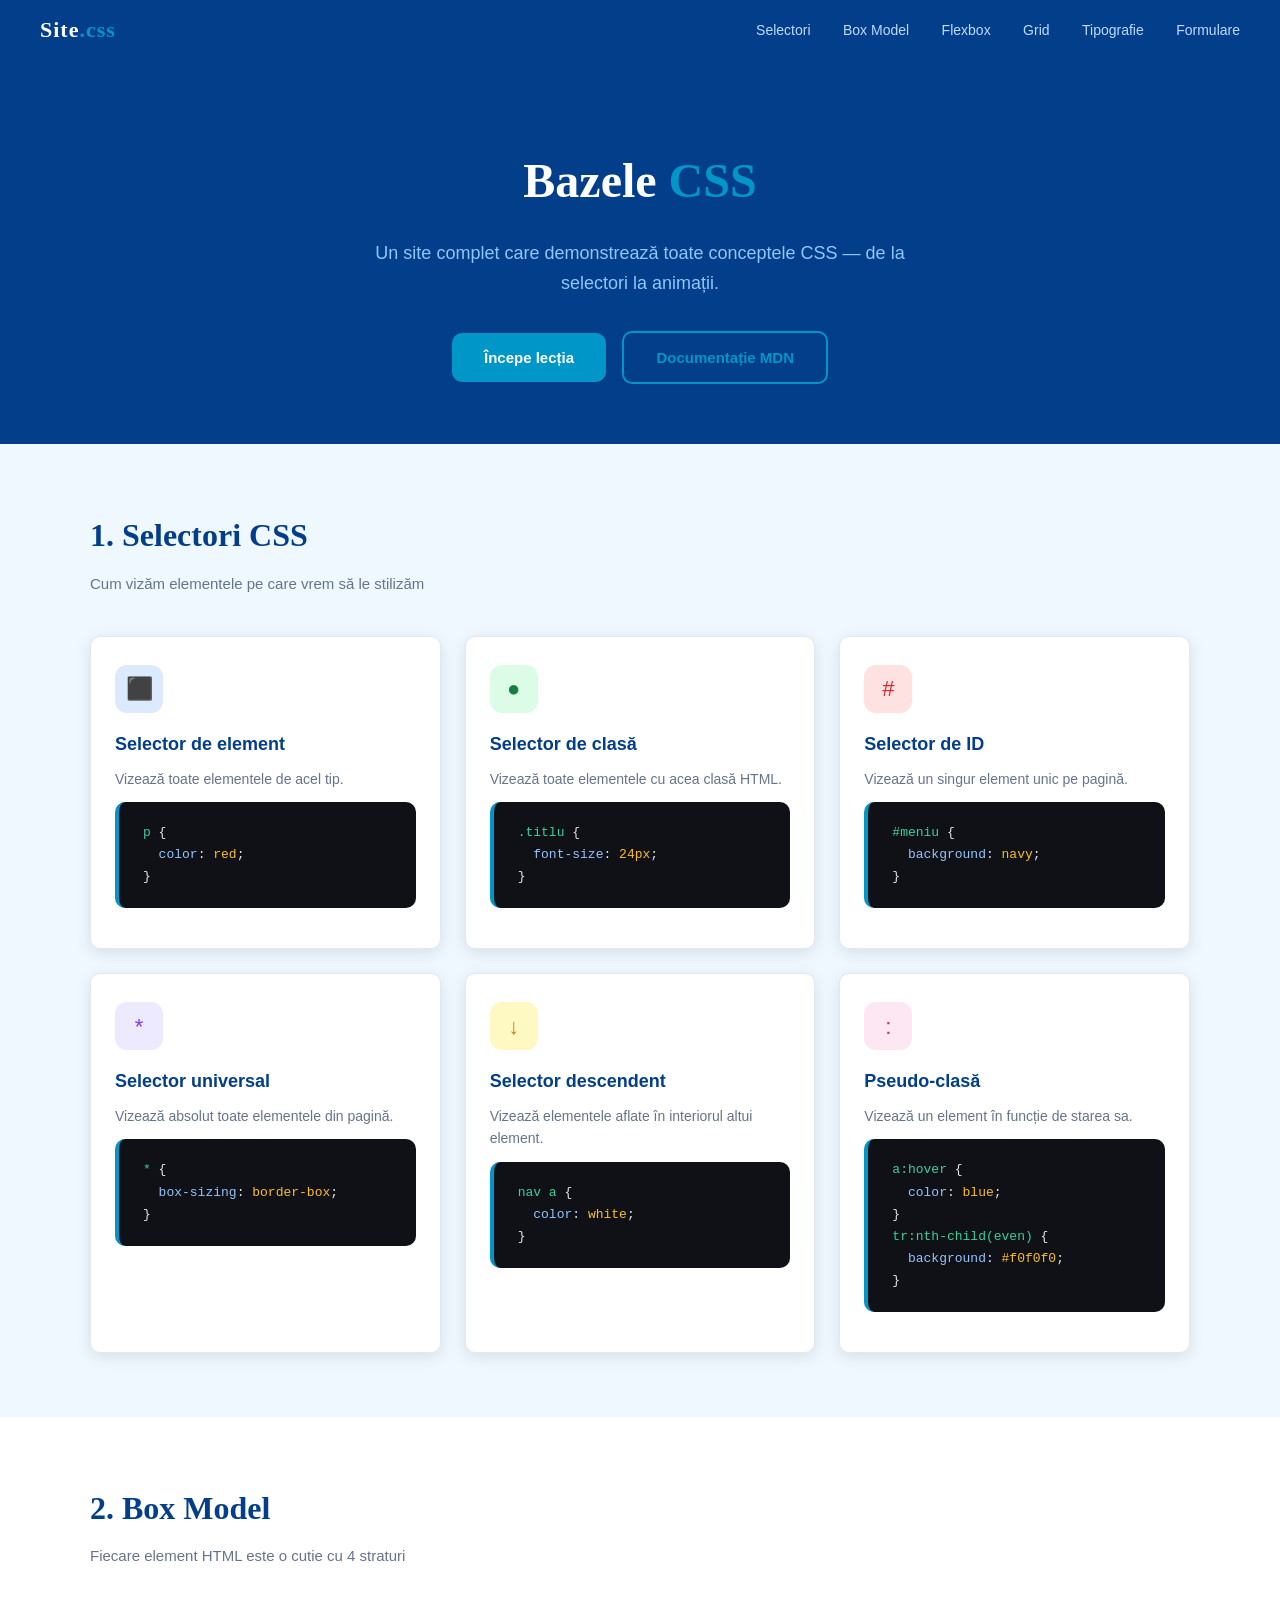
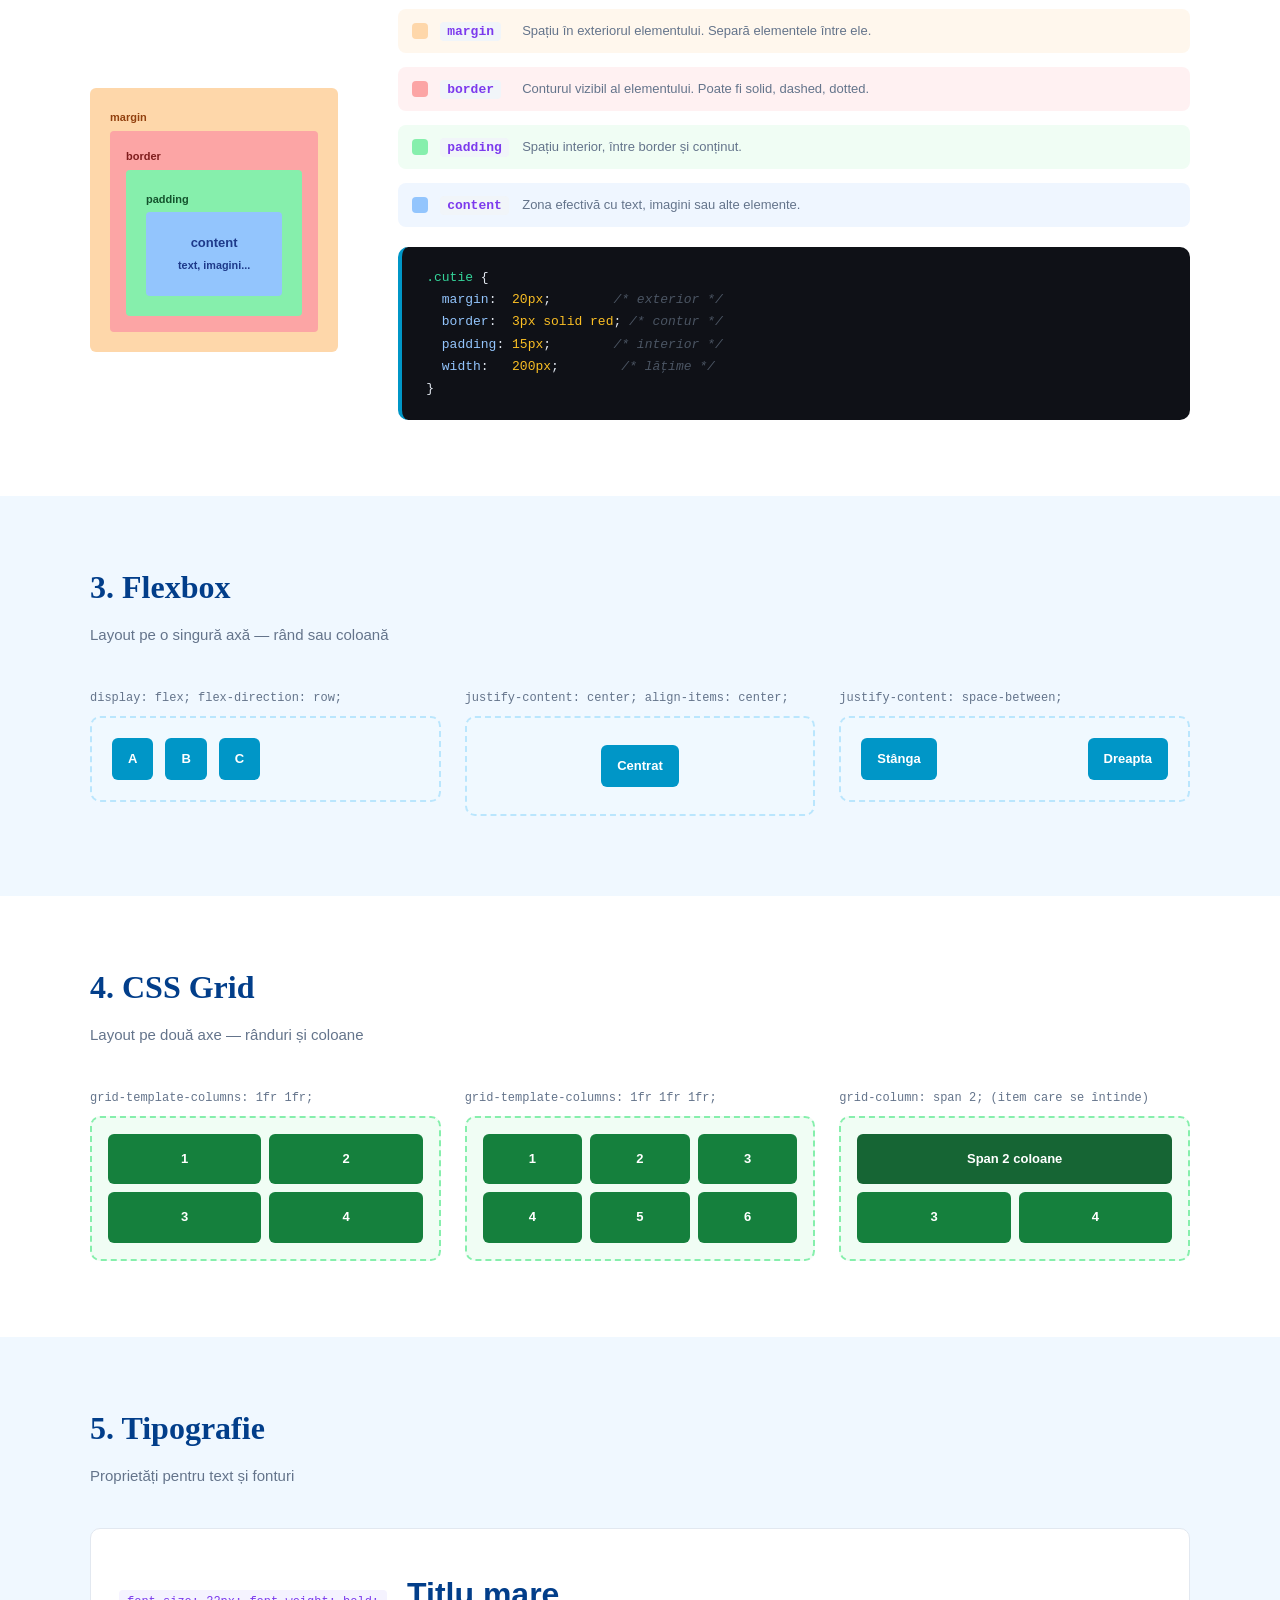
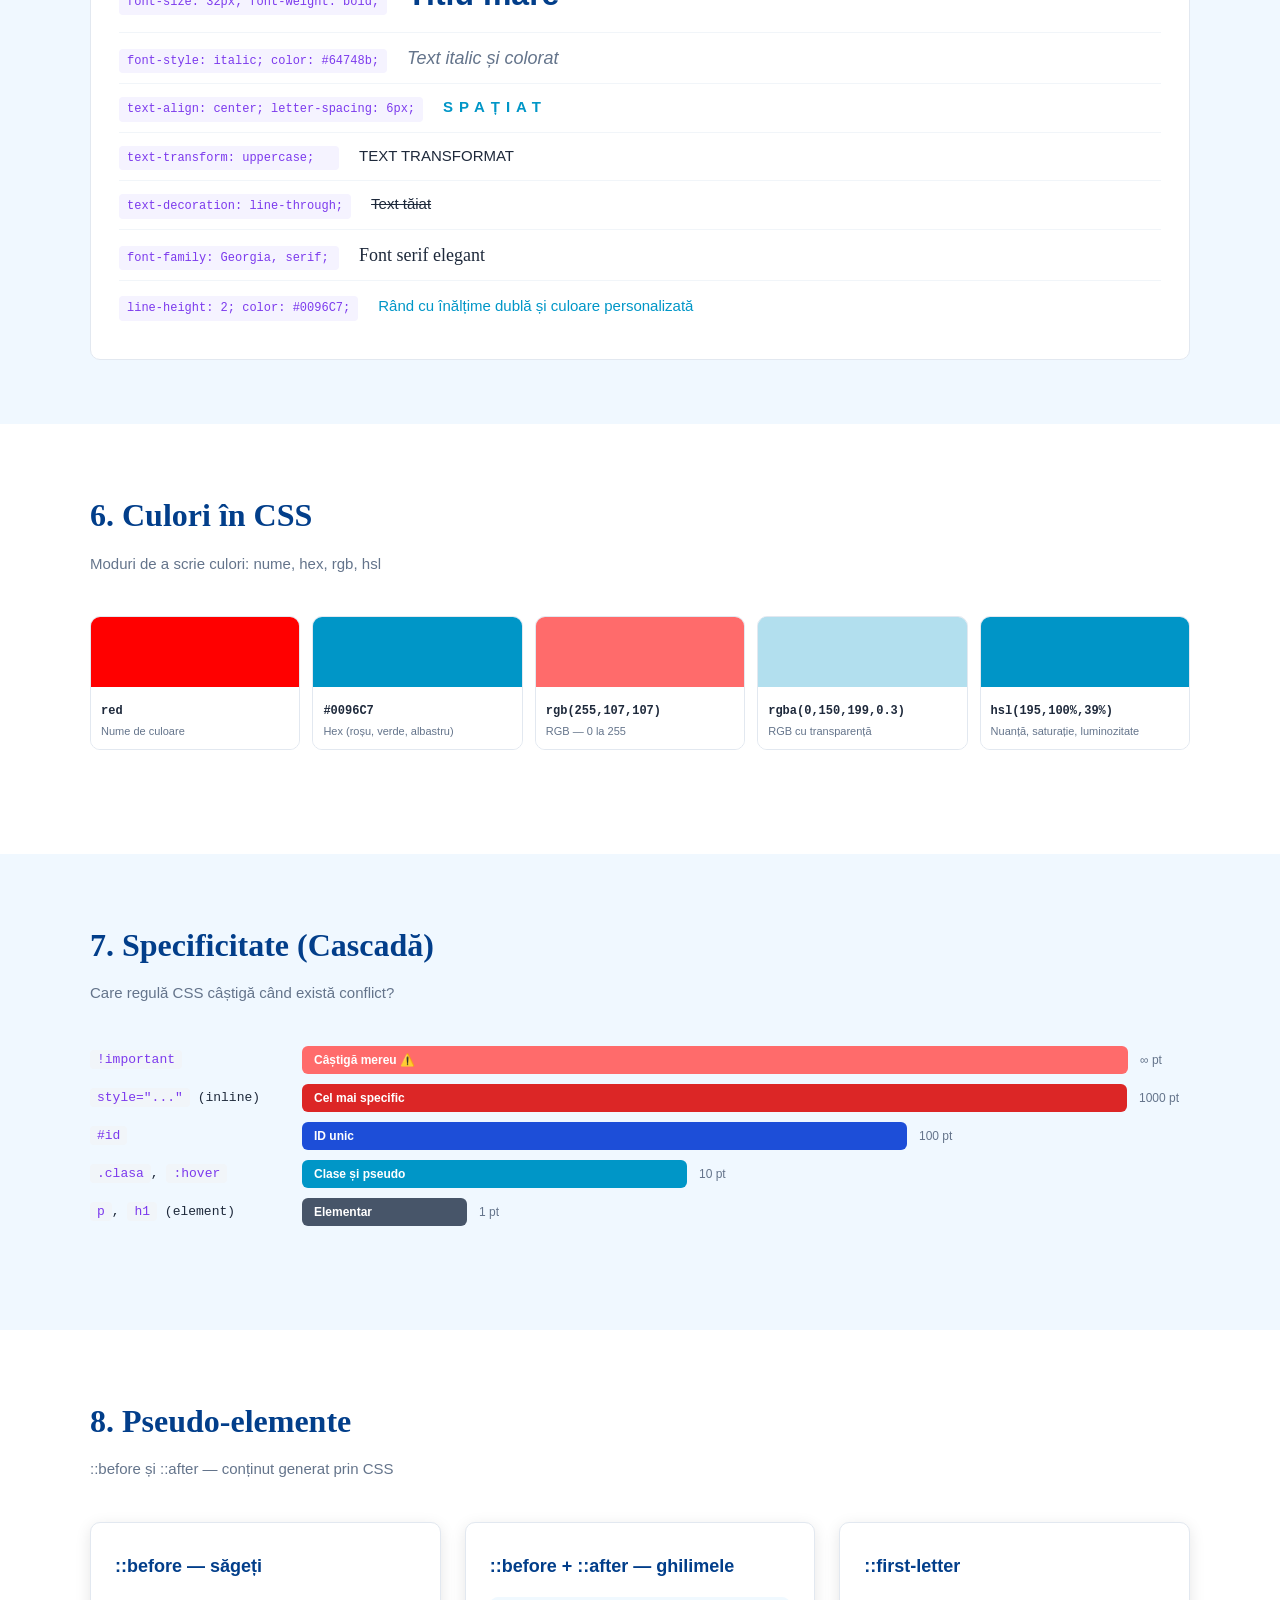
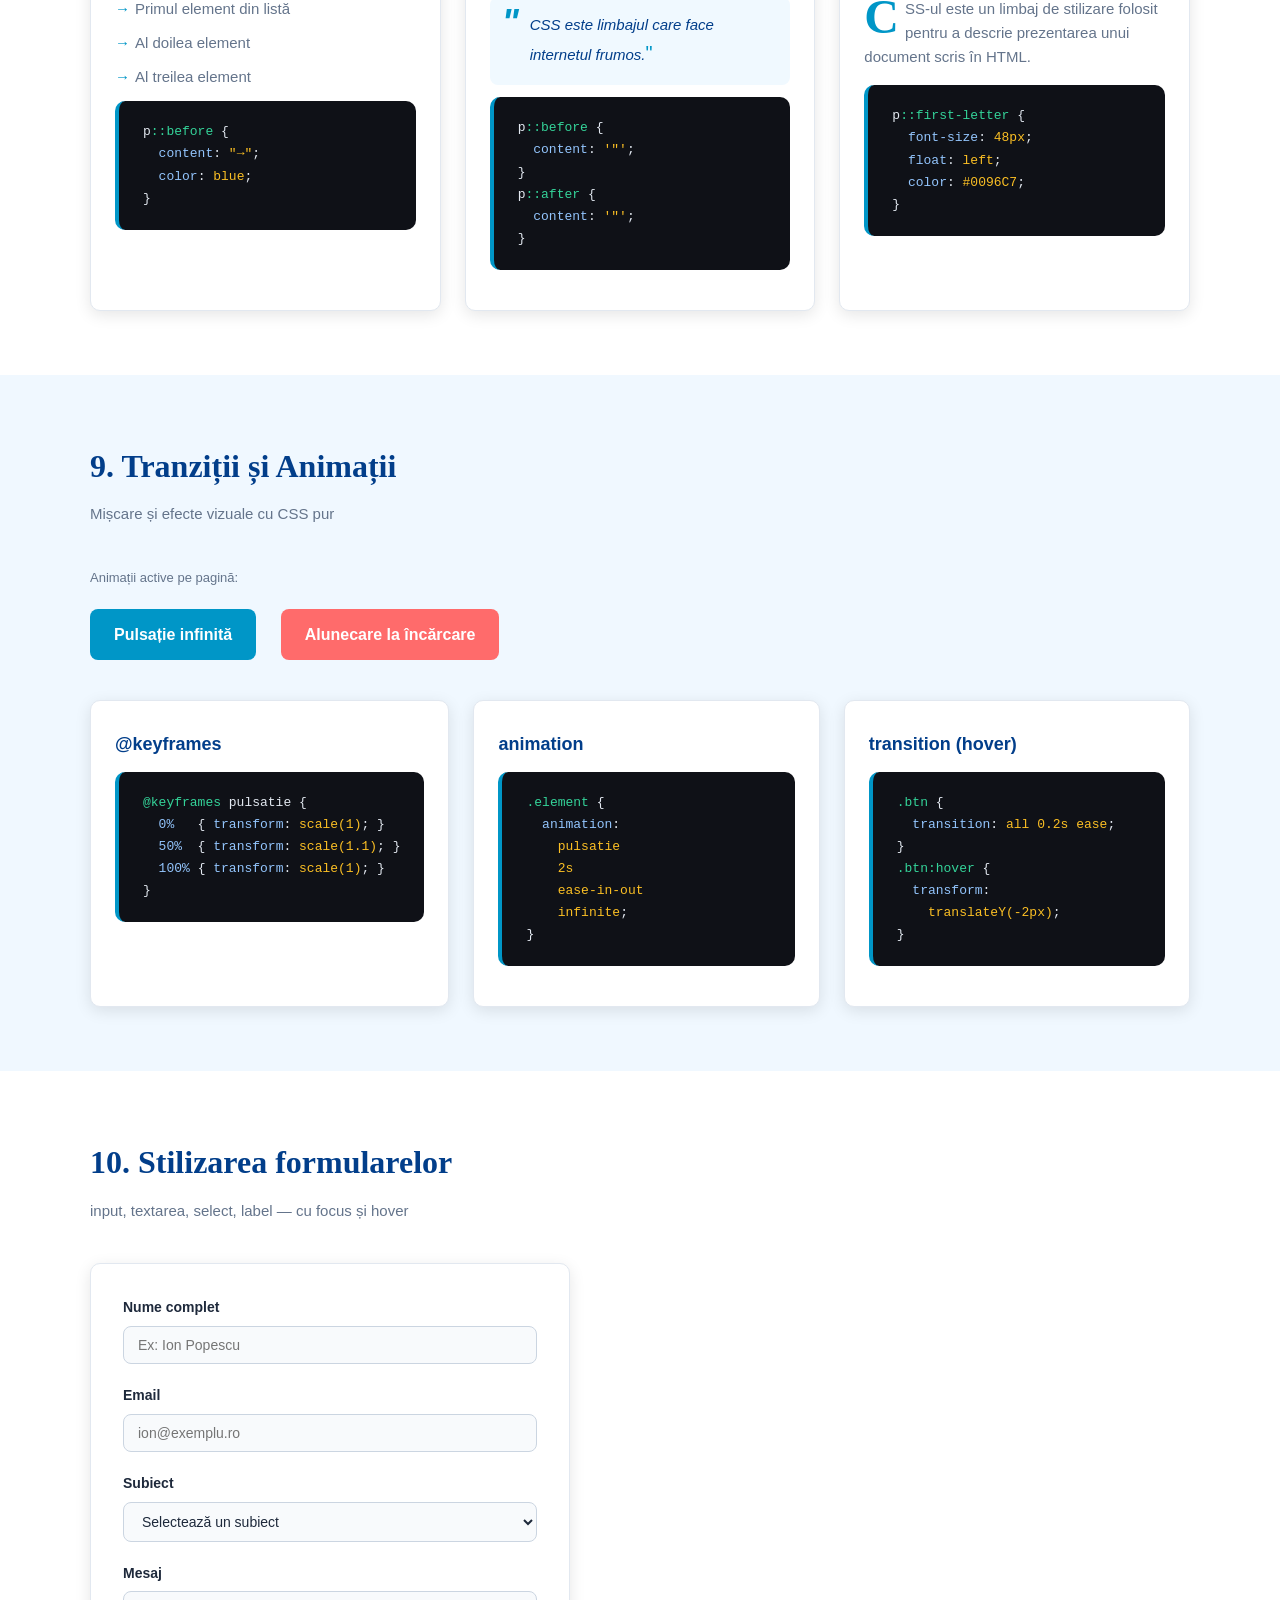
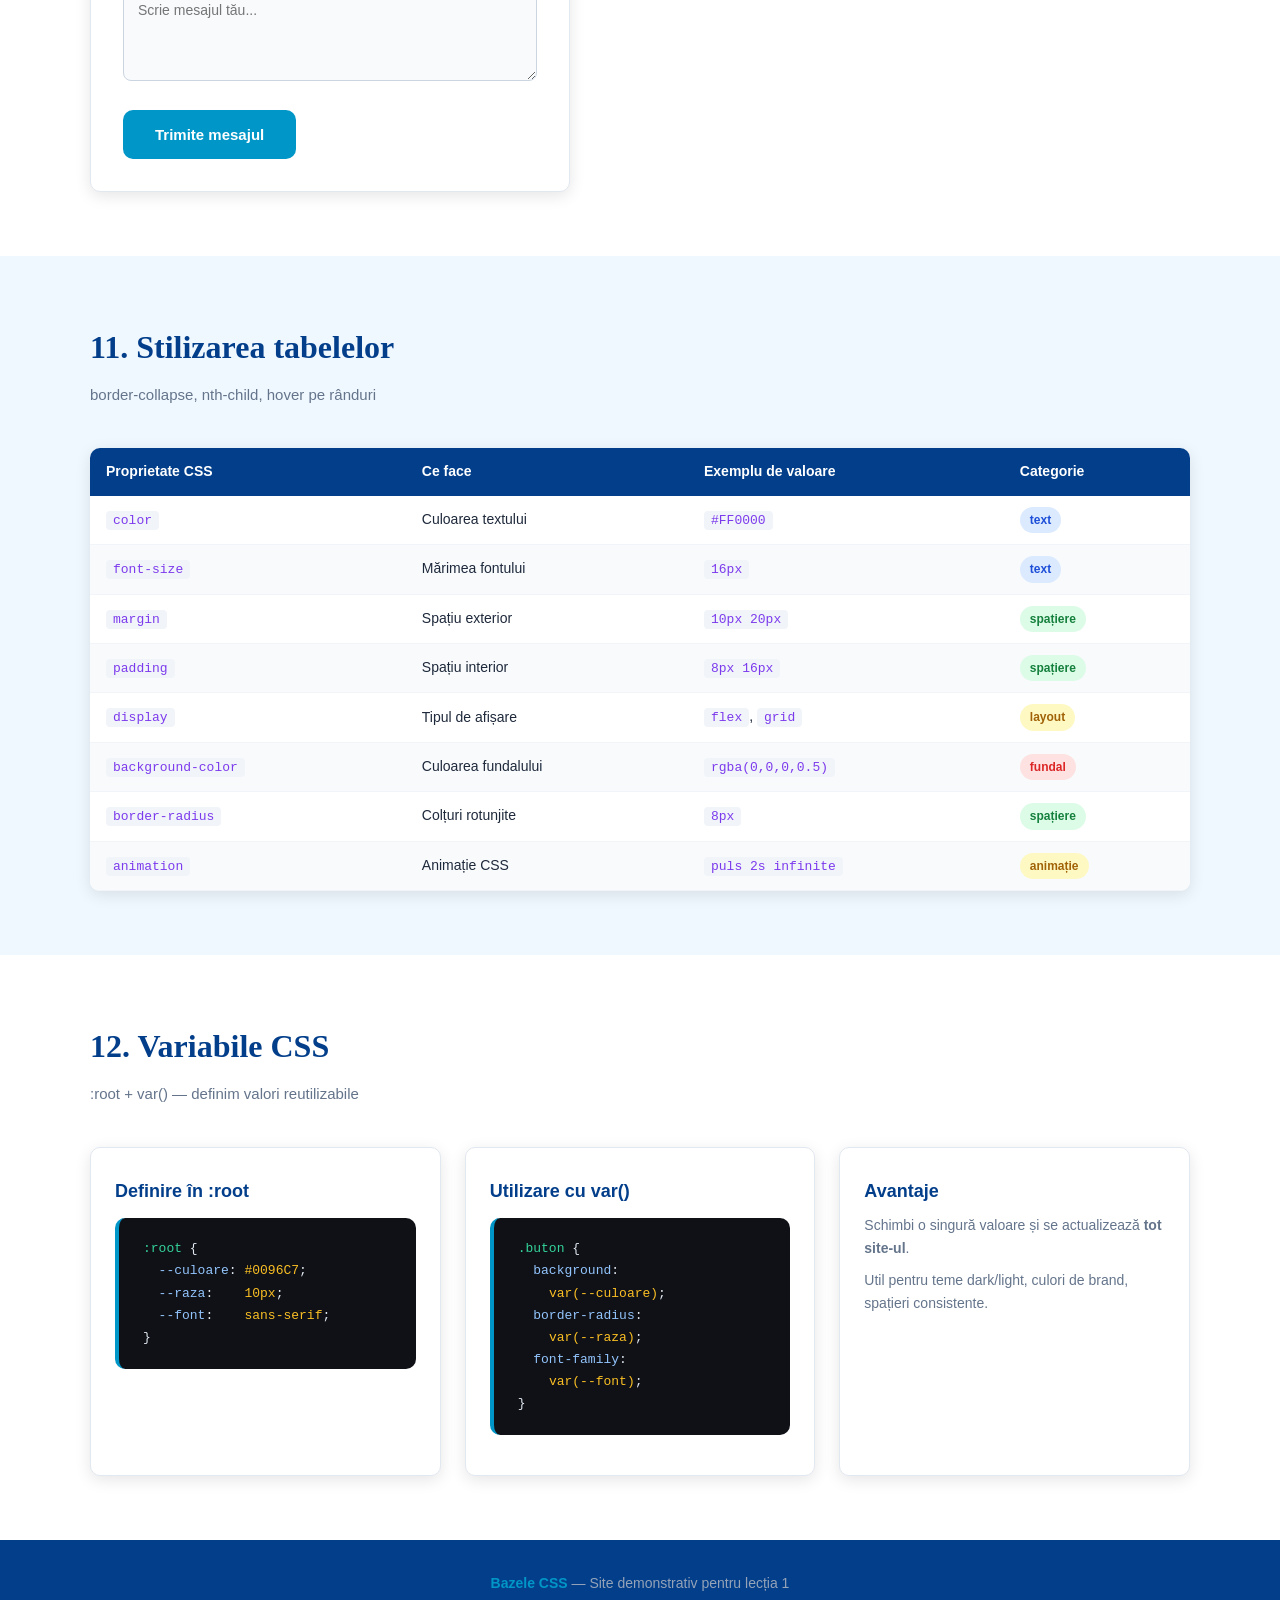
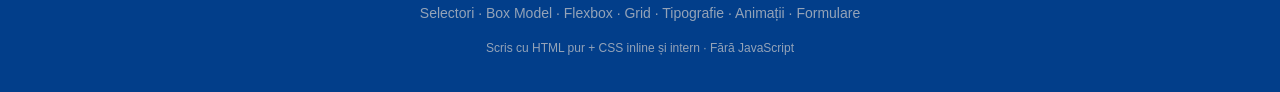
==== bazele-css.html @ 9405f955 "[feat] bazele-css" ====
<!DOCTYPE html>
<html lang="ro">
<head>
  <meta charset="UTF-8">
  <meta name="viewport" content="width=device-width, initial-scale=1.0">
  <title>Bazele CSS — Site demonstrativ</title>

  <link rel="stylesheet" href="styles.css">
</head>
<body>


  <header>
    <div class="logo">Site<span>.css</span></div>
    <nav>
      <a href="#selectori">Selectori</a>
      <a href="#box-model">Box Model</a>
      <a href="#flexbox">Flexbox</a>
      <a href="#grid">Grid</a>
      <a href="#tipografie">Tipografie</a>
      <a href="#formulare">Formulare</a>
    </nav>
  </header>

  <!-- ══════════════════════════════════
       HERO (text-align + padding + culori)
  ══════════════════════════════════ -->
  <div class="hero">
    <h1>Bazele <span>CSS</span></h1>
    <p>Un site complet care demonstrează toate conceptele CSS — de la selectori la animații.</p>
    <a href="#selectori" class="btn">Începe lecția</a>
    <a href="https://developer.mozilla.org/ro/docs/Web/CSS" class="btn btn-contur">Documentație MDN</a>
  </div>

  <!-- ══════════════════════════════════
       SECȚIUNEA 1 — SELECTORI
  ══════════════════════════════════ -->
  <section id="selectori">
    <div class="container">
      <h2 class="titlu-sectiune">1. Selectori CSS</h2>
      <p class="subtitlu-sectiune">Cum vizăm elementele pe care vrem să le stilizăm</p>

      <div class="grid-3">
        <div class="card card--albastru">
          <div class="card-icon">⬛</div>
          <h3>Selector de element</h3>
          <p>Vizează toate elementele de acel tip.</p>
          <pre class="cod-bloc"><span class="sel">p</span> {
  <span class="prop">color</span>: <span class="val">red</span>;
}</pre>
        </div>

        <div class="card card--verde">
          <div class="card-icon">●</div>
          <h3>Selector de clasă</h3>
          <p>Vizează toate elementele cu acea clasă HTML.</p>
          <pre class="cod-bloc"><span class="sel">.titlu</span> {
  <span class="prop">font-size</span>: <span class="val">24px</span>;
}</pre>
        </div>

        <div class="card card--rosu">
          <div class="card-icon">#</div>
          <h3>Selector de ID</h3>
          <p>Vizează un singur element unic pe pagină.</p>
          <pre class="cod-bloc"><span class="sel">#meniu</span> {
  <span class="prop">background</span>: <span class="val">navy</span>;
}</pre>
        </div>

        <div class="card card--violet">
          <div class="card-icon">*</div>
          <h3>Selector universal</h3>
          <p>Vizează absolut toate elementele din pagină.</p>
          <pre class="cod-bloc"><span class="sel">*</span> {
  <span class="prop">box-sizing</span>: <span class="val">border-box</span>;
}</pre>
        </div>

        <div class="card card--galben">
          <div class="card-icon">↓</div>
          <h3>Selector descendent</h3>
          <p>Vizează elementele aflate în interiorul altui element.</p>
          <pre class="cod-bloc"><span class="sel">nav a</span> {
  <span class="prop">color</span>: <span class="val">white</span>;
}</pre>
        </div>

        <div class="card card--roz">
          <div class="card-icon">:</div>
          <h3>Pseudo-clasă</h3>
          <p>Vizează un element în funcție de starea sa.</p>
          <pre class="cod-bloc"><span class="sel">a:hover</span> {
  <span class="prop">color</span>: <span class="val">blue</span>;
}
<span class="sel">tr:nth-child(even)</span> {
  <span class="prop">background</span>: <span class="val">#f0f0f0</span>;
}</pre>
        </div>
      </div>
    </div>
  </section>

  <!-- ══════════════════════════════════
       SECȚIUNEA 2 — BOX MODEL
  ══════════════════════════════════ -->
  <section id="box-model" class="sectiune-alba">
    <div class="container">
      <h2 class="titlu-sectiune">2. Box Model</h2>
      <p class="subtitlu-sectiune">Fiecare element HTML este o cutie cu 4 straturi</p>

      <div class="box-model-demo">
        <div class="box-vizual">
          <div class="box-label">margin</div>
          <div class="box-border">
            <div class="box-label">border</div>
            <div class="box-padding">
              <div class="box-label">padding</div>
              <div class="box-content">content<br><small>text, imagini...</small></div>
            </div>
          </div>
        </div>

        <div class="box-explicatii">
          <div class="box-row margin">
            <div class="box-row-color" style="background:#fed7aa;"></div>
            <span class="box-row-titlu"><code>margin</code></span>
            <span class="box-row-desc">Spațiu în exteriorul elementului. Separă elementele între ele.</span>
          </div>
          <div class="box-row border">
            <div class="box-row-color" style="background:#fca5a5;"></div>
            <span class="box-row-titlu"><code>border</code></span>
            <span class="box-row-desc">Conturul vizibil al elementului. Poate fi solid, dashed, dotted.</span>
          </div>
          <div class="box-row padding">
            <div class="box-row-color" style="background:#86efac;"></div>
            <span class="box-row-titlu"><code>padding</code></span>
            <span class="box-row-desc">Spațiu interior, între border și conținut.</span>
          </div>
          <div class="box-row content">
            <div class="box-row-color" style="background:#93c5fd;"></div>
            <span class="box-row-titlu"><code>content</code></span>
            <span class="box-row-desc">Zona efectivă cu text, imagini sau alte elemente.</span>
          </div>

          <pre class="cod-bloc" style="margin-top:20px;"><span class="sel">.cutie</span> {
  <span class="prop">margin</span>:  <span class="val">20px</span>;        <span class="cm">/* exterior */</span>
  <span class="prop">border</span>:  <span class="val">3px solid red</span>; <span class="cm">/* contur */</span>
  <span class="prop">padding</span>: <span class="val">15px</span>;        <span class="cm">/* interior */</span>
  <span class="prop">width</span>:   <span class="val">200px</span>;        <span class="cm">/* lățime */</span>
}</pre>
        </div>
      </div>
    </div>
  </section>

  <!-- ══════════════════════════════════
       SECȚIUNEA 3 — FLEXBOX
  ══════════════════════════════════ -->
  <section id="flexbox">
    <div class="container">
      <h2 class="titlu-sectiune">3. Flexbox</h2>
      <p class="subtitlu-sectiune">Layout pe o singură axă — rând sau coloană</p>

      <div class="grid-3">
        <div>
          <p class="flex-label">display: flex; flex-direction: row;</p>
          <div class="flex-demo row">
            <div class="flex-item">A</div>
            <div class="flex-item">B</div>
            <div class="flex-item">C</div>
          </div>
        </div>
        <div>
          <p class="flex-label">justify-content: center; align-items: center;</p>
          <div class="flex-demo center">
            <div class="flex-item">Centrat</div>
          </div>
        </div>
        <div>
          <p class="flex-label">justify-content: space-between;</p>
          <div class="flex-demo between">
            <div class="flex-item">Stânga</div>
            <div class="flex-item">Dreapta</div>
          </div>
        </div>
      </div>
    </div>
  </section>

  <!-- ══════════════════════════════════
       SECȚIUNEA 4 — GRID
  ══════════════════════════════════ -->
  <section id="grid" class="sectiune-alba">
    <div class="container">
      <h2 class="titlu-sectiune">4. CSS Grid</h2>
      <p class="subtitlu-sectiune">Layout pe două axe — rânduri și coloane</p>

      <div class="grid-3">
        <div>
          <p class="flex-label">grid-template-columns: 1fr 1fr;</p>
          <div class="grid-demo grid-demo-2">
            <div class="grid-item">1</div>
            <div class="grid-item">2</div>
            <div class="grid-item">3</div>
            <div class="grid-item">4</div>
          </div>
        </div>
        <div>
          <p class="flex-label">grid-template-columns: 1fr 1fr 1fr;</p>
          <div class="grid-demo grid-demo-3">
            <div class="grid-item">1</div>
            <div class="grid-item">2</div>
            <div class="grid-item">3</div>
            <div class="grid-item">4</div>
            <div class="grid-item">5</div>
            <div class="grid-item">6</div>
          </div>
        </div>
        <div>
          <p class="flex-label">grid-column: span 2; (item care se întinde)</p>
          <div class="grid-demo grid-demo-2">
            <div class="grid-item span2">Span 2 coloane</div>
            <div class="grid-item">3</div>
            <div class="grid-item">4</div>
          </div>
        </div>
      </div>
    </div>
  </section>

  <!-- ══════════════════════════════════
       SECȚIUNEA 5 — TIPOGRAFIE
  ══════════════════════════════════ -->
  <section id="tipografie">
    <div class="container">
      <h2 class="titlu-sectiune">5. Tipografie</h2>
      <p class="subtitlu-sectiune">Proprietăți pentru text și fonturi</p>

      <div class="typo-demo">
        <div class="typo-row">
          <span class="typo-cod">font-size: 32px; font-weight: bold;</span>
          <span style="font-size:32px; font-weight:bold; color:var(--culoare-inchisa);">Titlu mare</span>
        </div>
        <div class="typo-row">
          <span class="typo-cod">font-style: italic; color: #64748b;</span>
          <span style="font-style:italic; color:#64748b; font-size:18px;">Text italic și colorat</span>
        </div>
        <div class="typo-row">
          <span class="typo-cod">text-align: center; letter-spacing: 6px;</span>
          <span style="text-align:center; letter-spacing:6px; display:block; font-size:15px; color:#0096C7; font-weight:bold;">SPAȚIAT</span>
        </div>
        <div class="typo-row">
          <span class="typo-cod">text-transform: uppercase;</span>
          <span style="text-transform:uppercase; font-size:15px;">text transformat</span>
        </div>
        <div class="typo-row">
          <span class="typo-cod">text-decoration: line-through;</span>
          <span style="text-decoration:line-through; font-size:15px;">Text tăiat</span>
        </div>
        <div class="typo-row">
          <span class="typo-cod">font-family: Georgia, serif;</span>
          <span style="font-family:Georgia,serif; font-size:18px;">Font serif elegant</span>
        </div>
        <div class="typo-row">
          <span class="typo-cod">line-height: 2; color: #0096C7;</span>
          <span style="line-height:2; color:#0096C7; font-size:15px;">Rând cu înălțime dublă și culoare personalizată</span>
        </div>
      </div>
    </div>
  </section>

  <!-- ══════════════════════════════════
       SECȚIUNEA 6 — CULORI
  ══════════════════════════════════ -->
  <section class="sectiune-alba">
    <div class="container">
      <h2 class="titlu-sectiune">6. Culori în CSS</h2>
      <p class="subtitlu-sectiune">Moduri de a scrie culori: nume, hex, rgb, hsl</p>

      <div class="culori-grid mb-40">
        <div class="culoare-card">
          <div class="culoare-mostra" style="background:red;"></div>
          <div class="culoare-info"><strong>red</strong><p>Nume de culoare</p></div>
        </div>
        <div class="culoare-card">
          <div class="culoare-mostra" style="background:#0096C7;"></div>
          <div class="culoare-info"><strong>#0096C7</strong><p>Hex (roșu, verde, albastru)</p></div>
        </div>
        <div class="culoare-card">
          <div class="culoare-mostra" style="background:rgb(255,107,107);"></div>
          <div class="culoare-info"><strong>rgb(255,107,107)</strong><p>RGB — 0 la 255</p></div>
        </div>
        <div class="culoare-card">
          <div class="culoare-mostra" style="background:rgba(0,150,199,0.3);"></div>
          <div class="culoare-info"><strong>rgba(0,150,199,0.3)</strong><p>RGB cu transparență</p></div>
        </div>
        <div class="culoare-card">
          <div class="culoare-mostra" style="background:hsl(195,100%,39%);"></div>
          <div class="culoare-info"><strong>hsl(195,100%,39%)</strong><p>Nuanță, saturație, luminozitate</p></div>
        </div>
      </div>
    </div>
  </section>

  <!-- ══════════════════════════════════
       SECȚIUNEA 7 — SPECIFICITATE
  ══════════════════════════════════ -->
  <section>
    <div class="container">
      <h2 class="titlu-sectiune">7. Specificitate (Cascadă)</h2>
      <p class="subtitlu-sectiune">Care regulă CSS câștigă când există conflict?</p>

      <div class="mb-40">
        <div class="spec-bara">
          <span class="spec-eticheta"><code>!important</code></span>
          <div class="spec-progres" style="background:var(--culoare-accent);width:100%;">Câștigă mereu ⚠️</div>
          <span class="spec-puncte">∞ pt</span>
        </div>
        <div class="spec-bara">
          <span class="spec-eticheta"><code>style="..."</code> (inline)</span>
          <div class="spec-progres" style="background:#dc2626;width:75%;">Cel mai specific</div>
          <span class="spec-puncte">1000 pt</span>
        </div>
        <div class="spec-bara">
          <span class="spec-eticheta"><code>#id</code></span>
          <div class="spec-progres" style="background:#1d4ed8;width:55%;">ID unic</div>
          <span class="spec-puncte">100 pt</span>
        </div>
        <div class="spec-bara">
          <span class="spec-eticheta"><code>.clasa</code>, <code>:hover</code></span>
          <div class="spec-progres" style="background:#0096C7;width:35%;">Clase și pseudo</div>
          <span class="spec-puncte">10 pt</span>
        </div>
        <div class="spec-bara">
          <span class="spec-eticheta"><code>p</code>, <code>h1</code> (element)</span>
          <div class="spec-progres" style="background:#475569;width:15%;">Elementar</div>
          <span class="spec-puncte">1 pt</span>
        </div>
      </div>
    </div>
  </section>

  <!-- ══════════════════════════════════
       SECȚIUNEA 8 — PSEUDO-ELEMENTE
  ══════════════════════════════════ -->
  <section class="sectiune-alba">
    <div class="container">
      <h2 class="titlu-sectiune">8. Pseudo-elemente</h2>
      <p class="subtitlu-sectiune">::before și ::after — conținut generat prin CSS</p>

      <div class="grid-3">
        <div class="card pseudo-demo">
          <h3 style="margin-bottom:16px;">::before — săgeți</h3>
          <p>Primul element din listă</p>
          <p>Al doilea element</p>
          <p>Al treilea element</p>
          <pre class="cod-bloc">p<span class="sel">::before</span> {
  <span class="prop">content</span>: <span class="val">"→"</span>;
  <span class="prop">color</span>: <span class="val">blue</span>;
}</pre>
        </div>

        <div class="card pseudo-demo">
          <h3 style="margin-bottom:16px;">::before + ::after — ghilimele</h3>
          <p class="citat">CSS este limbajul care face internetul frumos.</p>
          <pre class="cod-bloc">p<span class="sel">::before</span> {
  <span class="prop">content</span>: <span class="val">'"'</span>;
}
p<span class="sel">::after</span> {
  <span class="prop">content</span>: <span class="val">'"'</span>;
}</pre>
        </div>

        <div class="card">
          <h3 style="margin-bottom:16px;">::first-letter</h3>
          <p style="font-size:15px;line-height:1.6;">
            <span style="float:left;font-size:48px;line-height:0.85;font-family:Georgia;color:var(--culoare-principala);margin-right:6px;font-weight:bold;">C</span>
            SS-ul este un limbaj de stilizare folosit pentru a descrie prezentarea unui document scris în HTML.
          </p>
          <pre class="cod-bloc" style="margin-top:16px;">p<span class="sel">::first-letter</span> {
  <span class="prop">font-size</span>: <span class="val">48px</span>;
  <span class="prop">float</span>: <span class="val">left</span>;
  <span class="prop">color</span>: <span class="val">#0096C7</span>;
}</pre>
        </div>
      </div>
    </div>
  </section>

  <!-- ══════════════════════════════════
       SECȚIUNEA 9 — ANIMAȚII
  ══════════════════════════════════ -->
  <section>
    <div class="container">
      <h2 class="titlu-sectiune">9. Tranziții și Animații</h2>
      <p class="subtitlu-sectiune">Mișcare și efecte vizuale cu CSS pur</p>

      <div class="mb-40">
        <p class="text-mic" style="margin-bottom:20px;">Animații active pe pagină:</p>
        <div class="animat-puls">Pulsație infinită</div>
        <div class="animat-alunecare">Alunecare la încărcare</div>
      </div>

      <div class="grid-3">
        <div class="card">
          <h3>@keyframes</h3>
          <pre class="cod-bloc"><span class="sel">@keyframes</span> pulsatie {
  <span class="prop">0%</span>   { <span class="prop">transform</span>: <span class="val">scale(1)</span>; }
  <span class="prop">50%</span>  { <span class="prop">transform</span>: <span class="val">scale(1.1)</span>; }
  <span class="prop">100%</span> { <span class="prop">transform</span>: <span class="val">scale(1)</span>; }
}</pre>
        </div>
        <div class="card">
          <h3>animation</h3>
          <pre class="cod-bloc"><span class="sel">.element</span> {
  <span class="prop">animation</span>:
    <span class="val">pulsatie</span>
    <span class="val">2s</span>
    <span class="val">ease-in-out</span>
    <span class="val">infinite</span>;
}</pre>
        </div>
        <div class="card">
          <h3>transition (hover)</h3>
          <pre class="cod-bloc"><span class="sel">.btn</span> {
  <span class="prop">transition</span>: <span class="val">all 0.2s ease</span>;
}
<span class="sel">.btn:hover</span> {
  <span class="prop">transform</span>:
    <span class="val">translateY(-2px)</span>;
}</pre>
        </div>
      </div>
    </div>
  </section>

  <!-- ══════════════════════════════════
       SECȚIUNEA 10 — FORMULARE
  ══════════════════════════════════ -->
  <section id="formulare" class="sectiune-alba">
    <div class="container">
      <h2 class="titlu-sectiune">10. Stilizarea formularelor</h2>
      <p class="subtitlu-sectiune">input, textarea, select, label — cu focus și hover</p>

      <div class="form-demo">
        <div class="form-grup">
          <label for="nume">Nume complet</label>
          <input type="text" id="nume" placeholder="Ex: Ion Popescu">
        </div>
        <div class="form-grup">
          <label for="email">Email</label>
          <input type="email" id="email" placeholder="ion@exemplu.ro">
        </div>
        <div class="form-grup">
          <label for="subiect">Subiect</label>
          <select id="subiect">
            <option>Selectează un subiect</option>
            <option>HTML</option>
            <option>CSS</option>
            <option>JavaScript</option>
          </select>
        </div>
        <div class="form-grup">
          <label for="mesaj">Mesaj</label>
          <textarea id="mesaj" placeholder="Scrie mesajul tău..."></textarea>
        </div>
        <a href="#" class="btn">Trimite mesajul</a>
      </div>
    </div>
  </section>

  <!-- ══════════════════════════════════
       SECȚIUNEA 11 — TABEL
  ══════════════════════════════════ -->
  <section>
    <div class="container">
      <h2 class="titlu-sectiune">11. Stilizarea tabelelor</h2>
      <p class="subtitlu-sectiune">border-collapse, nth-child, hover pe rânduri</p>

      <table>
        <thead>
          <tr>
            <th>Proprietate CSS</th>
            <th>Ce face</th>
            <th>Exemplu de valoare</th>
            <th>Categorie</th>
          </tr>
        </thead>
        <tbody>
          <tr>
            <td><code>color</code></td>
            <td>Culoarea textului</td>
            <td><code>#FF0000</code></td>
            <td><span class="badge badge--albastru" style="background:#dbeafe;color:#1d4ed8;">text</span></td>
          </tr>
          <tr>
            <td><code>font-size</code></td>
            <td>Mărimea fontului</td>
            <td><code>16px</code></td>
            <td><span class="badge badge--albastru" style="background:#dbeafe;color:#1d4ed8;">text</span></td>
          </tr>
          <tr>
            <td><code>margin</code></td>
            <td>Spațiu exterior</td>
            <td><code>10px 20px</code></td>
            <td><span class="badge badge--verde">spațiere</span></td>
          </tr>
          <tr>
            <td><code>padding</code></td>
            <td>Spațiu interior</td>
            <td><code>8px 16px</code></td>
            <td><span class="badge badge--verde">spațiere</span></td>
          </tr>
          <tr>
            <td><code>display</code></td>
            <td>Tipul de afișare</td>
            <td><code>flex</code>, <code>grid</code></td>
            <td><span class="badge badge--galben">layout</span></td>
          </tr>
          <tr>
            <td><code>background-color</code></td>
            <td>Culoarea fundalului</td>
            <td><code>rgba(0,0,0,0.5)</code></td>
            <td><span class="badge badge--rosu">fundal</span></td>
          </tr>
          <tr>
            <td><code>border-radius</code></td>
            <td>Colțuri rotunjite</td>
            <td><code>8px</code></td>
            <td><span class="badge badge--verde">spațiere</span></td>
          </tr>
          <tr>
            <td><code>animation</code></td>
            <td>Animație CSS</td>
            <td><code>puls 2s infinite</code></td>
            <td><span class="badge badge--galben">animație</span></td>
          </tr>
        </tbody>
      </table>
    </div>
  </section>

  <!-- ══════════════════════════════════
       SECȚIUNEA 12 — VARIABILE CSS
  ══════════════════════════════════ -->
  <section class="sectiune-alba">
    <div class="container">
      <h2 class="titlu-sectiune">12. Variabile CSS</h2>
      <p class="subtitlu-sectiune">:root + var() — definim valori reutilizabile</p>

      <div class="grid-3">
        <div class="card" style="grid-column: span 1;">
          <h3>Definire în :root</h3>
          <pre class="cod-bloc"><span class="sel">:root</span> {
  <span class="prop">--culoare</span>: <span class="val">#0096C7</span>;
  <span class="prop">--raza</span>:    <span class="val">10px</span>;
  <span class="prop">--font</span>:    <span class="val">sans-serif</span>;
}</pre>
        </div>
        <div class="card">
          <h3>Utilizare cu var()</h3>
          <pre class="cod-bloc"><span class="sel">.buton</span> {
  <span class="prop">background</span>:
    <span class="val">var(--culoare)</span>;
  <span class="prop">border-radius</span>:
    <span class="val">var(--raza)</span>;
  <span class="prop">font-family</span>:
    <span class="val">var(--font)</span>;
}</pre>
        </div>
        <div class="card">
          <h3>Avantaje</h3>
          <p style="margin-bottom:10px;">Schimbi o singură valoare și se actualizează <strong>tot site-ul</strong>.</p>
          <p>Util pentru teme dark/light, culori de brand, spațieri consistente.</p>
        </div>
      </div>
    </div>
  </section>

  <!-- ══════════════════════════════════
       FOOTER
  ══════════════════════════════════ -->
  <footer>
    <p><strong>Bazele CSS</strong> — Site demonstrativ pentru lecția 1</p>
    <p>Selectori · Box Model · Flexbox · Grid · Tipografie · Animații · Formulare</p>
    <p style="margin-top:12px; font-size:12px;">Scris cu HTML pur + CSS inline și intern · Fără JavaScript</p>
  </footer>

</body>
</html>
---- styles.css ----
/* ── 1. VARIABILE CSS (:root = selector universal) ── */
    :root {
      --culoare-principala: #0096C7;
      --culoare-inchisa:    #023E8A;
      --culoare-accent:     #FF6B6B;
      --culoare-text:       #1e293b;
      --culoare-text-slab:  #64748b;
      --culoare-fundal:     #f0f8ff;
      --culoare-alba:       #ffffff;
      --raza:               10px;
      --font-titlu:         Georgia, 'Times New Roman', serif;
      --font-corp:          'Trebuchet MS', sans-serif;
      --umbra:              0 4px 16px rgba(0,0,0,0.10);
    }

    /* ── 2. SELECTOR UNIVERSAL (* = toți) ── */
    * {
      box-sizing: border-box;
      margin: 0;
      padding: 0;
    }

    /* ── 3. SELECTOR DE ELEMENT (body) ── */
    body {
      font-family: var(--font-corp);
      font-size: 16px;
      color: var(--culoare-text);
      background-color: var(--culoare-fundal);
      line-height: 1.7;
    }

    /* ── 4. SELECTOR DE ELEMENT (a) ── */
    a {
      color: var(--culoare-principala);
      text-decoration: none;
    }

    /* ── 5. PSEUDO-CLASĂ (:hover) ── */
    a:hover {
      text-decoration: underline;
      color: var(--culoare-inchisa);
    }

    /* ══════════════════════════════════════
       HEADER — Flexbox + fundal + padding
    ══════════════════════════════════════ */
    header {
      background-color: var(--culoare-inchisa);
      padding: 0 40px;
      position: sticky;
      top: 0;
      z-index: 100;

      /* Flexbox */
      display: flex;
      justify-content: space-between;
      align-items: center;
      height: 60px;
    }

    .logo {
      color: var(--culoare-alba);
      font-family: var(--font-titlu);
      font-size: 22px;
      font-weight: bold;
      letter-spacing: 1px;
    }

    .logo span {
      color: var(--culoare-principala);
    }

    /* Selector de element descendent (nav a) */
    nav a {
      color: #bfdbfe;
      font-size: 14px;
      margin-left: 28px;
      padding: 6px 0;
      border-bottom: 2px solid transparent;
      transition: color 0.2s, border-color 0.2s;
    }

    nav a:hover {
      color: var(--culoare-alba);
      border-bottom-color: var(--culoare-principala);
      text-decoration: none;
    }

    /* ══════════════════════════════════════
       HERO — text-align + padding + culori
    ══════════════════════════════════════ */
    .hero {
      background-color: var(--culoare-inchisa);
      color: var(--culoare-alba);
      text-align: center;
      padding: 80px 20px 60px;
    }

    .hero h1 {
      font-family: var(--font-titlu);
      font-size: 48px;
      font-weight: bold;
      color: var(--culoare-alba);
      margin-bottom: 16px;
    }

    .hero h1 span {
      color: var(--culoare-principala);
    }

    .hero p {
      font-size: 18px;
      color: #93c5fd;
      max-width: 560px;
      margin: 0 auto 32px;
    }

    /* ── BUTON ── */
    .btn {
      display: inline-block;
      background-color: var(--culoare-principala);
      color: var(--culoare-alba);
      padding: 12px 32px;
      border-radius: var(--raza);
      font-size: 15px;
      font-weight: bold;
      border: none;
      cursor: pointer;
      transition: background-color 0.2s, transform 0.1s;
    }

    .btn:hover {
      background-color: #0077b6;
      text-decoration: none;
      transform: translateY(-2px);
    }

    .btn-contur {
      background-color: transparent;
      border: 2px solid var(--culoare-principala);
      color: var(--culoare-principala);
      margin-left: 12px;
    }

    .btn-contur:hover {
      background-color: var(--culoare-principala);
      color: var(--culoare-alba);
    }

    /* ══════════════════════════════════════
       SECȚIUNI — layout general
    ══════════════════════════════════════ */
    section {
      padding: 64px 40px;
    }

    .container {
      max-width: 1100px;
      margin: 0 auto;
    }

    .titlu-sectiune {
      font-family: var(--font-titlu);
      font-size: 32px;
      color: var(--culoare-inchisa);
      margin-bottom: 8px;
    }

    .subtitlu-sectiune {
      font-size: 15px;
      color: var(--culoare-text-slab);
      margin-bottom: 40px;
    }

    /* ══════════════════════════════════════
       GRID — 3 coloane responsive
    ══════════════════════════════════════ */
    .grid-3 {
      display: grid;
      grid-template-columns: repeat(3, 1fr);
      gap: 24px;
    }

    /* ── CARDURI ── */
    .card {
      background-color: var(--culoare-alba);
      border-radius: var(--raza);
      border: 1px solid #e2e8f0;
      padding: 28px 24px;
      box-shadow: var(--umbra);
      transition: transform 0.2s, box-shadow 0.2s;
    }

    .card:hover {
      transform: translateY(-4px);
      box-shadow: 0 8px 28px rgba(0,0,0,0.14);
    }

    .card-icon {
      width: 48px;
      height: 48px;
      border-radius: 12px;
      margin-bottom: 16px;
      display: flex;
      align-items: center;
      justify-content: center;
      font-size: 22px;
    }

    .card h3 {
      font-size: 18px;
      font-weight: bold;
      color: var(--culoare-inchisa);
      margin-bottom: 8px;
    }

    .card p {
      font-size: 14px;
      color: var(--culoare-text-slab);
      line-height: 1.6;
    }

    /* ── Modifier de culoare (BEM-like) ── */
    .card--albastru .card-icon { background-color: #dbeafe; color: #1d4ed8; }
    .card--verde   .card-icon { background-color: #dcfce7; color: #15803d; }
    .card--rosu    .card-icon { background-color: #fee2e2; color: #dc2626; }
    .card--violet  .card-icon { background-color: #ede9fe; color: #7c3aed; }
    .card--galben  .card-icon { background-color: #fef9c3; color: #ca8a04; }
    .card--roz     .card-icon { background-color: #fce7f3; color: #db2777; }

    /* ══════════════════════════════════════
       SECȚIUNEA BOX MODEL — vizualizare
    ══════════════════════════════════════ */
    .sectiune-alba {
      background-color: var(--culoare-alba);
    }

    .box-model-demo {
      display: flex;
      align-items: center;
      gap: 60px;
      flex-wrap: wrap;
    }

    .box-vizual {
      background-color: #fed7aa;
      padding: 20px;
      border-radius: 6px;
      flex-shrink: 0;
    }

    .box-border {
      background-color: #fca5a5;
      padding: 16px;
      border-radius: 4px;
    }

    .box-padding {
      background-color: #86efac;
      padding: 20px;
      border-radius: 4px;
    }

    .box-content {
      background-color: #93c5fd;
      padding: 20px 32px;
      border-radius: 4px;
      text-align: center;
      font-size: 13px;
      font-weight: bold;
      color: #1e3a8a;
      min-width: 120px;
    }

    .box-label {
      font-size: 11px;
      font-weight: bold;
      color: #92400e;
      margin-bottom: 4px;
    }

    .box-border > .box-label { color: #7f1d1d; }
    .box-padding > .box-label { color: #14532d; }

    .box-explicatii { flex: 1; min-width: 260px; }

    .box-row {
      display: flex;
      align-items: center;
      gap: 12px;
      margin-bottom: 14px;
      padding: 10px 14px;
      border-radius: 8px;
    }

    .box-row.margin  { background: #fff7ed; }
    .box-row.border  { background: #fff1f2; }
    .box-row.padding { background: #f0fdf4; }
    .box-row.content { background: #eff6ff; }

    .box-row-color {
      width: 16px; height: 16px;
      border-radius: 4px;
      flex-shrink: 0;
    }

    .box-row-titlu {
      font-weight: bold;
      font-size: 14px;
      min-width: 70px;
    }

    .box-row-desc {
      font-size: 13px;
      color: var(--culoare-text-slab);
    }

    /* ══════════════════════════════════════
       FLEXBOX DEMO
    ══════════════════════════════════════ */
    .flex-demo {
      background-color: #f0f9ff;
      border: 2px dashed #bae6fd;
      border-radius: var(--raza);
      padding: 20px;
      margin-bottom: 16px;
    }

    .flex-demo.row    { display: flex; flex-direction: row; gap: 12px; }
    .flex-demo.column { display: flex; flex-direction: column; gap: 8px; }
    .flex-demo.center { display: flex; justify-content: center; align-items: center; height: 100px; }
    .flex-demo.between{ display: flex; justify-content: space-between; align-items: center; }
    .flex-demo.wrap   { display: flex; flex-wrap: wrap; gap: 8px; }

    .flex-item {
      background-color: var(--culoare-principala);
      color: white;
      padding: 10px 16px;
      border-radius: 6px;
      font-size: 13px;
      font-weight: bold;
      text-align: center;
    }

    .flex-label {
      font-size: 12px;
      color: var(--culoare-text-slab);
      margin-bottom: 8px;
      font-family: monospace;
    }

    /* ══════════════════════════════════════
       GRID DEMO
    ══════════════════════════════════════ */
    .grid-demo {
      display: grid;
      gap: 8px;
      background-color: #f0fdf4;
      border: 2px dashed #86efac;
      border-radius: var(--raza);
      padding: 16px;
      margin-bottom: 12px;
    }

    .grid-demo-2 { grid-template-columns: 1fr 1fr; }
    .grid-demo-3 { grid-template-columns: 1fr 1fr 1fr; }
    .grid-demo-asim { grid-template-columns: 2fr 1fr; }

    .grid-item {
      background-color: #15803d;
      color: white;
      padding: 14px;
      border-radius: 6px;
      font-size: 13px;
      font-weight: bold;
      text-align: center;
    }

    .grid-item.span2 { grid-column: span 2; background-color: #166534; }

    /* ══════════════════════════════════════
       TIPOGRAFIE
    ══════════════════════════════════════ */
    .typo-demo {
      background-color: var(--culoare-alba);
      border-radius: var(--raza);
      border: 1px solid #e2e8f0;
      padding: 28px;
    }

    .typo-row {
      display: flex;
      align-items: baseline;
      gap: 20px;
      padding: 10px 0;
      border-bottom: 1px solid #f1f5f9;
    }

    .typo-row:last-child { border-bottom: none; }

    .typo-cod {
      font-family: monospace;
      font-size: 12px;
      color: #7c3aed;
      background: #f5f3ff;
      padding: 2px 8px;
      border-radius: 4px;
      min-width: 220px;
      flex-shrink: 0;
    }

    /* ══════════════════════════════════════
       SPECIFICITATE — tabel vizual
    ══════════════════════════════════════ */
    .spec-bara {
      display: flex;
      align-items: center;
      gap: 12px;
      margin-bottom: 10px;
    }

    .spec-eticheta {
      font-family: monospace;
      font-size: 13px;
      min-width: 200px;
      flex-shrink: 0;
    }

    .spec-progres {
      height: 28px;
      border-radius: 6px;
      display: flex;
      align-items: center;
      padding: 0 12px;
      color: white;
      font-size: 12px;
      font-weight: bold;
      transition: width 0.3s;
    }

    .spec-puncte {
      font-size: 12px;
      color: var(--culoare-text-slab);
      min-width: 50px;
    }

    /* ══════════════════════════════════════
       FORMULARE
    ══════════════════════════════════════ */
    .form-demo {
      background-color: var(--culoare-alba);
      border-radius: var(--raza);
      border: 1px solid #e2e8f0;
      padding: 32px;
      max-width: 480px;
      box-shadow: var(--umbra);
    }

    .form-grup {
      margin-bottom: 20px;
    }

    label {
      display: block;
      font-size: 14px;
      font-weight: bold;
      color: var(--culoare-text);
      margin-bottom: 6px;
    }

    input[type="text"],
    input[type="email"],
    textarea,
    select {
      width: 100%;
      padding: 10px 14px;
      border: 1px solid #cbd5e1;
      border-radius: 8px;
      font-size: 14px;
      font-family: var(--font-corp);
      color: var(--culoare-text);
      background-color: #f8fafc;
      outline: none;
      transition: border-color 0.2s, box-shadow 0.2s;
    }

    input:focus,
    textarea:focus,
    select:focus {
      border-color: var(--culoare-principala);
      box-shadow: 0 0 0 3px rgba(0,150,199,0.15);
      background-color: white;
    }

    textarea { resize: vertical; min-height: 90px; }

    /* ══════════════════════════════════════
       TABEL
    ══════════════════════════════════════ */
    table {
      width: 100%;
      border-collapse: collapse;
      background-color: var(--culoare-alba);
      border-radius: var(--raza);
      overflow: hidden;
      box-shadow: var(--umbra);
    }

    th {
      background-color: var(--culoare-inchisa);
      color: var(--culoare-alba);
      padding: 12px 16px;
      text-align: left;
      font-size: 14px;
    }

    td {
      padding: 11px 16px;
      font-size: 14px;
      border-bottom: 1px solid #f1f5f9;
    }

    /* Pseudo-clasă :nth-child */
    tr:nth-child(even) td {
      background-color: #f8fafc;
    }

    tr:hover td {
      background-color: #e0f2fe;
    }

    /* ══════════════════════════════════════
       BADGE-URI / ETICHETE
    ══════════════════════════════════════ */
    .badge {
      display: inline-block;
      padding: 3px 10px;
      border-radius: 20px;
      font-size: 12px;
      font-weight: bold;
    }

    .badge--verde  { background-color: #dcfce7; color: #15803d; }
    .badge--rosu   { background-color: #fee2e2; color: #dc2626; }
    .badge--galben { background-color: #fef9c3; color: #a16207; }

    /* ══════════════════════════════════════
       SECȚIUNEA CULORI
    ══════════════════════════════════════ */
    .culori-grid {
      display: grid;
      grid-template-columns: repeat(5, 1fr);
      gap: 12px;
    }

    .culoare-card {
      border-radius: 10px;
      overflow: hidden;
      border: 1px solid #e2e8f0;
    }

    .culoare-mostra {
      height: 70px;
    }

    .culoare-info {
      background: white;
      padding: 8px 10px;
    }

    .culoare-info p {
      font-size: 11px;
      color: var(--culoare-text-slab);
      margin: 0;
    }

    .culoare-info strong {
      font-size: 12px;
      color: var(--culoare-text);
      font-family: monospace;
    }

    /* ══════════════════════════════════════
       PSEUDO-ELEMENTE (::before, ::after)
    ══════════════════════════════════════ */
    .pseudo-demo p {
      position: relative;
      padding-left: 20px;
      margin-bottom: 10px;
      font-size: 15px;
    }

    .pseudo-demo p::before {
      content: "→";
      position: absolute;
      left: 0;
      color: var(--culoare-principala);
      font-weight: bold;
    }

    .pseudo-demo .citat {
      padding: 16px 20px 16px 40px;
      background: #f0f9ff;
      border-radius: 8px;
      font-style: italic;
      color: var(--culoare-inchisa);
    }

    .pseudo-demo .citat::before {
      content: '"';
      position: absolute;
      left: 12px;
      top: 8px;
      font-size: 36px;
      color: var(--culoare-principala);
      line-height: 1;
    }

    .pseudo-demo .citat::after {
      content: '"';
      color: var(--culoare-principala);
      font-size: 20px;
      font-style: normal;
    }

    /* ══════════════════════════════════════
       TRANZIȚII ȘI ANIMAȚII
    ══════════════════════════════════════ */
    @keyframes pulsatie {
      0%   { transform: scale(1); }
      50%  { transform: scale(1.05); }
      100% { transform: scale(1); }
    }

    @keyframes alunecare {
      from { opacity: 0; transform: translateY(20px); }
      to   { opacity: 1; transform: translateY(0); }
    }

    .animat-puls {
      animation: pulsatie 2s ease-in-out infinite;
      display: inline-block;
      background-color: var(--culoare-principala);
      color: white;
      padding: 12px 24px;
      border-radius: 8px;
      font-weight: bold;
      margin-right: 20px;
    }

    .animat-alunecare {
      animation: alunecare 1s ease forwards;
      display: inline-block;
      background-color: var(--culoare-accent);
      color: white;
      padding: 12px 24px;
      border-radius: 8px;
      font-weight: bold;
    }

    /* ══════════════════════════════════════
       MEDIA QUERIES (responsive)
    ══════════════════════════════════════ */
    @media (max-width: 768px) {
      .grid-3 {
        grid-template-columns: 1fr;
      }

      .culori-grid {
        grid-template-columns: repeat(3, 1fr);
      }

      .hero h1 {
        font-size: 32px;
      }

      section {
        padding: 40px 20px;
      }

      header {
        padding: 0 20px;
      }

      .box-model-demo {
        flex-direction: column;
      }
    }

    /* ══════════════════════════════════════
       FOOTER
    ══════════════════════════════════════ */
    footer {
      background-color: var(--culoare-inchisa);
      color: #94a3b8;
      text-align: center;
      padding: 32px 20px;
    }

    footer p {
      font-size: 14px;
      margin-bottom: 6px;
    }

    footer strong {
      color: var(--culoare-principala);
    }

    /* ══════════════════════════════════════
       UTILITARE (clase helper)
    ══════════════════════════════════════ */
    .mb-24 { margin-bottom: 24px; }
    .mb-40 { margin-bottom: 40px; }
    .text-centru { text-align: center; }
    .text-mic { font-size: 13px; color: var(--culoare-text-slab); }

    /* Cod inline */
    code {
      font-family: monospace;
      font-size: 13px;
      background: #f1f5f9;
      color: #7c3aed;
      padding: 2px 7px;
      border-radius: 4px;
    }

    /* Bloc de cod */
    .cod-bloc {
      background: #0f1117;
      color: #e2e8f0;
      font-family: monospace;
      font-size: 13px;
      line-height: 1.7;
      padding: 20px 24px;
      border-radius: var(--raza);
      margin: 12px 0;
      border-left: 4px solid var(--culoare-principala);
      overflow-x: auto;
    }

    .cod-bloc .sel { color: #34d399; }
    .cod-bloc .prop { color: #93c5fd; }
    .cod-bloc .val { color: #fbbf24; }
    .cod-bloc .cm { color: #4b5563; font-style: italic; }
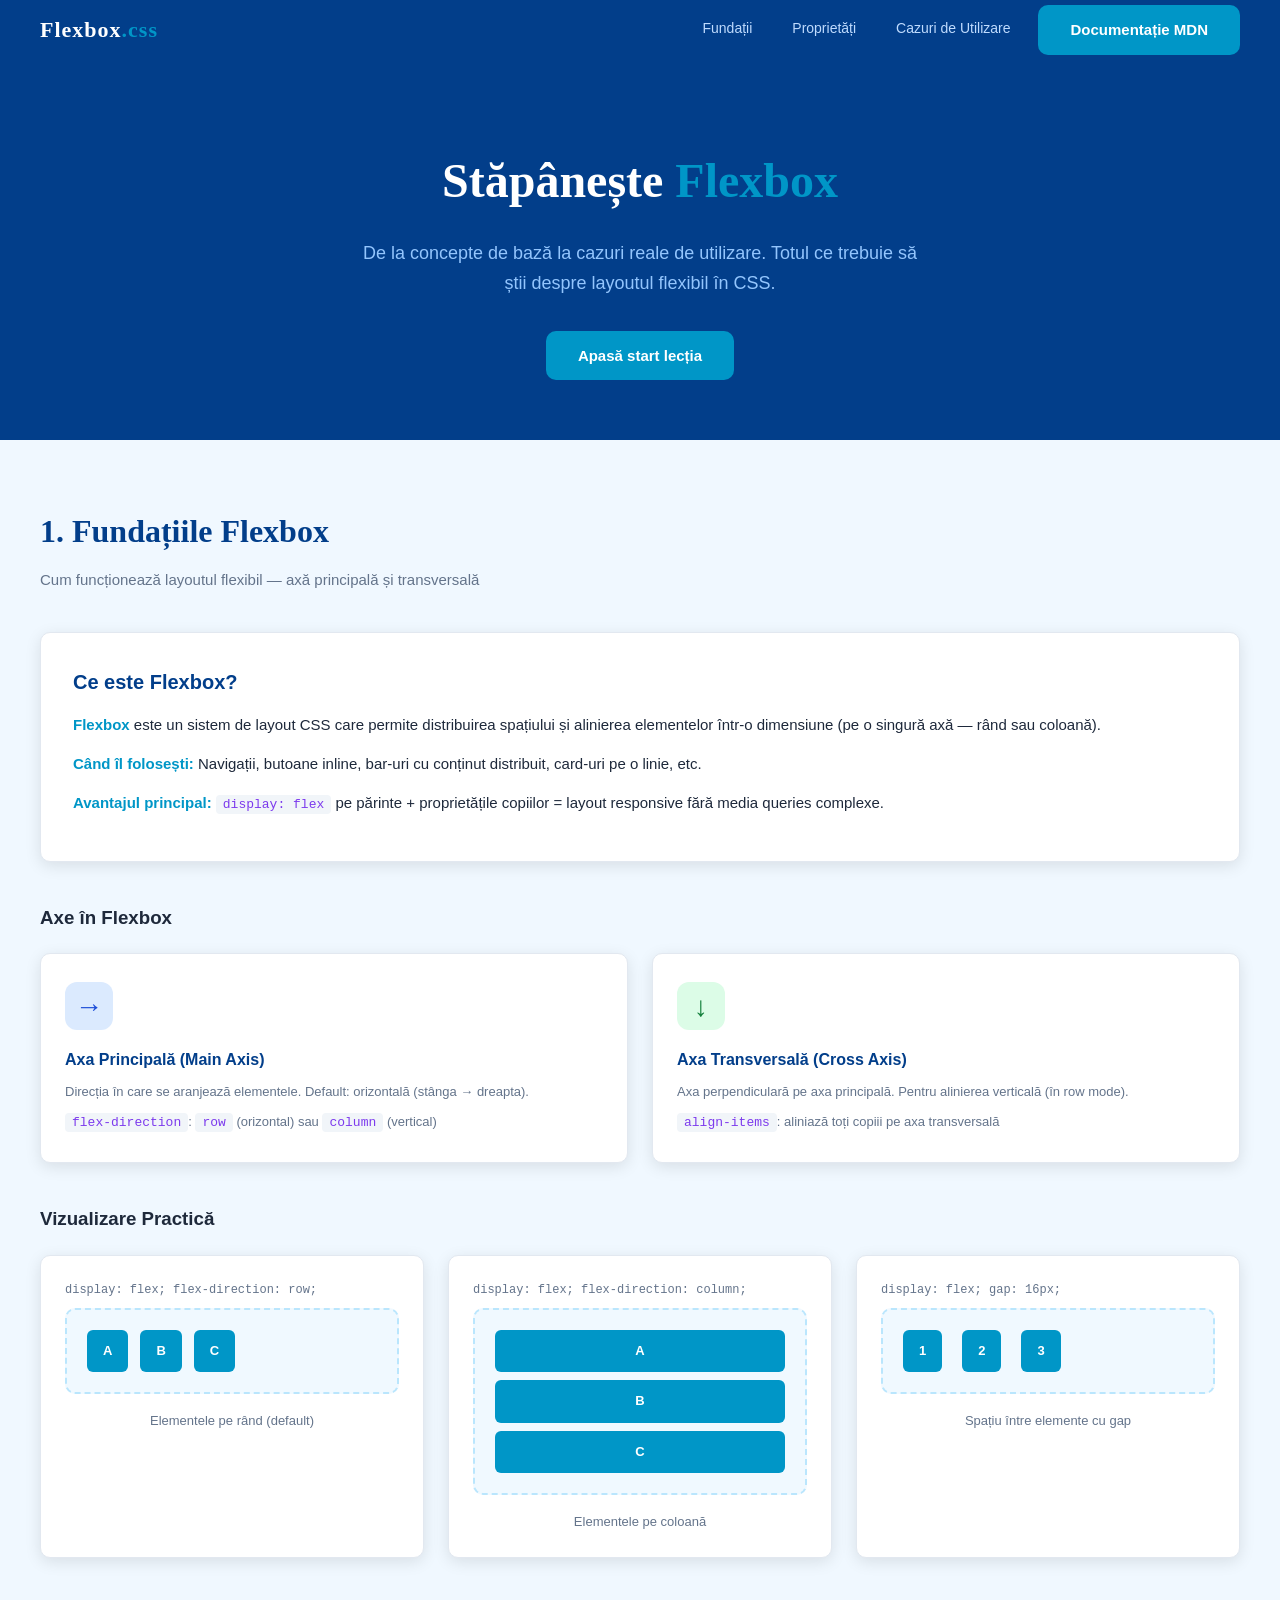
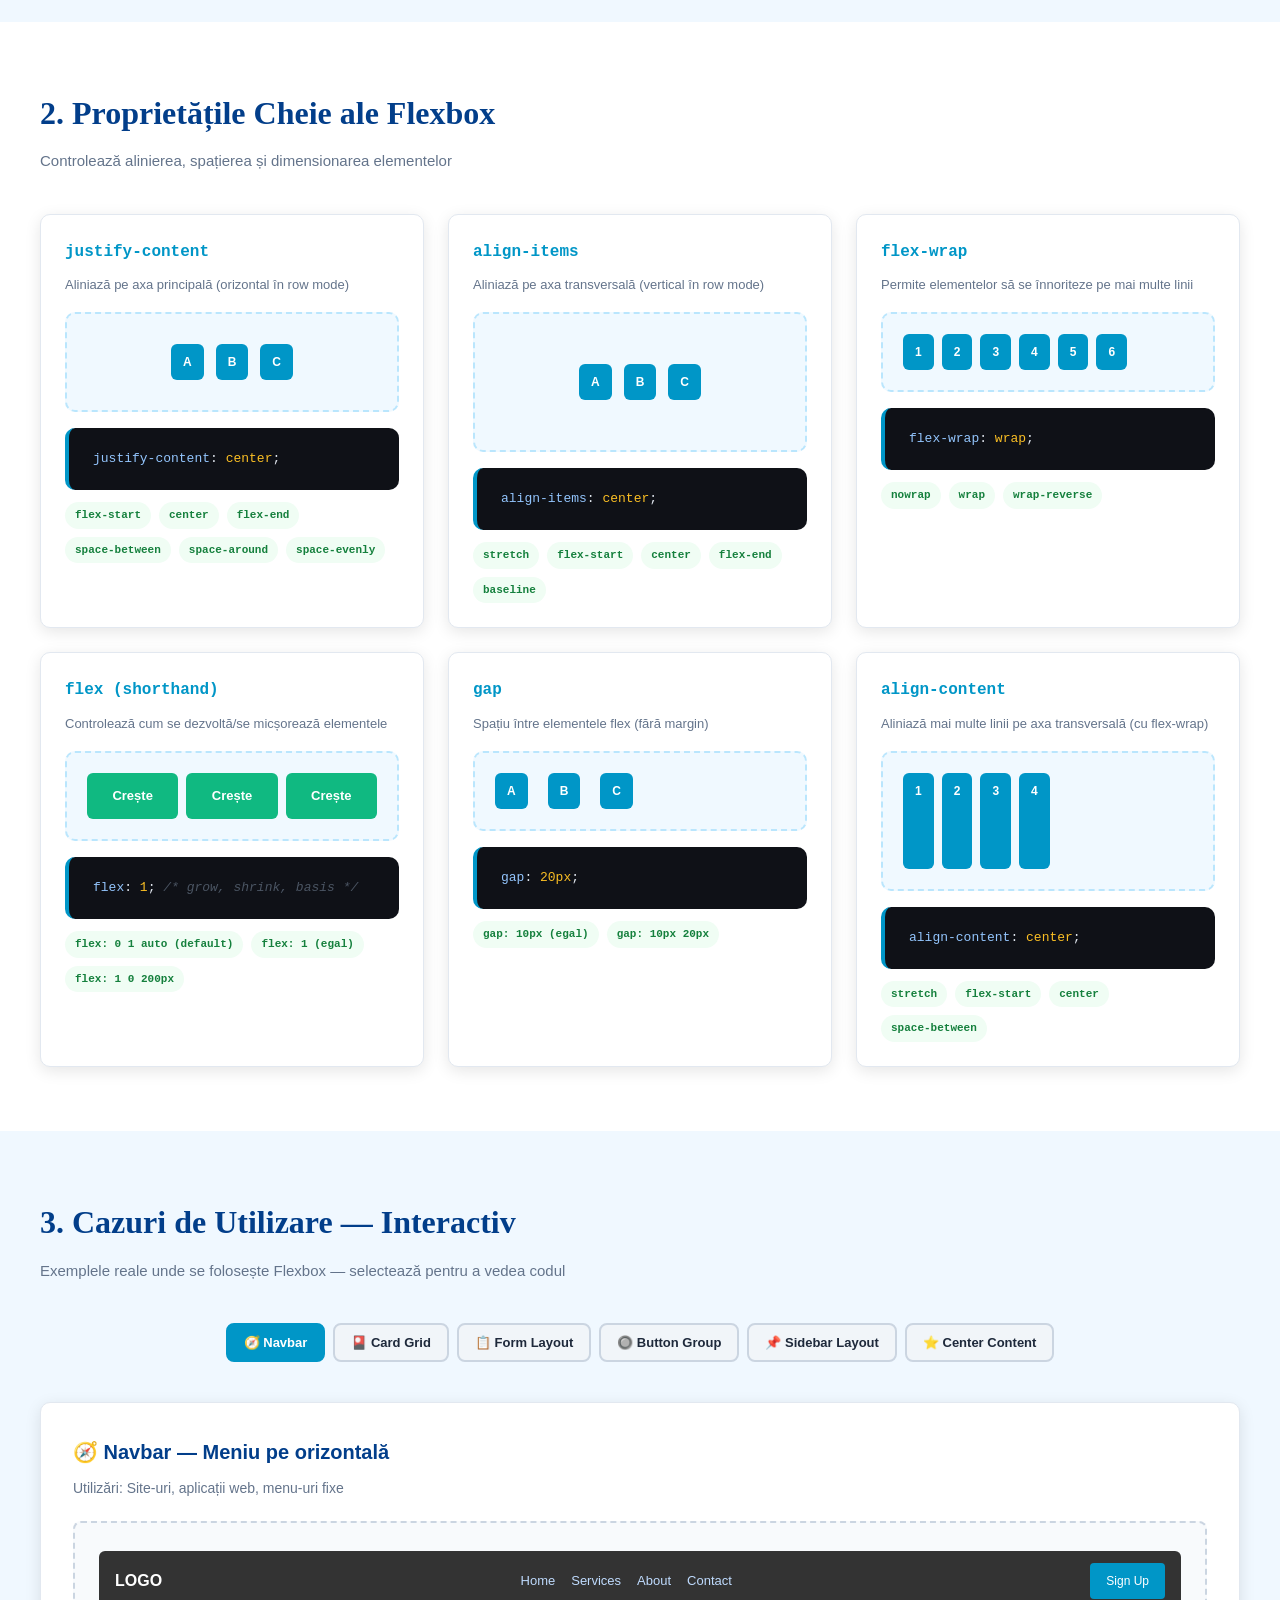
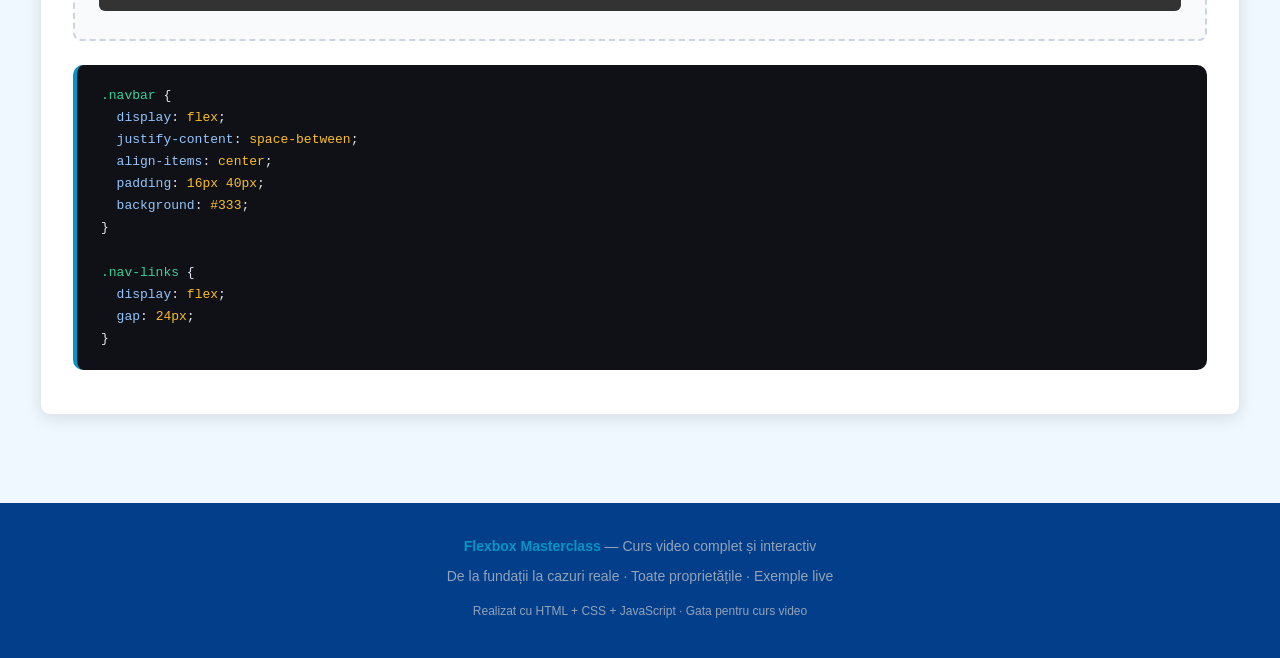
==== commit 77b7c563: "[feat] flexbox" ====
--- a/bazele-css.html
+++ b/bazele-css.html
@@ -3,578 +3,435 @@
 <head>
   <meta charset="UTF-8">
   <meta name="viewport" content="width=device-width, initial-scale=1.0">
-  <title>Bazele CSS — Site demonstrativ</title>
+  <title>Flexbox — Curs Video Complet</title>
 
   <link rel="stylesheet" href="styles.css">
 </head>
 <body>
 
-
   <header>
-    <div class="logo">Site<span>.css</span></div>
+    <div class="logo">Flexbox<span>.css</span></div>
     <nav>
-      <a href="#selectori">Selectori</a>
-      <a href="#box-model">Box Model</a>
-      <a href="#flexbox">Flexbox</a>
-      <a href="#grid">Grid</a>
-      <a href="#tipografie">Tipografie</a>
-      <a href="#formulare">Formulare</a>
+      <a href="#fundamentals">Fundații</a>
+      <a href="#properties">Proprietăți</a>
+      <a href="#interactive">Cazuri de Utilizare</a>
+      <a href="https://developer.mozilla.org/ro/docs/Web/CSS/CSS_Flexible_Box_Layout" class="btn btn-small" target="_blank">Documentație MDN</a>
     </nav>
   </header>
 
   <!-- ══════════════════════════════════
-       HERO (text-align + padding + culori)
+       HERO — Flexbox focused
   ══════════════════════════════════ -->
   <div class="hero">
-    <h1>Bazele <span>CSS</span></h1>
-    <p>Un site complet care demonstrează toate conceptele CSS — de la selectori la animații.</p>
-    <a href="#selectori" class="btn">Începe lecția</a>
-    <a href="https://developer.mozilla.org/ro/docs/Web/CSS" class="btn btn-contur">Documentație MDN</a>
+    <h1>Stăpânește <span>Flexbox</span></h1>
+    <p>De la concepte de bază la cazuri reale de utilizare. Totul ce trebuie să știi despre layoutul flexibil în CSS.</p>
+    <a href="#fundamentals" class="btn">Apasă start lecția</a>
   </div>
 
+
   <!-- ══════════════════════════════════
-       SECȚIUNEA 1 — SELECTORI
+       SECȚIUNEA 1 — FLEXBOX FUNDAMENTALS
   ══════════════════════════════════ -->
-  <section id="selectori">
+  <section id="fundamentals">
     <div class="container">
-      <h2 class="titlu-sectiune">1. Selectori CSS</h2>
-      <p class="subtitlu-sectiune">Cum vizăm elementele pe care vrem să le stilizăm</p>
-
+      <h2 class="titlu-sectiune">1. Fundațiile Flexbox</h2>
+      <p class="subtitlu-sectiune">Cum funcționează layoutul flexibil — axă principală și transversală</p>
+
+      <div class="fundamental-intro">
+        <div class="intro-text">
+          <h3>Ce este Flexbox?</h3>
+          <p><strong>Flexbox</strong> este un sistem de layout CSS care permite distribuirea spațiului și alinierea elementelor într-o dimensiune (pe o singură axă — rând sau coloană).</p>
+          <p><strong>Când îl folosești:</strong> Navigații, butoane inline, bar-uri cu conținut distribuit, card-uri pe o linie, etc.</p>
+          <p><strong>Avantajul principal:</strong> <code>display: flex</code> pe părinte + proprietățile copiilor = layout responsive fără media queries complexe.</p>
+        </div>
+      </div>
+
+      <h3 style="margin-top: 40px; margin-bottom: 20px;">Axe în Flexbox</h3>
+      <div class="grid-2">
+        <div class="card">
+          <div class="card-icon" style="background: #dbeafe; color: #1d4ed8; font-size: 28px;">→</div>
+          <h4>Axa Principală (Main Axis)</h4>
+          <p style="font-size: 13px;">Direcția în care se aranjează elementele. Default: orizontală (stânga → dreapta).</p>
+          <p style="font-size: 13px; margin-top: 10px;"><code>flex-direction</code>: <code>row</code> (orizontal) sau <code>column</code> (vertical)</p>
+        </div>
+
+        <div class="card">
+          <div class="card-icon" style="background: #dcfce7; color: #15803d; font-size: 28px;">↓</div>
+          <h4>Axa Transversală (Cross Axis)</h4>
+          <p style="font-size: 13px;">Axa perpendiculară pe axa principală. Pentru alinierea verticală (în row mode).</p>
+          <p style="font-size: 13px; margin-top: 10px;"><code>align-items</code>: aliniază toți copiii pe axa transversală</p>
+        </div>
+      </div>
+
+      <h3 style="margin-top: 40px; margin-bottom: 20px;">Vizualizare Practică</h3>
       <div class="grid-3">
-        <div class="card card--albastru">
-          <div class="card-icon">⬛</div>
-          <h3>Selector de element</h3>
-          <p>Vizează toate elementele de acel tip.</p>
-          <pre class="cod-bloc"><span class="sel">p</span> {
-  <span class="prop">color</span>: <span class="val">red</span>;
-}</pre>
-        </div>
-
-        <div class="card card--verde">
-          <div class="card-icon">●</div>
-          <h3>Selector de clasă</h3>
-          <p>Vizează toate elementele cu acea clasă HTML.</p>
-          <pre class="cod-bloc"><span class="sel">.titlu</span> {
-  <span class="prop">font-size</span>: <span class="val">24px</span>;
-}</pre>
-        </div>
-
-        <div class="card card--rosu">
-          <div class="card-icon">#</div>
-          <h3>Selector de ID</h3>
-          <p>Vizează un singur element unic pe pagină.</p>
-          <pre class="cod-bloc"><span class="sel">#meniu</span> {
-  <span class="prop">background</span>: <span class="val">navy</span>;
-}</pre>
-        </div>
-
-        <div class="card card--violet">
-          <div class="card-icon">*</div>
-          <h3>Selector universal</h3>
-          <p>Vizează absolut toate elementele din pagină.</p>
-          <pre class="cod-bloc"><span class="sel">*</span> {
-  <span class="prop">box-sizing</span>: <span class="val">border-box</span>;
-}</pre>
-        </div>
-
-        <div class="card card--galben">
-          <div class="card-icon">↓</div>
-          <h3>Selector descendent</h3>
-          <p>Vizează elementele aflate în interiorul altui element.</p>
-          <pre class="cod-bloc"><span class="sel">nav a</span> {
-  <span class="prop">color</span>: <span class="val">white</span>;
-}</pre>
-        </div>
-
-        <div class="card card--roz">
-          <div class="card-icon">:</div>
-          <h3>Pseudo-clasă</h3>
-          <p>Vizează un element în funcție de starea sa.</p>
-          <pre class="cod-bloc"><span class="sel">a:hover</span> {
-  <span class="prop">color</span>: <span class="val">blue</span>;
-}
-<span class="sel">tr:nth-child(even)</span> {
-  <span class="prop">background</span>: <span class="val">#f0f0f0</span>;
-}</pre>
-        </div>
-      </div>
-    </div>
-  </section>
-
-  <!-- ══════════════════════════════════
-       SECȚIUNEA 2 — BOX MODEL
-  ══════════════════════════════════ -->
-  <section id="box-model" class="sectiune-alba">
-    <div class="container">
-      <h2 class="titlu-sectiune">2. Box Model</h2>
-      <p class="subtitlu-sectiune">Fiecare element HTML este o cutie cu 4 straturi</p>
-
-      <div class="box-model-demo">
-        <div class="box-vizual">
-          <div class="box-label">margin</div>
-          <div class="box-border">
-            <div class="box-label">border</div>
-            <div class="box-padding">
-              <div class="box-label">padding</div>
-              <div class="box-content">content<br><small>text, imagini...</small></div>
-            </div>
-          </div>
-        </div>
-
-        <div class="box-explicatii">
-          <div class="box-row margin">
-            <div class="box-row-color" style="background:#fed7aa;"></div>
-            <span class="box-row-titlu"><code>margin</code></span>
-            <span class="box-row-desc">Spațiu în exteriorul elementului. Separă elementele între ele.</span>
-          </div>
-          <div class="box-row border">
-            <div class="box-row-color" style="background:#fca5a5;"></div>
-            <span class="box-row-titlu"><code>border</code></span>
-            <span class="box-row-desc">Conturul vizibil al elementului. Poate fi solid, dashed, dotted.</span>
-          </div>
-          <div class="box-row padding">
-            <div class="box-row-color" style="background:#86efac;"></div>
-            <span class="box-row-titlu"><code>padding</code></span>
-            <span class="box-row-desc">Spațiu interior, între border și conținut.</span>
-          </div>
-          <div class="box-row content">
-            <div class="box-row-color" style="background:#93c5fd;"></div>
-            <span class="box-row-titlu"><code>content</code></span>
-            <span class="box-row-desc">Zona efectivă cu text, imagini sau alte elemente.</span>
-          </div>
-
-          <pre class="cod-bloc" style="margin-top:20px;"><span class="sel">.cutie</span> {
-  <span class="prop">margin</span>:  <span class="val">20px</span>;        <span class="cm">/* exterior */</span>
-  <span class="prop">border</span>:  <span class="val">3px solid red</span>; <span class="cm">/* contur */</span>
-  <span class="prop">padding</span>: <span class="val">15px</span>;        <span class="cm">/* interior */</span>
-  <span class="prop">width</span>:   <span class="val">200px</span>;        <span class="cm">/* lățime */</span>
-}</pre>
-        </div>
-      </div>
-    </div>
-  </section>
-
-  <!-- ══════════════════════════════════
-       SECȚIUNEA 3 — FLEXBOX
-  ══════════════════════════════════ -->
-  <section id="flexbox">
-    <div class="container">
-      <h2 class="titlu-sectiune">3. Flexbox</h2>
-      <p class="subtitlu-sectiune">Layout pe o singură axă — rând sau coloană</p>
-
-      <div class="grid-3">
-        <div>
+        <div class="demo-card">
           <p class="flex-label">display: flex; flex-direction: row;</p>
           <div class="flex-demo row">
             <div class="flex-item">A</div>
             <div class="flex-item">B</div>
             <div class="flex-item">C</div>
           </div>
-        </div>
-        <div>
-          <p class="flex-label">justify-content: center; align-items: center;</p>
-          <div class="flex-demo center">
-            <div class="flex-item">Centrat</div>
-          </div>
-        </div>
-        <div>
-          <p class="flex-label">justify-content: space-between;</p>
-          <div class="flex-demo between">
-            <div class="flex-item">Stânga</div>
-            <div class="flex-item">Dreapta</div>
-          </div>
+          <p class="demo-desc">Elementele pe rând (default)</p>
+        </div>
+
+        <div class="demo-card">
+          <p class="flex-label">display: flex; flex-direction: column;</p>
+          <div class="flex-demo column">
+            <div class="flex-item">A</div>
+            <div class="flex-item">B</div>
+            <div class="flex-item">C</div>
+          </div>
+          <p class="demo-desc">Elementele pe coloană</p>
+        </div>
+
+        <div class="demo-card">
+          <p class="flex-label">display: flex; gap: 16px;</p>
+          <div class="flex-demo row gap">
+            <div class="flex-item">1</div>
+            <div class="flex-item">2</div>
+            <div class="flex-item">3</div>
+          </div>
+          <p class="demo-desc">Spațiu între elemente cu gap</p>
         </div>
       </div>
     </div>
   </section>
 
+
   <!-- ══════════════════════════════════
-       SECȚIUNEA 4 — GRID
+       SECȚIUNEA 2 — FLEXBOX PROPERTIES
   ══════════════════════════════════ -->
-  <section id="grid" class="sectiune-alba">
+  <section id="properties" class="sectiune-alba">
     <div class="container">
-      <h2 class="titlu-sectiune">4. CSS Grid</h2>
-      <p class="subtitlu-sectiune">Layout pe două axe — rânduri și coloane</p>
-
-      <div class="grid-3">
-        <div>
-          <p class="flex-label">grid-template-columns: 1fr 1fr;</p>
-          <div class="grid-demo grid-demo-2">
-            <div class="grid-item">1</div>
-            <div class="grid-item">2</div>
-            <div class="grid-item">3</div>
-            <div class="grid-item">4</div>
-          </div>
-        </div>
-        <div>
-          <p class="flex-label">grid-template-columns: 1fr 1fr 1fr;</p>
-          <div class="grid-demo grid-demo-3">
-            <div class="grid-item">1</div>
-            <div class="grid-item">2</div>
-            <div class="grid-item">3</div>
-            <div class="grid-item">4</div>
-            <div class="grid-item">5</div>
-            <div class="grid-item">6</div>
-          </div>
-        </div>
-        <div>
-          <p class="flex-label">grid-column: span 2; (item care se întinde)</p>
-          <div class="grid-demo grid-demo-2">
-            <div class="grid-item span2">Span 2 coloane</div>
-            <div class="grid-item">3</div>
-            <div class="grid-item">4</div>
+      <h2 class="titlu-sectiune">2. Proprietățile Cheie ale Flexbox</h2>
+      <p class="subtitlu-sectiune">Controlează alinierea, spațierea și dimensionarea elementelor</p>
+
+      <div class="properties-grid">
+        <!-- justify-content -->
+        <div class="prop-card">
+          <h4>justify-content</h4>
+          <p class="prop-desc">Aliniază pe axa principală (orizontal în row mode)</p>
+          <div class="flex-demo row center-demo">
+            <div class="flex-item-small">A</div>
+            <div class="flex-item-small">B</div>
+            <div class="flex-item-small">C</div>
+          </div>
+          <pre class="cod-bloc"><span class="prop">justify-content</span>: <span class="val">center</span>;</pre>
+          <div class="values-list">
+            <span class="value-tag">flex-start</span>
+            <span class="value-tag">center</span>
+            <span class="value-tag">flex-end</span>
+            <span class="value-tag">space-between</span>
+            <span class="value-tag">space-around</span>
+            <span class="value-tag">space-evenly</span>
+          </div>
+        </div>
+
+        <!-- align-items -->
+        <div class="prop-card">
+          <h4>align-items</h4>
+          <p class="prop-desc">Aliniază pe axa transversală (vertical în row mode)</p>
+          <div class="flex-demo row align-center" style="height: 140px;">
+            <div class="flex-item-small">A</div>
+            <div class="flex-item-small">B</div>
+            <div class="flex-item-small">C</div>
+          </div>
+          <pre class="cod-bloc"><span class="prop">align-items</span>: <span class="val">center</span>;</pre>
+          <div class="values-list">
+            <span class="value-tag">stretch</span>
+            <span class="value-tag">flex-start</span>
+            <span class="value-tag">center</span>
+            <span class="value-tag">flex-end</span>
+            <span class="value-tag">baseline</span>
+          </div>
+        </div>
+
+        <!-- flex-wrap -->
+        <div class="prop-card">
+          <h4>flex-wrap</h4>
+          <p class="prop-desc">Permite elementelor să se înnoriteze pe mai multe linii</p>
+          <div class="flex-demo row wrap">
+            <div class="flex-item-small">1</div>
+            <div class="flex-item-small">2</div>
+            <div class="flex-item-small">3</div>
+            <div class="flex-item-small">4</div>
+            <div class="flex-item-small">5</div>
+            <div class="flex-item-small">6</div>
+          </div>
+          <pre class="cod-bloc"><span class="prop">flex-wrap</span>: <span class="val">wrap</span>;</pre>
+          <div class="values-list">
+            <span class="value-tag">nowrap</span>
+            <span class="value-tag">wrap</span>
+            <span class="value-tag">wrap-reverse</span>
+          </div>
+        </div>
+
+        <!-- flex (grow/shrink/basis) -->
+        <div class="prop-card">
+          <h4>flex (shorthand)</h4>
+          <p class="prop-desc">Controlează cum se dezvoltă/se micșorează elementele</p>
+          <div class="flex-demo row space-demo">
+            <div class="flex-item-grow">Crește</div>
+            <div class="flex-item-grow">Crește</div>
+            <div class="flex-item-grow">Crește</div>
+          </div>
+          <pre class="cod-bloc"><span class="prop">flex</span>: <span class="val">1</span>; <span class="cm">/* grow, shrink, basis */</span></pre>
+          <div class="values-list">
+            <span class="value-tag">flex: 0 1 auto (default)</span>
+            <span class="value-tag">flex: 1 (egal)</span>
+            <span class="value-tag">flex: 1 0 200px</span>
+          </div>
+        </div>
+
+        <!-- gap -->
+        <div class="prop-card">
+          <h4>gap</h4>
+          <p class="prop-desc">Spațiu între elementele flex (fără margin)</p>
+          <div class="flex-demo row with-gap">
+            <div class="flex-item-small">A</div>
+            <div class="flex-item-small">B</div>
+            <div class="flex-item-small">C</div>
+          </div>
+          <pre class="cod-bloc"><span class="prop">gap</span>: <span class="val">20px</span>;</pre>
+          <div class="values-list">
+            <span class="value-tag">gap: 10px (egal)</span>
+            <span class="value-tag">gap: 10px 20px</span>
+          </div>
+        </div>
+
+        <!-- align-content -->
+        <div class="prop-card">
+          <h4>align-content</h4>
+          <p class="prop-desc">Aliniază mai multe linii pe axa transversală (cu flex-wrap)</p>
+          <div class="flex-demo row wrap" style="height: 140px;">
+            <div class="flex-item-small">1</div>
+            <div class="flex-item-small">2</div>
+            <div class="flex-item-small">3</div>
+            <div class="flex-item-small">4</div>
+          </div>
+          <pre class="cod-bloc"><span class="prop">align-content</span>: <span class="val">center</span>;</pre>
+          <div class="values-list">
+            <span class="value-tag">stretch</span>
+            <span class="value-tag">flex-start</span>
+            <span class="value-tag">center</span>
+            <span class="value-tag">space-between</span>
           </div>
         </div>
       </div>
     </div>
   </section>
 
+
   <!-- ══════════════════════════════════
-       SECȚIUNEA 5 — TIPOGRAFIE
+       SECȚIUNEA 3 — INTERACTIVE USE CASES
   ══════════════════════════════════ -->
-  <section id="tipografie">
+  <section id="interactive">
     <div class="container">
-      <h2 class="titlu-sectiune">5. Tipografie</h2>
-      <p class="subtitlu-sectiune">Proprietăți pentru text și fonturi</p>
-
-      <div class="typo-demo">
-        <div class="typo-row">
-          <span class="typo-cod">font-size: 32px; font-weight: bold;</span>
-          <span style="font-size:32px; font-weight:bold; color:var(--culoare-inchisa);">Titlu mare</span>
-        </div>
-        <div class="typo-row">
-          <span class="typo-cod">font-style: italic; color: #64748b;</span>
-          <span style="font-style:italic; color:#64748b; font-size:18px;">Text italic și colorat</span>
-        </div>
-        <div class="typo-row">
-          <span class="typo-cod">text-align: center; letter-spacing: 6px;</span>
-          <span style="text-align:center; letter-spacing:6px; display:block; font-size:15px; color:#0096C7; font-weight:bold;">SPAȚIAT</span>
-        </div>
-        <div class="typo-row">
-          <span class="typo-cod">text-transform: uppercase;</span>
-          <span style="text-transform:uppercase; font-size:15px;">text transformat</span>
-        </div>
-        <div class="typo-row">
-          <span class="typo-cod">text-decoration: line-through;</span>
-          <span style="text-decoration:line-through; font-size:15px;">Text tăiat</span>
-        </div>
-        <div class="typo-row">
-          <span class="typo-cod">font-family: Georgia, serif;</span>
-          <span style="font-family:Georgia,serif; font-size:18px;">Font serif elegant</span>
-        </div>
-        <div class="typo-row">
-          <span class="typo-cod">line-height: 2; color: #0096C7;</span>
-          <span style="line-height:2; color:#0096C7; font-size:15px;">Rând cu înălțime dublă și culoare personalizată</span>
-        </div>
-      </div>
-    </div>
-  </section>
-
-  <!-- ══════════════════════════════════
-       SECȚIUNEA 6 — CULORI
-  ══════════════════════════════════ -->
-  <section class="sectiune-alba">
-    <div class="container">
-      <h2 class="titlu-sectiune">6. Culori în CSS</h2>
-      <p class="subtitlu-sectiune">Moduri de a scrie culori: nume, hex, rgb, hsl</p>
-
-      <div class="culori-grid mb-40">
-        <div class="culoare-card">
-          <div class="culoare-mostra" style="background:red;"></div>
-          <div class="culoare-info"><strong>red</strong><p>Nume de culoare</p></div>
-        </div>
-        <div class="culoare-card">
-          <div class="culoare-mostra" style="background:#0096C7;"></div>
-          <div class="culoare-info"><strong>#0096C7</strong><p>Hex (roșu, verde, albastru)</p></div>
-        </div>
-        <div class="culoare-card">
-          <div class="culoare-mostra" style="background:rgb(255,107,107);"></div>
-          <div class="culoare-info"><strong>rgb(255,107,107)</strong><p>RGB — 0 la 255</p></div>
-        </div>
-        <div class="culoare-card">
-          <div class="culoare-mostra" style="background:rgba(0,150,199,0.3);"></div>
-          <div class="culoare-info"><strong>rgba(0,150,199,0.3)</strong><p>RGB cu transparență</p></div>
-        </div>
-        <div class="culoare-card">
-          <div class="culoare-mostra" style="background:hsl(195,100%,39%);"></div>
-          <div class="culoare-info"><strong>hsl(195,100%,39%)</strong><p>Nuanță, saturație, luminozitate</p></div>
-        </div>
-      </div>
-    </div>
-  </section>
-
-  <!-- ══════════════════════════════════
-       SECȚIUNEA 7 — SPECIFICITATE
-  ══════════════════════════════════ -->
-  <section>
-    <div class="container">
-      <h2 class="titlu-sectiune">7. Specificitate (Cascadă)</h2>
-      <p class="subtitlu-sectiune">Care regulă CSS câștigă când există conflict?</p>
-
-      <div class="mb-40">
-        <div class="spec-bara">
-          <span class="spec-eticheta"><code>!important</code></span>
-          <div class="spec-progres" style="background:var(--culoare-accent);width:100%;">Câștigă mereu ⚠️</div>
-          <span class="spec-puncte">∞ pt</span>
-        </div>
-        <div class="spec-bara">
-          <span class="spec-eticheta"><code>style="..."</code> (inline)</span>
-          <div class="spec-progres" style="background:#dc2626;width:75%;">Cel mai specific</div>
-          <span class="spec-puncte">1000 pt</span>
-        </div>
-        <div class="spec-bara">
-          <span class="spec-eticheta"><code>#id</code></span>
-          <div class="spec-progres" style="background:#1d4ed8;width:55%;">ID unic</div>
-          <span class="spec-puncte">100 pt</span>
-        </div>
-        <div class="spec-bara">
-          <span class="spec-eticheta"><code>.clasa</code>, <code>:hover</code></span>
-          <div class="spec-progres" style="background:#0096C7;width:35%;">Clase și pseudo</div>
-          <span class="spec-puncte">10 pt</span>
-        </div>
-        <div class="spec-bara">
-          <span class="spec-eticheta"><code>p</code>, <code>h1</code> (element)</span>
-          <div class="spec-progres" style="background:#475569;width:15%;">Elementar</div>
-          <span class="spec-puncte">1 pt</span>
-        </div>
-      </div>
-    </div>
-  </section>
-
-  <!-- ══════════════════════════════════
-       SECȚIUNEA 8 — PSEUDO-ELEMENTE
-  ══════════════════════════════════ -->
-  <section class="sectiune-alba">
-    <div class="container">
-      <h2 class="titlu-sectiune">8. Pseudo-elemente</h2>
-      <p class="subtitlu-sectiune">::before și ::after — conținut generat prin CSS</p>
-
-      <div class="grid-3">
-        <div class="card pseudo-demo">
-          <h3 style="margin-bottom:16px;">::before — săgeți</h3>
-          <p>Primul element din listă</p>
-          <p>Al doilea element</p>
-          <p>Al treilea element</p>
-          <pre class="cod-bloc">p<span class="sel">::before</span> {
-  <span class="prop">content</span>: <span class="val">"→"</span>;
-  <span class="prop">color</span>: <span class="val">blue</span>;
+      <h2 class="titlu-sectiune">3. Cazuri de Utilizare — Interactiv</h2>
+      <p class="subtitlu-sectiune">Exemplele reale unde se folosește Flexbox — selectează pentru a vedea codul</p>
+
+      <div class="use-cases-controls">
+        <button class="use-case-btn active" onclick="switchUseCase('navbar')">🧭 Navbar</button>
+        <button class="use-case-btn" onclick="switchUseCase('cards')">🎴 Card Grid</button>
+        <button class="use-case-btn" onclick="switchUseCase('form')">📋 Form Layout</button>
+        <button class="use-case-btn" onclick="switchUseCase('buttons')">🔘 Button Group</button>
+        <button class="use-case-btn" onclick="switchUseCase('sidebar')">📌 Sidebar Layout</button>
+        <button class="use-case-btn" onclick="switchUseCase('center')">⭐ Center Content</button>
+      </div>
+
+      <!-- USE CASE 1: Navbar -->
+      <div class="use-case active" id="use-case-navbar">
+        <h3>🧭 Navbar — Meniu pe orizontală</h3>
+        <p class="use-case-desc">Utilizări: Site-uri, aplicații web, menu-uri fixe</p>
+        
+        <div class="demo-showcase">
+          <div class="navbar-demo">
+            <div class="nav-logo">LOGO</div>
+            <div class="nav-links">
+              <a href="#">Home</a>
+              <a href="#">Services</a>
+              <a href="#">About</a>
+              <a href="#">Contact</a>
+            </div>
+            <div class="nav-btn">Sign Up</div>
+          </div>
+        </div>
+
+        <pre class="cod-bloc"><span class="sel">.navbar</span> {
+  <span class="prop">display</span>: <span class="val">flex</span>;
+  <span class="prop">justify-content</span>: <span class="val">space-between</span>;
+  <span class="prop">align-items</span>: <span class="val">center</span>;
+  <span class="prop">padding</span>: <span class="val">16px 40px</span>;
+  <span class="prop">background</span>: <span class="val">#333</span>;
+}
+
+<span class="sel">.nav-links</span> {
+  <span class="prop">display</span>: <span class="val">flex</span>;
+  <span class="prop">gap</span>: <span class="val">24px</span>;
 }</pre>
-        </div>
-
-        <div class="card pseudo-demo">
-          <h3 style="margin-bottom:16px;">::before + ::after — ghilimele</h3>
-          <p class="citat">CSS este limbajul care face internetul frumos.</p>
-          <pre class="cod-bloc">p<span class="sel">::before</span> {
-  <span class="prop">content</span>: <span class="val">'"'</span>;
-}
-p<span class="sel">::after</span> {
-  <span class="prop">content</span>: <span class="val">'"'</span>;
+      </div>
+
+      <!-- USE CASE 2: Card Grid -->
+      <div class="use-case" id="use-case-cards">
+        <h3>🎴 Card Grid — Rânduri de card-uri cu wrapping</h3>
+        <p class="use-case-desc">Utilizări: Portofolii, galerии, produse, blog-uri</p>
+        
+        <div class="demo-showcase">
+          <div class="cards-demo">
+            <div class="card-item">
+              <div class="card-img"></div>
+              <h4>Titlu Card 1</h4>
+              <p>Descriere scurtă</p>
+            </div>
+            <div class="card-item">
+              <div class="card-img"></div>
+              <h4>Titlu Card 2</h4>
+              <p>Descriere scurtă</p>
+            </div>
+            <div class="card-item">
+              <div class="card-img"></div>
+              <h4>Titlu Card 3</h4>
+              <p>Descriere scurtă</p>
+            </div>
+            <div class="card-item">
+              <div class="card-img"></div>
+              <h4>Titlu Card 4</h4>
+              <p>Descriere scurtă</p>
+            </div>
+          </div>
+        </div>
+
+        <pre class="cod-bloc"><span class="sel">.cards-container</span> {
+  <span class="prop">display</span>: <span class="val">flex</span>;
+  <span class="prop">flex-wrap</span>: <span class="val">wrap</span>;
+  <span class="prop">gap</span>: <span class="val">20px</span>;
+}
+
+<span class="sel">.card</span> {
+  <span class="prop">flex</span>: <span class="val">1 1 calc(25% - 20px)</span>;
+  <span class="prop">min-width</span>: <span class="val">200px</span>;
+  <span class="prop">background</span>: <span class="val">white</span>;
+  <span class="prop">border-radius</span>: <span class="val">8px</span>;
 }</pre>
-        </div>
-
-        <div class="card">
-          <h3 style="margin-bottom:16px;">::first-letter</h3>
-          <p style="font-size:15px;line-height:1.6;">
-            <span style="float:left;font-size:48px;line-height:0.85;font-family:Georgia;color:var(--culoare-principala);margin-right:6px;font-weight:bold;">C</span>
-            SS-ul este un limbaj de stilizare folosit pentru a descrie prezentarea unui document scris în HTML.
-          </p>
-          <pre class="cod-bloc" style="margin-top:16px;">p<span class="sel">::first-letter</span> {
-  <span class="prop">font-size</span>: <span class="val">48px</span>;
-  <span class="prop">float</span>: <span class="val">left</span>;
-  <span class="prop">color</span>: <span class="val">#0096C7</span>;
+      </div>
+
+      <!-- USE CASE 3: Form Layout -->
+      <div class="use-case" id="use-case-form">
+        <h3>📋 Form Layout — Input + Button pe aceeași linie</h3>
+        <p class="use-case-desc">Utilizări: Search bars, newsletter signup, input groups</p>
+        
+        <div class="demo-showcase">
+          <div class="form-demo-flex">
+            <input type="email" placeholder="Introdu email..." class="form-input">
+            <button class="form-btn">Abonează-te</button>
+          </div>
+        </div>
+
+        <pre class="cod-bloc"><span class="sel">.form-group</span> {
+  <span class="prop">display</span>: <span class="val">flex</span>;
+  <span class="prop">gap</span>: <span class="val">8px</span>;
+}
+
+<span class="sel">.form-input</span> {
+  <span class="prop">flex</span>: <span class="val">1</span>; <span class="cm">/* ia tot spațiul disponibil */</span>
+  <span class="prop">padding</span>: <span class="val">10px</span>;
+  <span class="prop">border</span>: <span class="val">1px solid #ddd</span>;
+  <span class="prop">border-radius</span>: <span class="val">4px</span>;
+}
+
+<span class="sel">.form-btn</span> {
+  <span class="prop">flex</span>: <span class="val">0 0 auto</span>; <span class="cm">/* nu crește */</span>
+  <span class="prop">padding</span>: <span class="val">10px 24px</span>;
 }</pre>
-        </div>
-      </div>
-    </div>
-  </section>
-
-  <!-- ══════════════════════════════════
-       SECȚIUNEA 9 — ANIMAȚII
-  ══════════════════════════════════ -->
-  <section>
-    <div class="container">
-      <h2 class="titlu-sectiune">9. Tranziții și Animații</h2>
-      <p class="subtitlu-sectiune">Mișcare și efecte vizuale cu CSS pur</p>
-
-      <div class="mb-40">
-        <p class="text-mic" style="margin-bottom:20px;">Animații active pe pagină:</p>
-        <div class="animat-puls">Pulsație infinită</div>
-        <div class="animat-alunecare">Alunecare la încărcare</div>
-      </div>
-
-      <div class="grid-3">
-        <div class="card">
-          <h3>@keyframes</h3>
-          <pre class="cod-bloc"><span class="sel">@keyframes</span> pulsatie {
-  <span class="prop">0%</span>   { <span class="prop">transform</span>: <span class="val">scale(1)</span>; }
-  <span class="prop">50%</span>  { <span class="prop">transform</span>: <span class="val">scale(1.1)</span>; }
-  <span class="prop">100%</span> { <span class="prop">transform</span>: <span class="val">scale(1)</span>; }
+      </div>
+
+      <!-- USE CASE 4: Button Group -->
+      <div class="use-case" id="use-case-buttons">
+        <h3>🔘 Button Group — Butoane în linie cu spațiu egal</h3>
+        <p class="use-case-desc">Utilizări: Controale, pagination, action buttons</p>
+        
+        <div class="demo-showcase">
+          <div class="button-group">
+            <button class="group-btn">← Previous</button>
+            <button class="group-btn">1</button>
+            <button class="group-btn">2</button>
+            <button class="group-btn">3</button>
+            <button class="group-btn">Next →</button>
+          </div>
+        </div>
+
+        <pre class="cod-bloc"><span class="sel">.button-group</span> {
+  <span class="prop">display</span>: <span class="val">flex</span>;
+  <span class="prop">gap</span>: <span class="val">8px</span>;
+  <span class="prop">justify-content</span>: <span class="val">center</span>;
+}
+
+<span class="sel">.group-btn</span> {
+  <span class="prop">flex</span>: <span class="val">0 0 auto</span>;
+  <span class="prop">padding</span>: <span class="val">10px 16px</span>;
+  <span class="prop">border</span>: <span class="val">1px solid #0096C7</span>;
 }</pre>
-        </div>
-        <div class="card">
-          <h3>animation</h3>
-          <pre class="cod-bloc"><span class="sel">.element</span> {
-  <span class="prop">animation</span>:
-    <span class="val">pulsatie</span>
-    <span class="val">2s</span>
-    <span class="val">ease-in-out</span>
-    <span class="val">infinite</span>;
+      </div>
+
+      <!-- USE CASE 5: Sidebar Layout -->
+      <div class="use-case" id="use-case-sidebar">
+        <h3>📌 Sidebar Layout — Bara laterală + conținut</h3>
+        <p class="use-case-desc">Utilizări: Admin panels, dashboards, blogs cu sidebar</p>
+        
+        <div class="demo-showcase">
+          <div class="sidebar-demo">
+            <div class="sidebar">
+              <div class="sidebar-item">Menu 1</div>
+              <div class="sidebar-item">Menu 2</div>
+              <div class="sidebar-item">Menu 3</div>
+            </div>
+            <div class="content-area">
+              <div class="content-block">Main Content</div>
+            </div>
+          </div>
+        </div>
+
+        <pre class="cod-bloc"><span class="sel">.container</span> {
+  <span class="prop">display</span>: <span class="val">flex</span>;
+  <span class="prop">gap</span>: <span class="val">20px</span>;
+}
+
+<span class="sel">.sidebar</span> {
+  <span class="prop">flex</span>: <span class="val">0 0 250px</span>; <span class="cm">/* lățime fixă */</span>
+  <span class="prop">display</span>: <span class="val">flex</span>;
+  <span class="prop">flex-direction</span>: <span class="val">column</span>;
+}
+
+<span class="sel">.content</span> {
+  <span class="prop">flex</span>: <span class="val">1</span>; <span class="cm">/* ia spațiul rămas */</span>
 }</pre>
-        </div>
-        <div class="card">
-          <h3>transition (hover)</h3>
-          <pre class="cod-bloc"><span class="sel">.btn</span> {
-  <span class="prop">transition</span>: <span class="val">all 0.2s ease</span>;
-}
-<span class="sel">.btn:hover</span> {
-  <span class="prop">transform</span>:
-    <span class="val">translateY(-2px)</span>;
-}</pre>
-        </div>
-      </div>
-    </div>
-  </section>
-
-  <!-- ══════════════════════════════════
-       SECȚIUNEA 10 — FORMULARE
-  ══════════════════════════════════ -->
-  <section id="formulare" class="sectiune-alba">
-    <div class="container">
-      <h2 class="titlu-sectiune">10. Stilizarea formularelor</h2>
-      <p class="subtitlu-sectiune">input, textarea, select, label — cu focus și hover</p>
-
-      <div class="form-demo">
-        <div class="form-grup">
-          <label for="nume">Nume complet</label>
-          <input type="text" id="nume" placeholder="Ex: Ion Popescu">
-        </div>
-        <div class="form-grup">
-          <label for="email">Email</label>
-          <input type="email" id="email" placeholder="ion@exemplu.ro">
-        </div>
-        <div class="form-grup">
-          <label for="subiect">Subiect</label>
-          <select id="subiect">
-            <option>Selectează un subiect</option>
-            <option>HTML</option>
-            <option>CSS</option>
-            <option>JavaScript</option>
-          </select>
-        </div>
-        <div class="form-grup">
-          <label for="mesaj">Mesaj</label>
-          <textarea id="mesaj" placeholder="Scrie mesajul tău..."></textarea>
-        </div>
-        <a href="#" class="btn">Trimite mesajul</a>
-      </div>
-    </div>
-  </section>
-
-  <!-- ══════════════════════════════════
-       SECȚIUNEA 11 — TABEL
-  ══════════════════════════════════ -->
-  <section>
-    <div class="container">
-      <h2 class="titlu-sectiune">11. Stilizarea tabelelor</h2>
-      <p class="subtitlu-sectiune">border-collapse, nth-child, hover pe rânduri</p>
-
-      <table>
-        <thead>
-          <tr>
-            <th>Proprietate CSS</th>
-            <th>Ce face</th>
-            <th>Exemplu de valoare</th>
-            <th>Categorie</th>
-          </tr>
-        </thead>
-        <tbody>
-          <tr>
-            <td><code>color</code></td>
-            <td>Culoarea textului</td>
-            <td><code>#FF0000</code></td>
-            <td><span class="badge badge--albastru" style="background:#dbeafe;color:#1d4ed8;">text</span></td>
-          </tr>
-          <tr>
-            <td><code>font-size</code></td>
-            <td>Mărimea fontului</td>
-            <td><code>16px</code></td>
-            <td><span class="badge badge--albastru" style="background:#dbeafe;color:#1d4ed8;">text</span></td>
-          </tr>
-          <tr>
-            <td><code>margin</code></td>
-            <td>Spațiu exterior</td>
-            <td><code>10px 20px</code></td>
-            <td><span class="badge badge--verde">spațiere</span></td>
-          </tr>
-          <tr>
-            <td><code>padding</code></td>
-            <td>Spațiu interior</td>
-            <td><code>8px 16px</code></td>
-            <td><span class="badge badge--verde">spațiere</span></td>
-          </tr>
-          <tr>
-            <td><code>display</code></td>
-            <td>Tipul de afișare</td>
-            <td><code>flex</code>, <code>grid</code></td>
-            <td><span class="badge badge--galben">layout</span></td>
-          </tr>
-          <tr>
-            <td><code>background-color</code></td>
-            <td>Culoarea fundalului</td>
-            <td><code>rgba(0,0,0,0.5)</code></td>
-            <td><span class="badge badge--rosu">fundal</span></td>
-          </tr>
-          <tr>
-            <td><code>border-radius</code></td>
-            <td>Colțuri rotunjite</td>
-            <td><code>8px</code></td>
-            <td><span class="badge badge--verde">spațiere</span></td>
-          </tr>
-          <tr>
-            <td><code>animation</code></td>
-            <td>Animație CSS</td>
-            <td><code>puls 2s infinite</code></td>
-            <td><span class="badge badge--galben">animație</span></td>
-          </tr>
-        </tbody>
-      </table>
-    </div>
-  </section>
-
-  <!-- ══════════════════════════════════
-       SECȚIUNEA 12 — VARIABILE CSS
-  ══════════════════════════════════ -->
-  <section class="sectiune-alba">
-    <div class="container">
-      <h2 class="titlu-sectiune">12. Variabile CSS</h2>
-      <p class="subtitlu-sectiune">:root + var() — definim valori reutilizabile</p>
-
-      <div class="grid-3">
-        <div class="card" style="grid-column: span 1;">
-          <h3>Definire în :root</h3>
-          <pre class="cod-bloc"><span class="sel">:root</span> {
-  <span class="prop">--culoare</span>: <span class="val">#0096C7</span>;
-  <span class="prop">--raza</span>:    <span class="val">10px</span>;
-  <span class="prop">--font</span>:    <span class="val">sans-serif</span>;
-}</pre>
-        </div>
-        <div class="card">
-          <h3>Utilizare cu var()</h3>
-          <pre class="cod-bloc"><span class="sel">.buton</span> {
-  <span class="prop">background</span>:
-    <span class="val">var(--culoare)</span>;
-  <span class="prop">border-radius</span>:
-    <span class="val">var(--raza)</span>;
-  <span class="prop">font-family</span>:
-    <span class="val">var(--font)</span>;
-}</pre>
-        </div>
-        <div class="card">
-          <h3>Avantaje</h3>
-          <p style="margin-bottom:10px;">Schimbi o singură valoare și se actualizează <strong>tot site-ul</strong>.</p>
-          <p>Util pentru teme dark/light, culori de brand, spațieri consistente.</p>
-        </div>
-      </div>
+      </div>
+
+      <!-- USE CASE 6: Center Content -->
+      <div class="use-case" id="use-case-center">
+        <h3>⭐ Center Content — Centrarea perfectă (orizontal + vertical)</h3>
+        <p class="use-case-desc">Utilizări: Hero sections, splash screens, empty states</p>
+        
+        <div class="demo-showcase center-demo-box">
+          <div class="center-flex">
+            <div class="center-content">
+              <h4>Perfect Centered</h4>
+              <p>Atât orizontal cât și vertical</p>
+            </div>
+          </div>
+        </div>
+
+        <pre class="cod-bloc"><span class="sel">.container</span> {
+  <span class="prop">display</span>: <span class="val">flex</span>;
+  <span class="prop">justify-content</span>: <span class="val">center</span>; <span class="cm">/* orizontal */</span>
+  <span class="prop">align-items</span>: <span class="val">center</span>;     <span class="cm">/* vertical */</span>
+  <span class="prop">height</span>: <span class="val">400px</span>;
+}
+
+<span class="cm">/* aceasta este soluția flexbox ideală! */</span></pre>
+      </div>
+
     </div>
   </section>
 
@@ -582,10 +439,34 @@
        FOOTER
   ══════════════════════════════════ -->
   <footer>
-    <p><strong>Bazele CSS</strong> — Site demonstrativ pentru lecția 1</p>
-    <p>Selectori · Box Model · Flexbox · Grid · Tipografie · Animații · Formulare</p>
-    <p style="margin-top:12px; font-size:12px;">Scris cu HTML pur + CSS inline și intern · Fără JavaScript</p>
+    <p><strong>Flexbox Masterclass</strong> — Curs video complet și interactiv</p>
+    <p>De la fundații la cazuri reale · Toate proprietățile · Exemple live</p>
+    <p style="margin-top:12px; font-size:12px;">Realizat cu HTML + CSS + JavaScript · Gata pentru curs video</p>
   </footer>
+
+  <script>
+    function switchUseCase(caseId) {
+      // Hide all use cases
+      const useCases = document.querySelectorAll('.use-case');
+      useCases.forEach(useCase => useCase.classList.remove('active'));
+      
+      // Deactivate all buttons
+      const buttons = document.querySelectorAll('.use-case-btn');
+      buttons.forEach(btn => btn.classList.remove('active'));
+      
+      // Show selected use case
+      const selectedCase = document.getElementById('use-case-' + caseId);
+      if (selectedCase) {
+        selectedCase.classList.add('active');
+      }
+      
+      // Activate clicked button
+      event.target.classList.add('active');
+      
+      // Smooth scroll to section
+      document.getElementById('interactive').scrollIntoView({ behavior: 'smooth' });
+    }
+  </script>
 
 </body>
 </html>
--- a/styles.css
+++ b/styles.css
@@ -3,6 +3,7 @@
       --culoare-principala: #0096C7;
       --culoare-inchisa:    #023E8A;
       --culoare-accent:     #FF6B6B;
+      --culoare-success:    #10B981;
       --culoare-text:       #1e293b;
       --culoare-text-slab:  #64748b;
       --culoare-fundal:     #f0f8ff;
@@ -71,11 +72,16 @@
     }
 
     /* Selector de element descendent (nav a) */
+    nav {
+      display: flex;
+      align-items: center;
+      gap: 16px;
+    }
+
     nav a {
       color: #bfdbfe;
       font-size: 14px;
-      margin-left: 28px;
-      padding: 6px 0;
+      padding: 6px 12px;
       border-bottom: 2px solid transparent;
       transition: color 0.2s, border-color 0.2s;
     }
@@ -83,6 +89,21 @@
     nav a:hover {
       color: var(--culoare-alba);
       border-bottom-color: var(--culoare-principala);
+      text-decoration: none;
+    }
+
+    .btn-small {
+      background-color: var(--culoare-principala);
+      color: var(--culoare-alba);
+      padding: 8px 16px;
+      border-radius: 6px;
+      font-size: 13px;
+      font-weight: bold;
+      transition: background-color 0.2s;
+    }
+
+    .btn-small:hover {
+      background-color: #0077b6;
       text-decoration: none;
     }
 
@@ -155,7 +176,7 @@
     }
 
     .container {
-      max-width: 1100px;
+      max-width: 1200px;
       margin: 0 auto;
     }
 
@@ -178,6 +199,12 @@
     .grid-3 {
       display: grid;
       grid-template-columns: repeat(3, 1fr);
+      gap: 24px;
+    }
+
+    .grid-2 {
+      display: grid;
+      grid-template-columns: repeat(2, 1fr);
       gap: 24px;
     }
 
@@ -207,11 +234,15 @@
       font-size: 22px;
     }
 
-    .card h3 {
+    .card h3, .card h4 {
       font-size: 18px;
       font-weight: bold;
       color: var(--culoare-inchisa);
       margin-bottom: 8px;
+    }
+
+    .card h4 {
+      font-size: 16px;
     }
 
     .card p {
@@ -220,99 +251,56 @@
       line-height: 1.6;
     }
 
-    /* ── Modifier de culoare (BEM-like) ── */
-    .card--albastru .card-icon { background-color: #dbeafe; color: #1d4ed8; }
-    .card--verde   .card-icon { background-color: #dcfce7; color: #15803d; }
-    .card--rosu    .card-icon { background-color: #fee2e2; color: #dc2626; }
-    .card--violet  .card-icon { background-color: #ede9fe; color: #7c3aed; }
-    .card--galben  .card-icon { background-color: #fef9c3; color: #ca8a04; }
-    .card--roz     .card-icon { background-color: #fce7f3; color: #db2777; }
-
-    /* ══════════════════════════════════════
-       SECȚIUNEA BOX MODEL — vizualizare
-    ══════════════════════════════════════ */
-    .sectiune-alba {
+    /* ══════════════════════════════════════
+       FUNDAMENTALS SECTION
+    ══════════════════════════════════════ */
+    .fundamental-intro {
       background-color: var(--culoare-alba);
-    }
-
-    .box-model-demo {
-      display: flex;
-      align-items: center;
-      gap: 60px;
-      flex-wrap: wrap;
-    }
-
-    .box-vizual {
-      background-color: #fed7aa;
-      padding: 20px;
-      border-radius: 6px;
-      flex-shrink: 0;
-    }
-
-    .box-border {
-      background-color: #fca5a5;
-      padding: 16px;
-      border-radius: 4px;
-    }
-
-    .box-padding {
-      background-color: #86efac;
-      padding: 20px;
-      border-radius: 4px;
-    }
-
-    .box-content {
-      background-color: #93c5fd;
-      padding: 20px 32px;
-      border-radius: 4px;
+      border-radius: var(--raza);
+      border: 1px solid #e2e8f0;
+      padding: 32px;
+      margin-bottom: 40px;
+      box-shadow: var(--umbra);
+    }
+
+    .intro-text h3 {
+      font-size: 20px;
+      font-weight: bold;
+      color: var(--culoare-inchisa);
+      margin-bottom: 12px;
+    }
+
+    .intro-text p {
+      font-size: 15px;
+      color: var(--culoare-text);
+      line-height: 1.8;
+      margin-bottom: 12px;
+    }
+
+    .intro-text strong {
+      color: var(--culoare-principala);
+      font-weight: bold;
+    }
+
+    .demo-card {
+      background-color: var(--culoare-alba);
+      border-radius: var(--raza);
+      border: 1px solid #e2e8f0;
+      padding: 24px;
+      box-shadow: var(--umbra);
+      transition: transform 0.2s;
+    }
+
+    .demo-card:hover {
+      transform: translateY(-2px);
+    }
+
+    .demo-desc {
+      font-size: 13px;
+      color: var(--culoare-text-slab);
+      margin-top: 12px;
       text-align: center;
-      font-size: 13px;
-      font-weight: bold;
-      color: #1e3a8a;
-      min-width: 120px;
-    }
-
-    .box-label {
-      font-size: 11px;
-      font-weight: bold;
-      color: #92400e;
-      margin-bottom: 4px;
-    }
-
-    .box-border > .box-label { color: #7f1d1d; }
-    .box-padding > .box-label { color: #14532d; }
-
-    .box-explicatii { flex: 1; min-width: 260px; }
-
-    .box-row {
-      display: flex;
-      align-items: center;
-      gap: 12px;
-      margin-bottom: 14px;
-      padding: 10px 14px;
-      border-radius: 8px;
-    }
-
-    .box-row.margin  { background: #fff7ed; }
-    .box-row.border  { background: #fff1f2; }
-    .box-row.padding { background: #f0fdf4; }
-    .box-row.content { background: #eff6ff; }
-
-    .box-row-color {
-      width: 16px; height: 16px;
-      border-radius: 4px;
-      flex-shrink: 0;
-    }
-
-    .box-row-titlu {
-      font-weight: bold;
-      font-size: 14px;
-      min-width: 70px;
-    }
-
-    .box-row-desc {
-      font-size: 13px;
-      color: var(--culoare-text-slab);
+      font-weight: 500;
     }
 
     /* ══════════════════════════════════════
@@ -328,9 +316,13 @@
 
     .flex-demo.row    { display: flex; flex-direction: row; gap: 12px; }
     .flex-demo.column { display: flex; flex-direction: column; gap: 8px; }
-    .flex-demo.center { display: flex; justify-content: center; align-items: center; height: 100px; }
+    .flex-demo.center-demo { display: flex; justify-content: center; align-items: center; height: 100px; }
+    .flex-demo.align-center { display: flex; justify-content: center; align-items: center; }
     .flex-demo.between{ display: flex; justify-content: space-between; align-items: center; }
     .flex-demo.wrap   { display: flex; flex-wrap: wrap; gap: 8px; }
+    .flex-demo.gap    { display: flex; gap: 20px; }
+    .flex-demo.space-demo { display: flex; gap: 8px; }
+    .flex-demo.with-gap { display: flex; gap: 20px; }
 
     .flex-item {
       background-color: var(--culoare-principala);
@@ -342,379 +334,399 @@
       text-align: center;
     }
 
+    .flex-item-small {
+      background-color: var(--culoare-principala);
+      color: white;
+      padding: 8px 12px;
+      border-radius: 6px;
+      font-size: 12px;
+      font-weight: bold;
+      text-align: center;
+    }
+
+    .flex-item-grow {
+      background-color: var(--culoare-success);
+      color: white;
+      padding: 12px 16px;
+      border-radius: 6px;
+      font-size: 13px;
+      font-weight: bold;
+      text-align: center;
+      flex: 1;
+    }
+
     .flex-label {
       font-size: 12px;
       color: var(--culoare-text-slab);
       margin-bottom: 8px;
       font-family: monospace;
-    }
-
-    /* ══════════════════════════════════════
-       GRID DEMO
-    ══════════════════════════════════════ */
-    .grid-demo {
+      font-weight: 500;
+    }
+
+    /* ══════════════════════════════════════
+       PROPERTIES GRID SECTION
+    ══════════════════════════════════════ */
+    .properties-grid {
       display: grid;
-      gap: 8px;
-      background-color: #f0fdf4;
-      border: 2px dashed #86efac;
-      border-radius: var(--raza);
-      padding: 16px;
-      margin-bottom: 12px;
-    }
-
-    .grid-demo-2 { grid-template-columns: 1fr 1fr; }
-    .grid-demo-3 { grid-template-columns: 1fr 1fr 1fr; }
-    .grid-demo-asim { grid-template-columns: 2fr 1fr; }
-
-    .grid-item {
-      background-color: #15803d;
-      color: white;
-      padding: 14px;
-      border-radius: 6px;
-      font-size: 13px;
-      font-weight: bold;
-      text-align: center;
-    }
-
-    .grid-item.span2 { grid-column: span 2; background-color: #166534; }
-
-    /* ══════════════════════════════════════
-       TIPOGRAFIE
-    ══════════════════════════════════════ */
-    .typo-demo {
+      grid-template-columns: repeat(auto-fit, minmax(350px, 1fr));
+      gap: 24px;
+    }
+
+    .prop-card {
       background-color: var(--culoare-alba);
       border-radius: var(--raza);
       border: 1px solid #e2e8f0;
-      padding: 28px;
-    }
-
-    .typo-row {
-      display: flex;
-      align-items: baseline;
-      gap: 20px;
-      padding: 10px 0;
-      border-bottom: 1px solid #f1f5f9;
-    }
-
-    .typo-row:last-child { border-bottom: none; }
-
-    .typo-cod {
+      padding: 24px;
+      box-shadow: var(--umbra);
+    }
+
+    .prop-card h4 {
+      font-size: 16px;
+      font-weight: bold;
+      color: var(--culoare-inchisa);
+      margin-bottom: 8px;
       font-family: monospace;
-      font-size: 12px;
-      color: #7c3aed;
-      background: #f5f3ff;
-      padding: 2px 8px;
-      border-radius: 4px;
-      min-width: 220px;
-      flex-shrink: 0;
-    }
-
-    /* ══════════════════════════════════════
-       SPECIFICITATE — tabel vizual
-    ══════════════════════════════════════ */
-    .spec-bara {
-      display: flex;
-      align-items: center;
-      gap: 12px;
-      margin-bottom: 10px;
-    }
-
-    .spec-eticheta {
+      color: var(--culoare-principala);
+    }
+
+    .prop-desc {
+      font-size: 13px;
+      color: var(--culoare-text-slab);
+      margin-bottom: 16px;
+    }
+
+    .values-list {
+      display: flex;
+      flex-wrap: wrap;
+      gap: 8px;
+      margin-top: 12px;
+    }
+
+    .value-tag {
+      background-color: #f0fdf4;
+      color: #15803d;
+      padding: 4px 10px;
+      border-radius: 20px;
+      font-size: 11px;
       font-family: monospace;
-      font-size: 13px;
-      min-width: 200px;
-      flex-shrink: 0;
-    }
-
-    .spec-progres {
-      height: 28px;
-      border-radius: 6px;
-      display: flex;
-      align-items: center;
-      padding: 0 12px;
+      font-weight: 600;
+    }
+
+    /* ══════════════════════════════════════
+       INTERACTIVE USE CASES
+    ══════════════════════════════════════ */
+    .use-cases-controls {
+      display: flex;
+      flex-wrap: wrap;
+      gap: 8px;
+      margin-bottom: 40px;
+      justify-content: center;
+    }
+
+    .use-case-btn {
+      padding: 10px 16px;
+      background-color: #f1f5f9;
+      border: 2px solid #cbd5e1;
+      border-radius: 8px;
+      cursor: pointer;
+      font-size: 13px;
+      font-weight: 600;
+      color: var(--culoare-text);
+      transition: all 0.2s;
+    }
+
+    .use-case-btn:hover {
+      background-color: #e2e8f0;
+      border-color: var(--culoare-principala);
+    }
+
+    .use-case-btn.active {
+      background-color: var(--culoare-principala);
       color: white;
-      font-size: 12px;
-      font-weight: bold;
-      transition: width 0.3s;
-    }
-
-    .spec-puncte {
-      font-size: 12px;
-      color: var(--culoare-text-slab);
-      min-width: 50px;
-    }
-
-    /* ══════════════════════════════════════
-       FORMULARE
-    ══════════════════════════════════════ */
-    .form-demo {
+      border-color: var(--culoare-principala);
+    }
+
+    .use-case {
       background-color: var(--culoare-alba);
       border-radius: var(--raza);
       border: 1px solid #e2e8f0;
       padding: 32px;
-      max-width: 480px;
+      margin-bottom: 24px;
       box-shadow: var(--umbra);
-    }
-
-    .form-grup {
+      display: none;
+    }
+
+    .use-case.active {
+      display: block;
+      animation: slideIn 0.3s ease-in-out;
+    }
+
+    @keyframes slideIn {
+      from {
+        opacity: 0;
+        transform: translateY(10px);
+      }
+      to {
+        opacity: 1;
+        transform: translateY(0);
+      }
+    }
+
+    .use-case h3 {
+      font-size: 20px;
+      font-weight: bold;
+      color: var(--culoare-inchisa);
+      margin-bottom: 8px;
+    }
+
+    .use-case-desc {
+      font-size: 14px;
+      color: var(--culoare-text-slab);
       margin-bottom: 20px;
     }
 
-    label {
-      display: block;
-      font-size: 14px;
-      font-weight: bold;
-      color: var(--culoare-text);
-      margin-bottom: 6px;
-    }
-
-    input[type="text"],
-    input[type="email"],
-    textarea,
-    select {
+    .demo-showcase {
+      background-color: #f8fafc;
+      border: 2px dashed #cbd5e1;
+      border-radius: 8px;
+      padding: 24px;
+      margin-bottom: 24px;
+      min-height: 120px;
+      display: flex;
+      align-items: center;
+      justify-content: center;
+    }
+
+    /* Navbar Demo */
+    .navbar-demo {
+      display: flex;
+      justify-content: space-between;
+      align-items: center;
       width: 100%;
-      padding: 10px 14px;
-      border: 1px solid #cbd5e1;
-      border-radius: 8px;
-      font-size: 14px;
-      font-family: var(--font-corp);
-      color: var(--culoare-text);
-      background-color: #f8fafc;
-      outline: none;
-      transition: border-color 0.2s, box-shadow 0.2s;
-    }
-
-    input:focus,
-    textarea:focus,
-    select:focus {
-      border-color: var(--culoare-principala);
-      box-shadow: 0 0 0 3px rgba(0,150,199,0.15);
-      background-color: white;
-    }
-
-    textarea { resize: vertical; min-height: 90px; }
-
-    /* ══════════════════════════════════════
-       TABEL
-    ══════════════════════════════════════ */
-    table {
-      width: 100%;
-      border-collapse: collapse;
-      background-color: var(--culoare-alba);
-      border-radius: var(--raza);
-      overflow: hidden;
-      box-shadow: var(--umbra);
-    }
-
-    th {
-      background-color: var(--culoare-inchisa);
-      color: var(--culoare-alba);
+      background-color: #333;
+      color: white;
       padding: 12px 16px;
-      text-align: left;
-      font-size: 14px;
-    }
-
-    td {
-      padding: 11px 16px;
-      font-size: 14px;
-      border-bottom: 1px solid #f1f5f9;
-    }
-
-    /* Pseudo-clasă :nth-child */
-    tr:nth-child(even) td {
-      background-color: #f8fafc;
-    }
-
-    tr:hover td {
-      background-color: #e0f2fe;
-    }
-
-    /* ══════════════════════════════════════
-       BADGE-URI / ETICHETE
-    ══════════════════════════════════════ */
-    .badge {
-      display: inline-block;
-      padding: 3px 10px;
-      border-radius: 20px;
-      font-size: 12px;
-      font-weight: bold;
-    }
-
-    .badge--verde  { background-color: #dcfce7; color: #15803d; }
-    .badge--rosu   { background-color: #fee2e2; color: #dc2626; }
-    .badge--galben { background-color: #fef9c3; color: #a16207; }
-
-    /* ══════════════════════════════════════
-       SECȚIUNEA CULORI
-    ══════════════════════════════════════ */
-    .culori-grid {
-      display: grid;
-      grid-template-columns: repeat(5, 1fr);
-      gap: 12px;
-    }
-
-    .culoare-card {
-      border-radius: 10px;
-      overflow: hidden;
-      border: 1px solid #e2e8f0;
-    }
-
-    .culoare-mostra {
-      height: 70px;
-    }
-
-    .culoare-info {
-      background: white;
-      padding: 8px 10px;
-    }
-
-    .culoare-info p {
-      font-size: 11px;
-      color: var(--culoare-text-slab);
-      margin: 0;
-    }
-
-    .culoare-info strong {
-      font-size: 12px;
-      color: var(--culoare-text);
-      font-family: monospace;
-    }
-
-    /* ══════════════════════════════════════
-       PSEUDO-ELEMENTE (::before, ::after)
-    ══════════════════════════════════════ */
-    .pseudo-demo p {
-      position: relative;
-      padding-left: 20px;
-      margin-bottom: 10px;
-      font-size: 15px;
-    }
-
-    .pseudo-demo p::before {
-      content: "→";
-      position: absolute;
-      left: 0;
-      color: var(--culoare-principala);
-      font-weight: bold;
-    }
-
-    .pseudo-demo .citat {
-      padding: 16px 20px 16px 40px;
-      background: #f0f9ff;
-      border-radius: 8px;
-      font-style: italic;
-      color: var(--culoare-inchisa);
-    }
-
-    .pseudo-demo .citat::before {
-      content: '"';
-      position: absolute;
-      left: 12px;
-      top: 8px;
-      font-size: 36px;
-      color: var(--culoare-principala);
-      line-height: 1;
-    }
-
-    .pseudo-demo .citat::after {
-      content: '"';
-      color: var(--culoare-principala);
-      font-size: 20px;
-      font-style: normal;
-    }
-
-    /* ══════════════════════════════════════
-       TRANZIȚII ȘI ANIMAȚII
-    ══════════════════════════════════════ */
-    @keyframes pulsatie {
-      0%   { transform: scale(1); }
-      50%  { transform: scale(1.05); }
-      100% { transform: scale(1); }
-    }
-
-    @keyframes alunecare {
-      from { opacity: 0; transform: translateY(20px); }
-      to   { opacity: 1; transform: translateY(0); }
-    }
-
-    .animat-puls {
-      animation: pulsatie 2s ease-in-out infinite;
-      display: inline-block;
+      border-radius: 6px;
+    }
+
+    .nav-logo {
+      font-weight: bold;
+      flex: 0 0 auto;
+    }
+
+    .nav-links {
+      display: flex;
+      gap: 16px;
+      flex: 1;
+      justify-content: center;
+    }
+
+    .nav-links a {
+      color: #bfdbfe;
+      font-size: 13px;
+      transition: color 0.2s;
+    }
+
+    .nav-links a:hover {
+      color: white;
+      text-decoration: none;
+    }
+
+    .nav-btn {
       background-color: var(--culoare-principala);
       color: white;
-      padding: 12px 24px;
+      padding: 8px 16px;
+      border-radius: 4px;
+      font-size: 12px;
+      flex: 0 0 auto;
+    }
+
+    /* Cards Demo */
+    .cards-demo {
+      display: flex;
+      flex-wrap: wrap;
+      gap: 16px;
+      width: 100%;
+      justify-content: flex-start;
+    }
+
+    .card-item {
+      flex: 0 1 calc(25% - 12px);
+      background-color: white;
+      border: 1px solid #e2e8f0;
       border-radius: 8px;
-      font-weight: bold;
-      margin-right: 20px;
-    }
-
-    .animat-alunecare {
-      animation: alunecare 1s ease forwards;
-      display: inline-block;
-      background-color: var(--culoare-accent);
+      overflow: hidden;
+      min-width: 150px;
+    }
+
+    .card-img {
+      width: 100%;
+      height: 100px;
+      background: linear-gradient(135deg, var(--culoare-principala), #00d4ff);
+    }
+
+    .card-item h4 {
+      font-size: 13px;
+      font-weight: bold;
+      padding: 10px 12px 0;
+      margin: 0;
+    }
+
+    .card-item p {
+      font-size: 12px;
+      color: var(--culoare-text-slab);
+      padding: 0 12px 10px;
+      margin: 0;
+    }
+
+    /* Form Demo */
+    .form-demo-flex {
+      display: flex;
+      gap: 8px;
+      width: 100%;
+      max-width: 500px;
+    }
+
+    .form-input {
+      flex: 1;
+      padding: 10px 12px;
+      border: 1px solid #cbd5e1;
+      border-radius: 4px;
+      font-size: 13px;
+      font-family: var(--font-corp);
+    }
+
+    .form-btn {
+      flex: 0 0 auto;
+      background-color: var(--culoare-principala);
       color: white;
-      padding: 12px 24px;
+      border: none;
+      padding: 10px 20px;
+      border-radius: 4px;
+      cursor: pointer;
+      font-size: 13px;
+      font-weight: bold;
+      transition: background-color 0.2s;
+    }
+
+    .form-btn:hover {
+      background-color: #0077b6;
+    }
+
+    /* Button Group Demo */
+    .button-group {
+      display: flex;
+      gap: 8px;
+      justify-content: center;
+    }
+
+    .group-btn {
+      padding: 10px 16px;
+      border: 1px solid var(--culoare-principala);
+      background-color: white;
+      color: var(--culoare-principala);
+      border-radius: 4px;
+      cursor: pointer;
+      font-size: 12px;
+      font-weight: bold;
+      transition: all 0.2s;
+    }
+
+    .group-btn:hover {
+      background-color: var(--culoare-principala);
+      color: white;
+    }
+
+    /* Sidebar Demo */
+    .sidebar-demo {
+      display: flex;
+      gap: 16px;
+      width: 100%;
+      min-height: 150px;
+    }
+
+    .sidebar {
+      flex: 0 0 150px;
+      display: flex;
+      flex-direction: column;
+      gap: 8px;
+      background-color: #f1f5f9;
+      padding: 12px;
+      border-radius: 6px;
+    }
+
+    .sidebar-item {
+      padding: 10px 12px;
+      background-color: white;
+      border-radius: 4px;
+      font-size: 12px;
+      cursor: pointer;
+      transition: background-color 0.2s;
+    }
+
+    .sidebar-item:hover {
+      background-color: #e0f2fe;
+    }
+
+    .content-area {
+      flex: 1;
+      display: flex;
+      align-items: center;
+      justify-content: center;
+    }
+
+    .content-block {
+      background-color: #e0f2fe;
+      padding: 24px;
+      border-radius: 6px;
+      font-weight: bold;
+      color: var(--culoare-inchisa);
+      width: 100%;
+      text-align: center;
+    }
+
+    /* Center Demo */
+    .center-demo-box {
+      min-height: 300px;
+    }
+
+    .center-flex {
+      display: flex;
+      justify-content: center;
+      align-items: center;
+      height: 100%;
+      width: 100%;
+    }
+
+    .center-content {
+      text-align: center;
+      background-color: var(--culoare-fundal);
+      padding: 40px;
       border-radius: 8px;
-      font-weight: bold;
-    }
-
-    /* ══════════════════════════════════════
-       MEDIA QUERIES (responsive)
-    ══════════════════════════════════════ */
-    @media (max-width: 768px) {
-      .grid-3 {
-        grid-template-columns: 1fr;
-      }
-
-      .culori-grid {
-        grid-template-columns: repeat(3, 1fr);
-      }
-
-      .hero h1 {
-        font-size: 32px;
-      }
-
-      section {
-        padding: 40px 20px;
-      }
-
-      header {
-        padding: 0 20px;
-      }
-
-      .box-model-demo {
-        flex-direction: column;
-      }
-    }
-
-    /* ══════════════════════════════════════
-       FOOTER
-    ══════════════════════════════════════ */
-    footer {
-      background-color: var(--culoare-inchisa);
-      color: #94a3b8;
-      text-align: center;
-      padding: 32px 20px;
-    }
-
-    footer p {
+    }
+
+    .center-content h4 {
+      font-size: 24px;
+      font-weight: bold;
+      color: var(--culoare-inchisa);
+      margin-bottom: 8px;
+    }
+
+    .center-content p {
       font-size: 14px;
-      margin-bottom: 6px;
-    }
-
-    footer strong {
-      color: var(--culoare-principala);
-    }
-
-    /* ══════════════════════════════════════
-       UTILITARE (clase helper)
-    ══════════════════════════════════════ */
-    .mb-24 { margin-bottom: 24px; }
-    .mb-40 { margin-bottom: 40px; }
-    .text-centru { text-align: center; }
-    .text-mic { font-size: 13px; color: var(--culoare-text-slab); }
-
-    /* Cod inline */
+      color: var(--culoare-text-slab);
+    }
+
+    /* ══════════════════════════════════════
+       SECȚIUNEA ALBA
+    ══════════════════════════════════════ */
+    .sectiune-alba {
+      background-color: var(--culoare-alba);
+    }
+
+    /* ══════════════════════════════════════
+       COD BLOC
+    ══════════════════════════════════════ */
     code {
       font-family: monospace;
       font-size: 13px;
@@ -742,3 +754,91 @@
     .cod-bloc .prop { color: #93c5fd; }
     .cod-bloc .val { color: #fbbf24; }
     .cod-bloc .cm { color: #4b5563; font-style: italic; }
+
+    /* ══════════════════════════════════════
+       FOOTER
+    ══════════════════════════════════════ */
+    footer {
+      background-color: var(--culoare-inchisa);
+      color: #94a3b8;
+      text-align: center;
+      padding: 32px 20px;
+    }
+
+    footer p {
+      font-size: 14px;
+      margin-bottom: 6px;
+    }
+
+    footer strong {
+      color: var(--culoare-principala);
+    }
+
+    /* ══════════════════════════════════════
+       MEDIA QUERIES (responsive)
+    ══════════════════════════════════════ */
+    @media (max-width: 768px) {
+      .grid-3, .grid-2 {
+        grid-template-columns: 1fr;
+      }
+
+      .properties-grid {
+        grid-template-columns: 1fr;
+      }
+
+      .hero h1 {
+        font-size: 32px;
+      }
+
+      section {
+        padding: 40px 20px;
+      }
+
+      header {
+        padding: 0 20px;
+        flex-direction: column;
+        height: auto;
+        gap: 16px;
+      }
+
+      nav {
+        flex-wrap: wrap;
+        gap: 8px;
+        width: 100%;
+      }
+
+      .use-cases-controls {
+        flex-direction: column;
+      }
+
+      .use-case-btn {
+        width: 100%;
+      }
+
+      .cards-demo {
+        gap: 12px;
+      }
+
+      .card-item {
+        flex: 1 1 calc(50% - 6px);
+        min-width: 140px;
+      }
+
+      .form-demo-flex {
+        flex-direction: column;
+      }
+
+      .sidebar-demo {
+        flex-direction: column;
+      }
+
+      .sidebar {
+        flex-direction: row;
+        gap: 8px;
+        overflow-x: auto;
+      }
+
+      .sidebar-item {
+        flex: 0 0 auto;
+      }
+    }
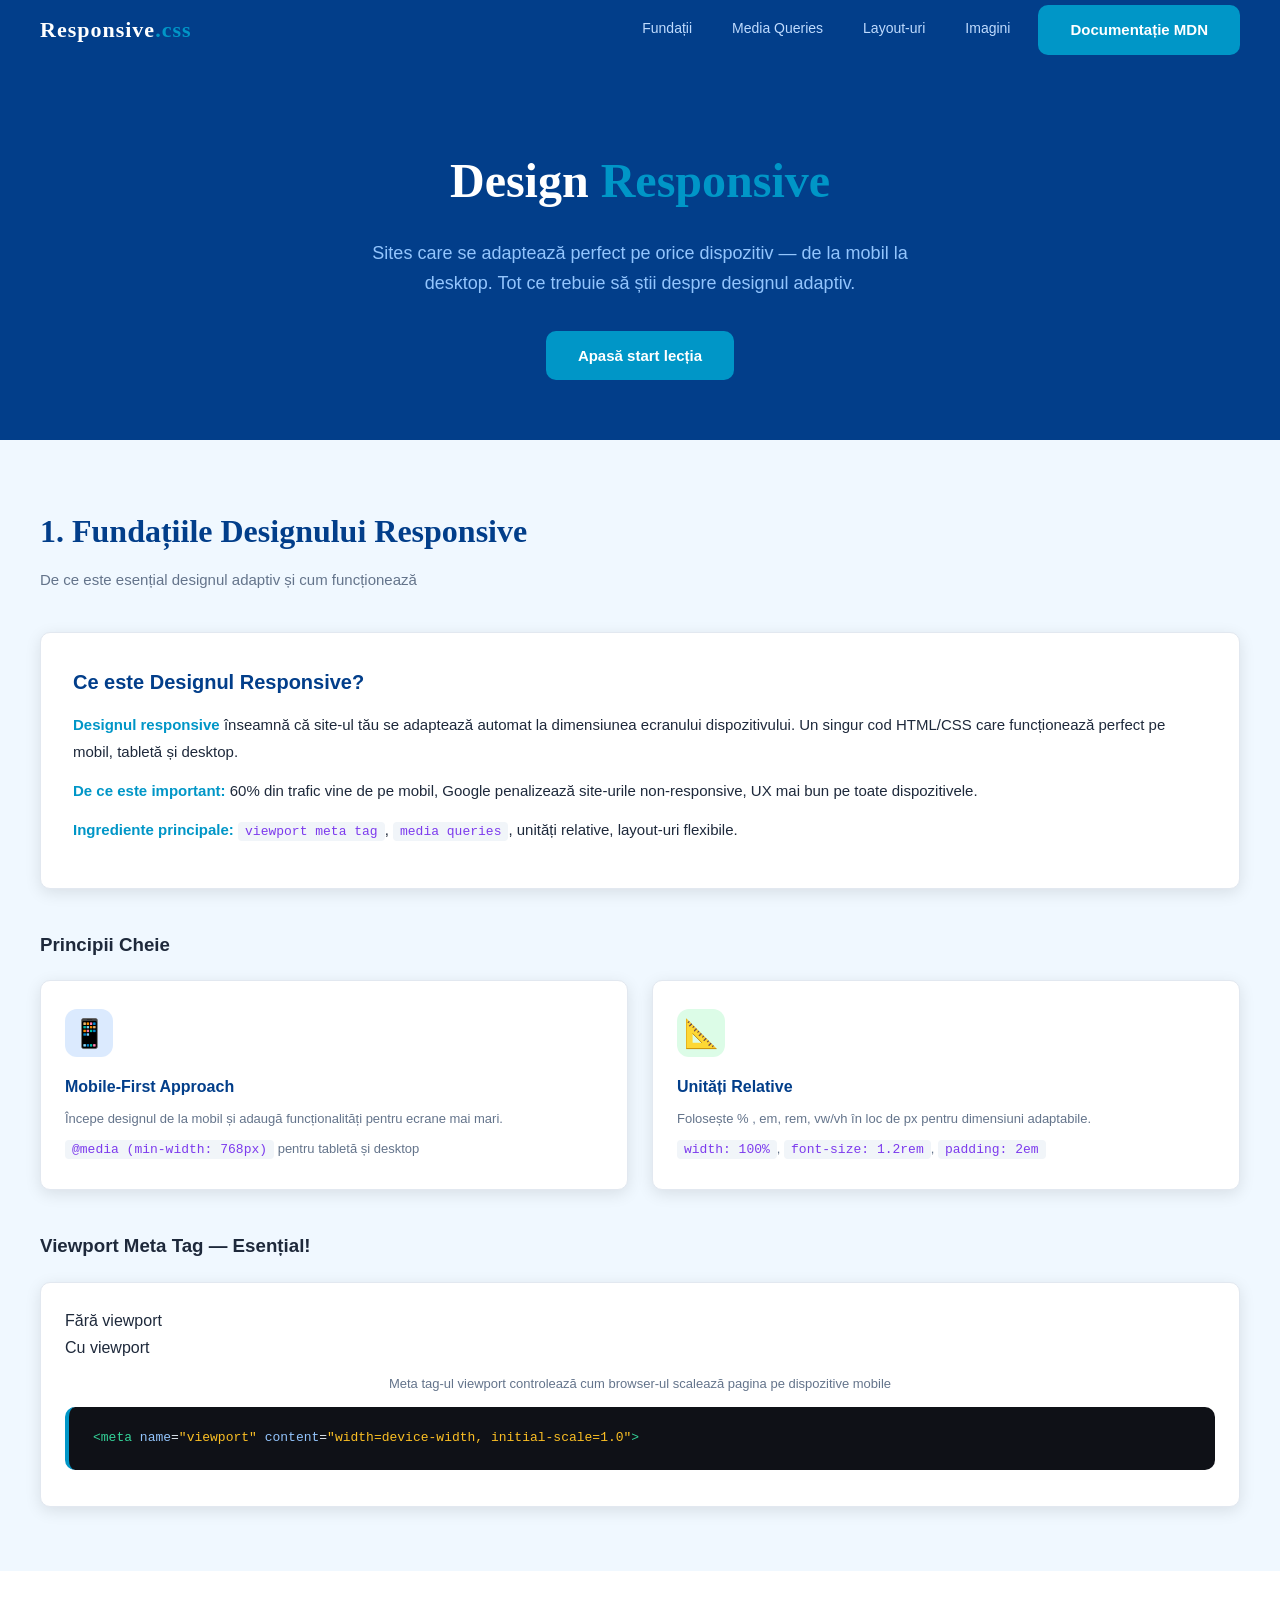
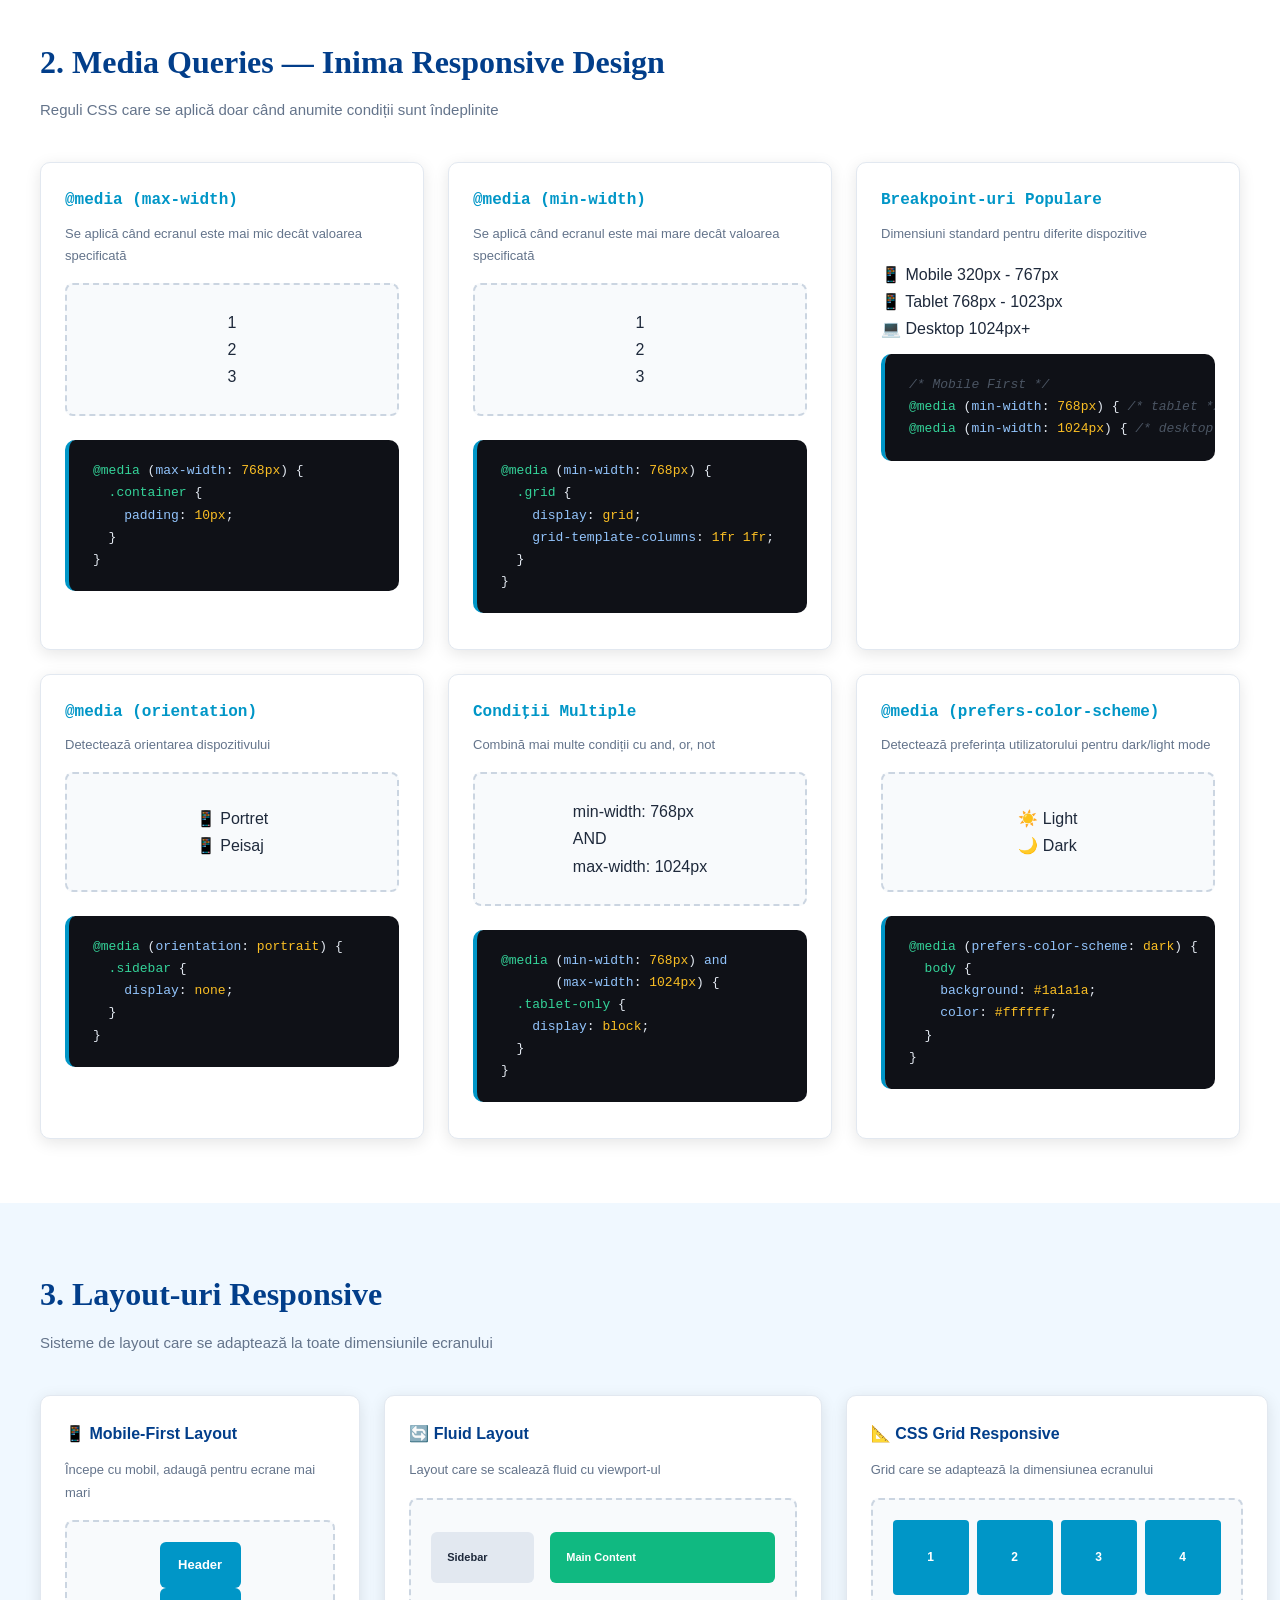
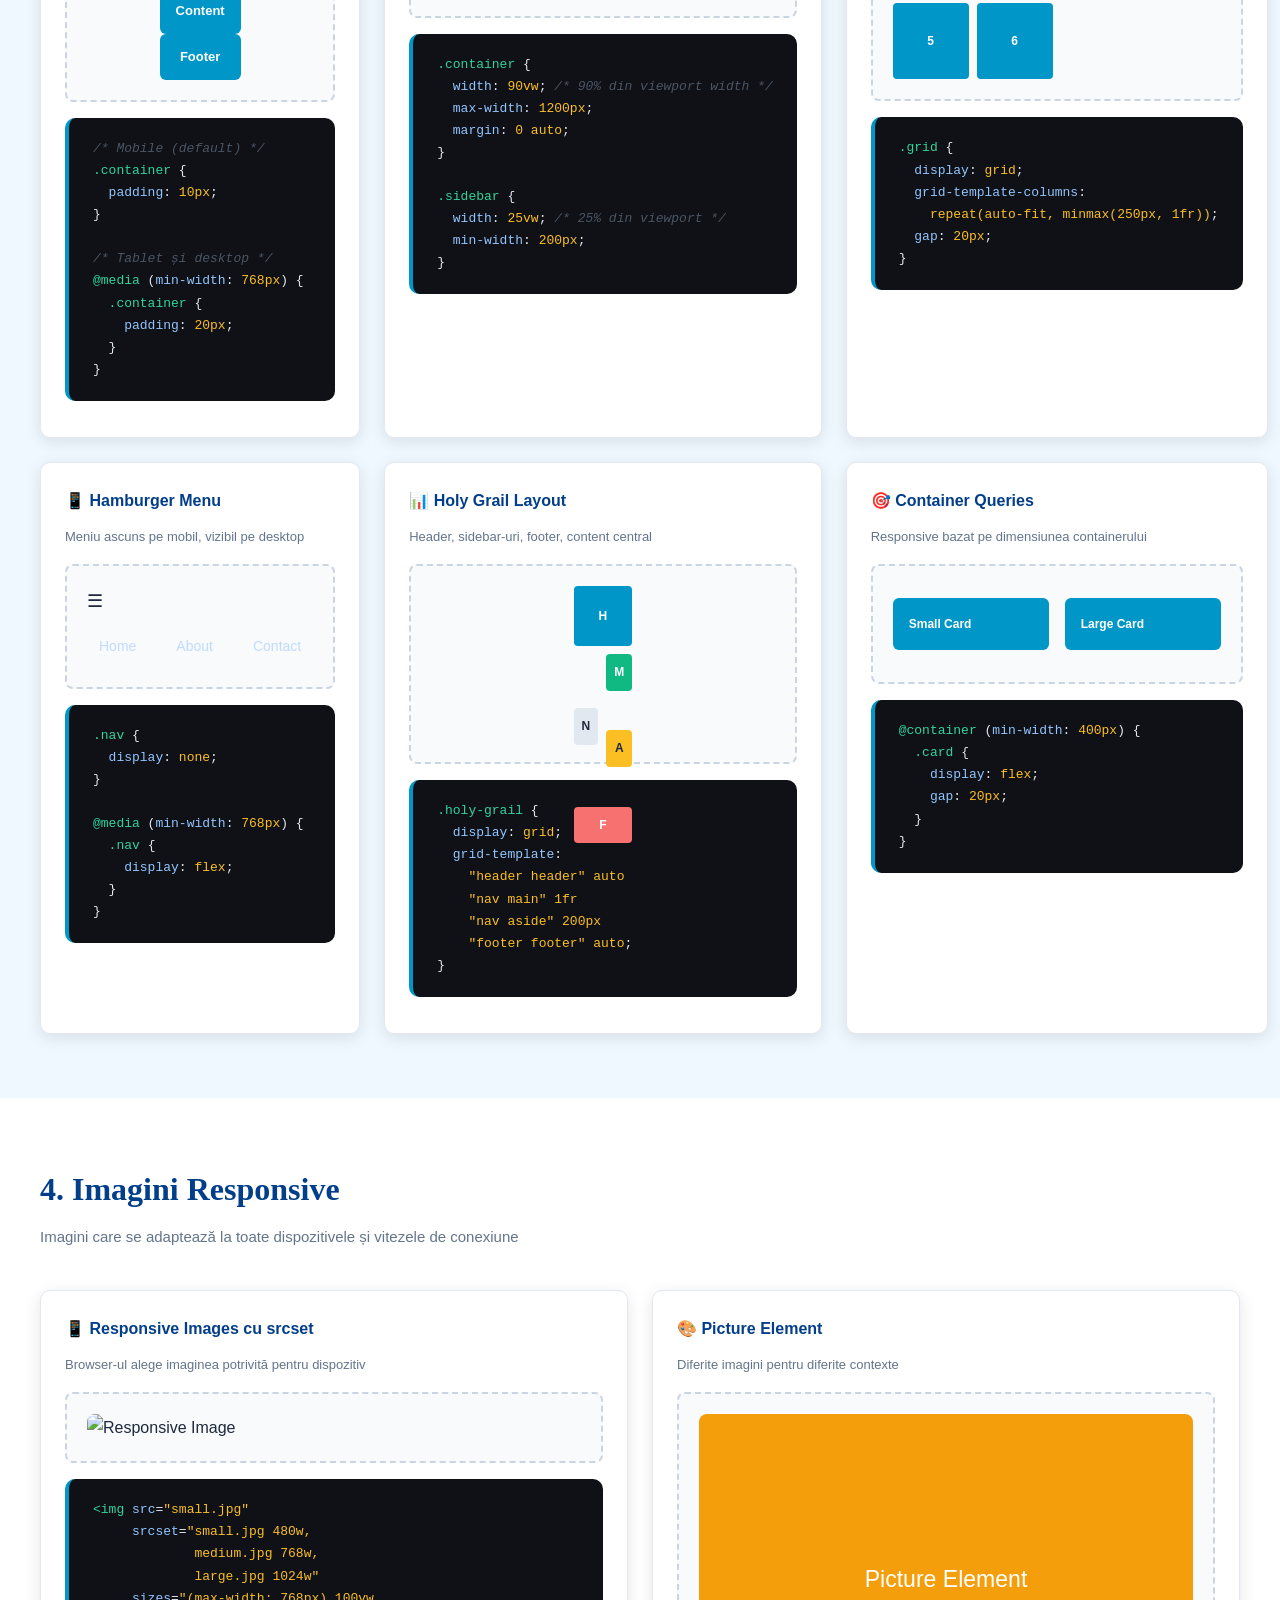
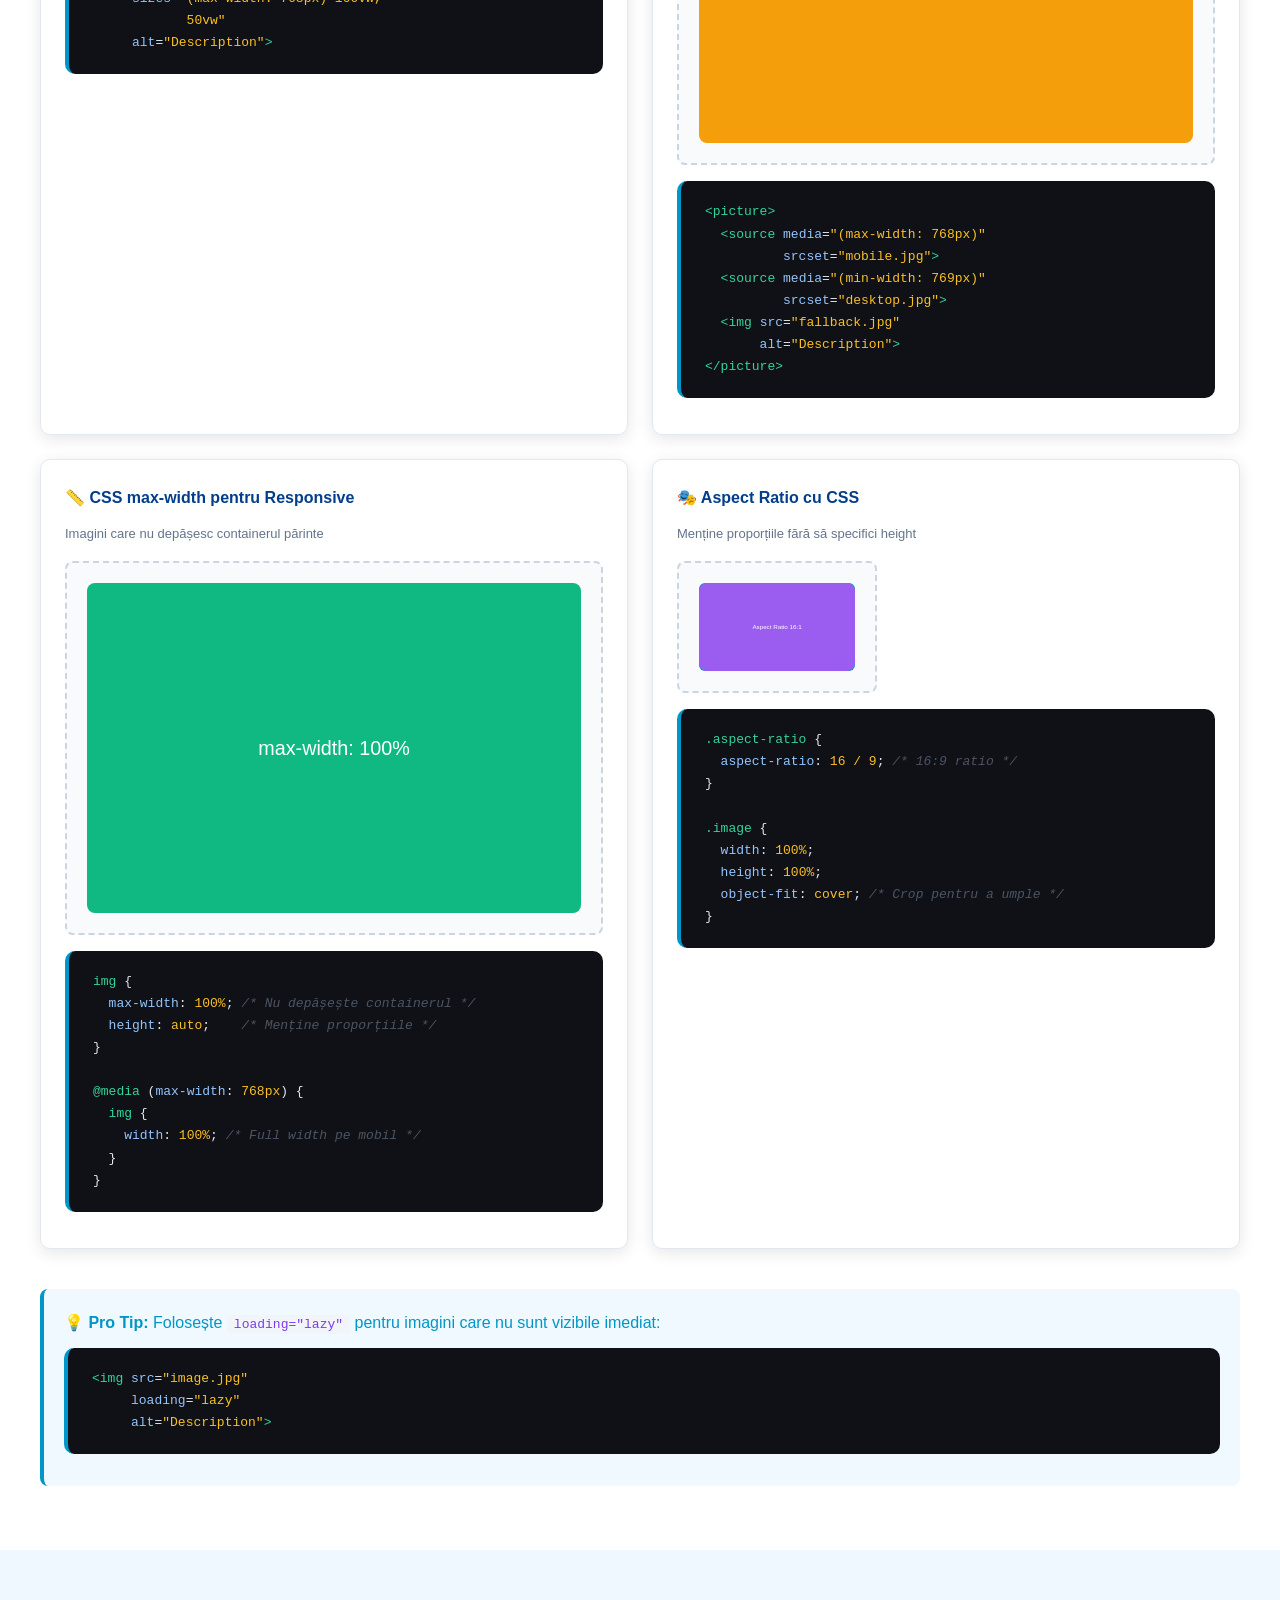
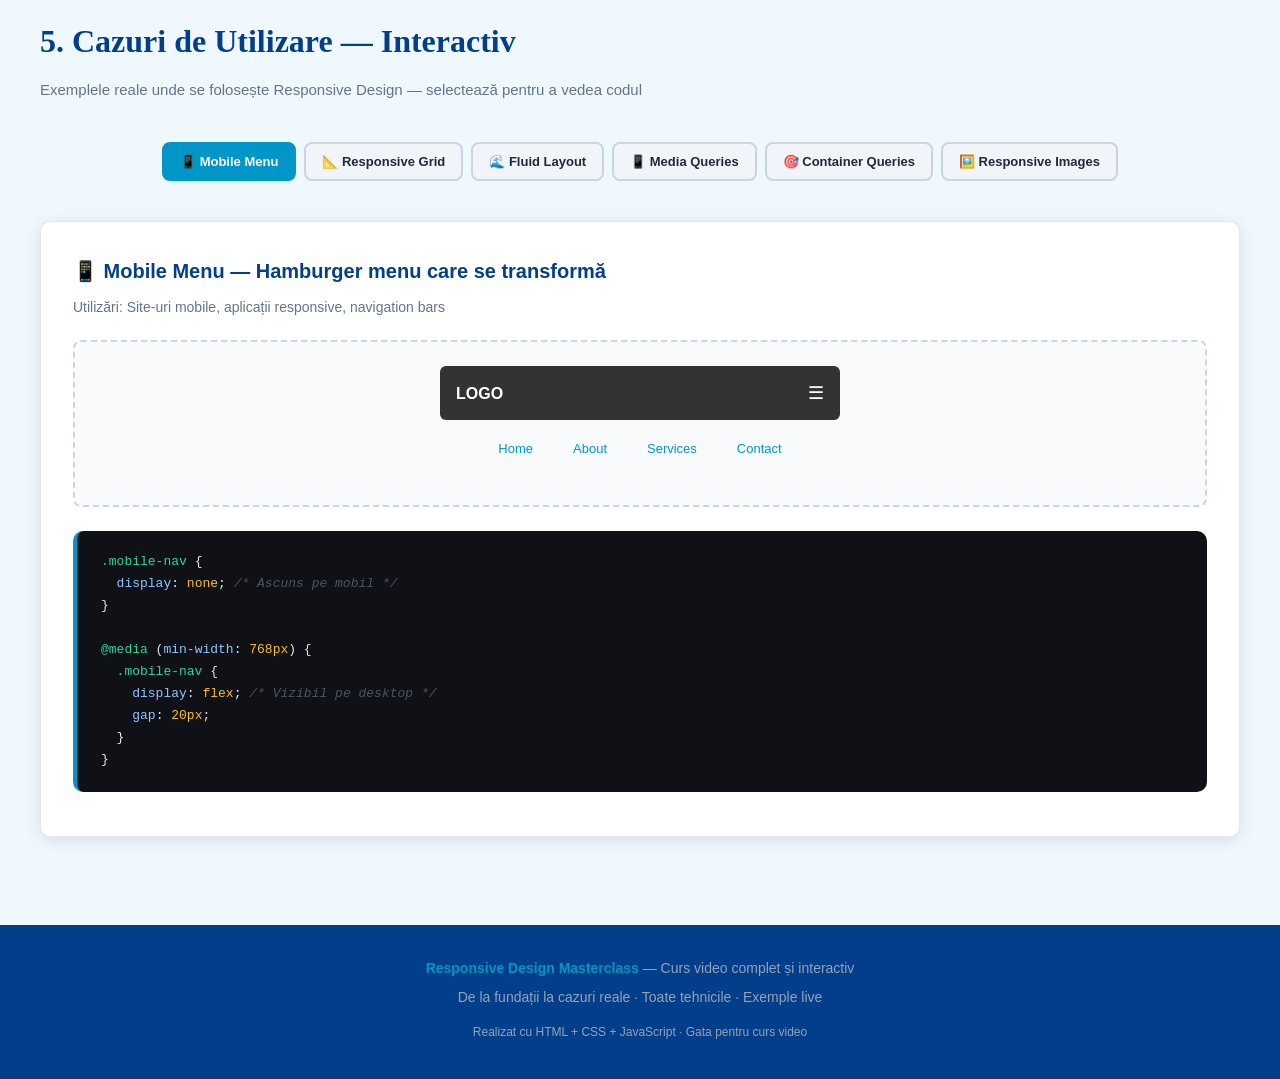
==== commit 47bfb631: "[feat] responsive" ====
--- a/bazele-css.html
+++ b/bazele-css.html
@@ -3,433 +3,635 @@
 <head>
   <meta charset="UTF-8">
   <meta name="viewport" content="width=device-width, initial-scale=1.0">
-  <title>Flexbox — Curs Video Complet</title>
+  <title>Responsive Design — Curs Video Complet</title>
 
   <link rel="stylesheet" href="styles.css">
 </head>
 <body>
 
   <header>
-    <div class="logo">Flexbox<span>.css</span></div>
+    <div class="logo">Responsive<span>.css</span></div>
     <nav>
       <a href="#fundamentals">Fundații</a>
-      <a href="#properties">Proprietăți</a>
-      <a href="#interactive">Cazuri de Utilizare</a>
-      <a href="https://developer.mozilla.org/ro/docs/Web/CSS/CSS_Flexible_Box_Layout" class="btn btn-small" target="_blank">Documentație MDN</a>
+      <a href="#media-queries">Media Queries</a>
+      <a href="#layouts">Layout-uri</a>
+      <a href="#images">Imagini</a>
+      <a href="https://developer.mozilla.org/ro/docs/Web/CSS/Media_Queries" class="btn btn-small" target="_blank">Documentație MDN</a>
     </nav>
   </header>
 
   <!-- ══════════════════════════════════
-       HERO — Flexbox focused
+       HERO — Responsive Design focused
   ══════════════════════════════════ -->
   <div class="hero">
-    <h1>Stăpânește <span>Flexbox</span></h1>
-    <p>De la concepte de bază la cazuri reale de utilizare. Totul ce trebuie să știi despre layoutul flexibil în CSS.</p>
+    <h1>Design <span>Responsive</span></h1>
+    <p>Sites care se adaptează perfect pe orice dispozitiv — de la mobil la desktop. Tot ce trebuie să știi despre designul adaptiv.</p>
     <a href="#fundamentals" class="btn">Apasă start lecția</a>
   </div>
 
 
   <!-- ══════════════════════════════════
-       SECȚIUNEA 1 — FLEXBOX FUNDAMENTALS
+       SECȚIUNEA 1 — RESPONSIVE FUNDAMENTALS
   ══════════════════════════════════ -->
   <section id="fundamentals">
     <div class="container">
-      <h2 class="titlu-sectiune">1. Fundațiile Flexbox</h2>
-      <p class="subtitlu-sectiune">Cum funcționează layoutul flexibil — axă principală și transversală</p>
+      <h2 class="titlu-sectiune">1. Fundațiile Designului Responsive</h2>
+      <p class="subtitlu-sectiune">De ce este esențial designul adaptiv și cum funcționează</p>
 
       <div class="fundamental-intro">
         <div class="intro-text">
-          <h3>Ce este Flexbox?</h3>
-          <p><strong>Flexbox</strong> este un sistem de layout CSS care permite distribuirea spațiului și alinierea elementelor într-o dimensiune (pe o singură axă — rând sau coloană).</p>
-          <p><strong>Când îl folosești:</strong> Navigații, butoane inline, bar-uri cu conținut distribuit, card-uri pe o linie, etc.</p>
-          <p><strong>Avantajul principal:</strong> <code>display: flex</code> pe părinte + proprietățile copiilor = layout responsive fără media queries complexe.</p>
-        </div>
-      </div>
-
-      <h3 style="margin-top: 40px; margin-bottom: 20px;">Axe în Flexbox</h3>
+          <h3>Ce este Designul Responsive?</h3>
+          <p><strong>Designul responsive</strong> înseamnă că site-ul tău se adaptează automat la dimensiunea ecranului dispozitivului. Un singur cod HTML/CSS care funcționează perfect pe mobil, tabletă și desktop.</p>
+          <p><strong>De ce este important:</strong> 60% din trafic vine de pe mobil, Google penalizează site-urile non-responsive, UX mai bun pe toate dispozitivele.</p>
+          <p><strong>Ingrediente principale:</strong> <code>viewport meta tag</code>, <code>media queries</code>, unități relative, layout-uri flexibile.</p>
+        </div>
+      </div>
+
+      <h3 style="margin-top: 40px; margin-bottom: 20px;">Principii Cheie</h3>
       <div class="grid-2">
         <div class="card">
-          <div class="card-icon" style="background: #dbeafe; color: #1d4ed8; font-size: 28px;">→</div>
-          <h4>Axa Principală (Main Axis)</h4>
-          <p style="font-size: 13px;">Direcția în care se aranjează elementele. Default: orizontală (stânga → dreapta).</p>
-          <p style="font-size: 13px; margin-top: 10px;"><code>flex-direction</code>: <code>row</code> (orizontal) sau <code>column</code> (vertical)</p>
+          <div class="card-icon" style="background: #dbeafe; color: #1d4ed8; font-size: 28px;">📱</div>
+          <h4>Mobile-First Approach</h4>
+          <p style="font-size: 13px;">Începe designul de la mobil și adaugă funcționalități pentru ecrane mai mari.</p>
+          <p style="font-size: 13px; margin-top: 10px;"><code>@media (min-width: 768px)</code> pentru tabletă și desktop</p>
         </div>
 
         <div class="card">
-          <div class="card-icon" style="background: #dcfce7; color: #15803d; font-size: 28px;">↓</div>
-          <h4>Axa Transversală (Cross Axis)</h4>
-          <p style="font-size: 13px;">Axa perpendiculară pe axa principală. Pentru alinierea verticală (în row mode).</p>
-          <p style="font-size: 13px; margin-top: 10px;"><code>align-items</code>: aliniază toți copiii pe axa transversală</p>
-        </div>
-      </div>
-
-      <h3 style="margin-top: 40px; margin-bottom: 20px;">Vizualizare Practică</h3>
-      <div class="grid-3">
-        <div class="demo-card">
-          <p class="flex-label">display: flex; flex-direction: row;</p>
-          <div class="flex-demo row">
-            <div class="flex-item">A</div>
-            <div class="flex-item">B</div>
-            <div class="flex-item">C</div>
-          </div>
-          <p class="demo-desc">Elementele pe rând (default)</p>
-        </div>
-
-        <div class="demo-card">
-          <p class="flex-label">display: flex; flex-direction: column;</p>
-          <div class="flex-demo column">
-            <div class="flex-item">A</div>
-            <div class="flex-item">B</div>
-            <div class="flex-item">C</div>
-          </div>
-          <p class="demo-desc">Elementele pe coloană</p>
-        </div>
-
-        <div class="demo-card">
-          <p class="flex-label">display: flex; gap: 16px;</p>
-          <div class="flex-demo row gap">
-            <div class="flex-item">1</div>
-            <div class="flex-item">2</div>
-            <div class="flex-item">3</div>
-          </div>
-          <p class="demo-desc">Spațiu între elemente cu gap</p>
-        </div>
+          <div class="card-icon" style="background: #dcfce7; color: #15803d; font-size: 28px;">📐</div>
+          <h4>Unități Relative</h4>
+          <p style="font-size: 13px;">Folosește % , em, rem, vw/vh în loc de px pentru dimensiuni adaptabile.</p>
+          <p style="font-size: 13px; margin-top: 10px;"><code>width: 100%</code>, <code>font-size: 1.2rem</code>, <code>padding: 2em</code></p>
+        </div>
+      </div>
+
+      <h3 style="margin-top: 40px; margin-bottom: 20px;">Viewport Meta Tag — Esențial!</h3>
+      <div class="demo-card">
+        <div class="viewport-demo">
+          <div class="device mobile">
+            <div class="screen">
+              <div class="content">Fără viewport</div>
+            </div>
+          </div>
+          <div class="device desktop">
+            <div class="screen">
+              <div class="content">Cu viewport</div>
+            </div>
+          </div>
+        </div>
+        <p class="demo-desc">Meta tag-ul viewport controlează cum browser-ul scalează pagina pe dispozitive mobile</p>
+        <pre class="cod-bloc"><span class="sel">&lt;meta</span> <span class="prop">name</span>=<span class="val">"viewport"</span> <span class="prop">content</span>=<span class="val">"width=device-width, initial-scale=1.0"</span><span class="sel">&gt;</span></pre>
       </div>
     </div>
   </section>
-
-
   <!-- ══════════════════════════════════
-       SECȚIUNEA 2 — FLEXBOX PROPERTIES
+       SECȚIUNEA 2 — MEDIA QUERIES
   ══════════════════════════════════ -->
-  <section id="properties" class="sectiune-alba">
+  <section id="media-queries" class="sectiune-alba">
     <div class="container">
-      <h2 class="titlu-sectiune">2. Proprietățile Cheie ale Flexbox</h2>
-      <p class="subtitlu-sectiune">Controlează alinierea, spațierea și dimensionarea elementelor</p>
+      <h2 class="titlu-sectiune">2. Media Queries — Inima Responsive Design</h2>
+      <p class="subtitlu-sectiune">Reguli CSS care se aplică doar când anumite condiții sunt îndeplinite</p>
 
       <div class="properties-grid">
-        <!-- justify-content -->
+        <!-- Basic Media Query -->
         <div class="prop-card">
-          <h4>justify-content</h4>
-          <p class="prop-desc">Aliniază pe axa principală (orizontal în row mode)</p>
-          <div class="flex-demo row center-demo">
-            <div class="flex-item-small">A</div>
-            <div class="flex-item-small">B</div>
-            <div class="flex-item-small">C</div>
-          </div>
-          <pre class="cod-bloc"><span class="prop">justify-content</span>: <span class="val">center</span>;</pre>
-          <div class="values-list">
-            <span class="value-tag">flex-start</span>
-            <span class="value-tag">center</span>
-            <span class="value-tag">flex-end</span>
-            <span class="value-tag">space-between</span>
-            <span class="value-tag">space-around</span>
-            <span class="value-tag">space-evenly</span>
-          </div>
-        </div>
-
-        <!-- align-items -->
+          <h4>@media (max-width)</h4>
+          <p class="prop-desc">Se aplică când ecranul este mai mic decât valoarea specificată</p>
+          <div class="demo-showcase">
+            <div class="responsive-demo mobile-layout">
+              <div class="demo-item">1</div>
+              <div class="demo-item">2</div>
+              <div class="demo-item">3</div>
+            </div>
+          </div>
+          <pre class="cod-bloc"><span class="sel">@media</span> (<span class="prop">max-width</span>: <span class="val">768px</span>) {
+  <span class="sel">.container</span> {
+    <span class="prop">padding</span>: <span class="val">10px</span>;
+  }
+}</pre>
+        </div>
+
+        <!-- min-width -->
         <div class="prop-card">
-          <h4>align-items</h4>
-          <p class="prop-desc">Aliniază pe axa transversală (vertical în row mode)</p>
-          <div class="flex-demo row align-center" style="height: 140px;">
-            <div class="flex-item-small">A</div>
-            <div class="flex-item-small">B</div>
-            <div class="flex-item-small">C</div>
-          </div>
-          <pre class="cod-bloc"><span class="prop">align-items</span>: <span class="val">center</span>;</pre>
-          <div class="values-list">
-            <span class="value-tag">stretch</span>
-            <span class="value-tag">flex-start</span>
-            <span class="value-tag">center</span>
-            <span class="value-tag">flex-end</span>
-            <span class="value-tag">baseline</span>
-          </div>
-        </div>
-
-        <!-- flex-wrap -->
+          <h4>@media (min-width)</h4>
+          <p class="prop-desc">Se aplică când ecranul este mai mare decât valoarea specificată</p>
+          <div class="demo-showcase">
+            <div class="responsive-demo desktop-layout">
+              <div class="demo-item">1</div>
+              <div class="demo-item">2</div>
+              <div class="demo-item">3</div>
+            </div>
+          </div>
+          <pre class="cod-bloc"><span class="sel">@media</span> (<span class="prop">min-width</span>: <span class="val">768px</span>) {
+  <span class="sel">.grid</span> {
+    <span class="prop">display</span>: <span class="val">grid</span>;
+    <span class="prop">grid-template-columns</span>: <span class="val">1fr 1fr</span>;
+  }
+}</pre>
+        </div>
+
+        <!-- Breakpoints -->
         <div class="prop-card">
-          <h4>flex-wrap</h4>
-          <p class="prop-desc">Permite elementelor să se înnoriteze pe mai multe linii</p>
-          <div class="flex-demo row wrap">
-            <div class="flex-item-small">1</div>
-            <div class="flex-item-small">2</div>
-            <div class="flex-item-small">3</div>
-            <div class="flex-item-small">4</div>
-            <div class="flex-item-small">5</div>
-            <div class="flex-item-small">6</div>
-          </div>
-          <pre class="cod-bloc"><span class="prop">flex-wrap</span>: <span class="val">wrap</span>;</pre>
-          <div class="values-list">
-            <span class="value-tag">nowrap</span>
-            <span class="value-tag">wrap</span>
-            <span class="value-tag">wrap-reverse</span>
-          </div>
-        </div>
-
-        <!-- flex (grow/shrink/basis) -->
+          <h4>Breakpoint-uri Populare</h4>
+          <p class="prop-desc">Dimensiuni standard pentru diferite dispozitive</p>
+          <div class="breakpoints-list">
+            <div class="breakpoint-item">
+              <span class="device-name">📱 Mobile</span>
+              <span class="breakpoint-value">320px - 767px</span>
+            </div>
+            <div class="breakpoint-item">
+              <span class="device-name">📱 Tablet</span>
+              <span class="breakpoint-value">768px - 1023px</span>
+            </div>
+            <div class="breakpoint-item">
+              <span class="device-name">💻 Desktop</span>
+              <span class="breakpoint-value">1024px+</span>
+            </div>
+          </div>
+          <pre class="cod-bloc"><span class="cm">/* Mobile First */</span>
+<span class="sel">@media</span> (<span class="prop">min-width</span>: <span class="val">768px</span>) { <span class="cm">/* tablet */</span> }
+<span class="sel">@media</span> (<span class="prop">min-width</span>: <span class="val">1024px</span>) { <span class="cm">/* desktop */</span> }</pre>
+        </div>
+
+        <!-- Orientation -->
         <div class="prop-card">
-          <h4>flex (shorthand)</h4>
-          <p class="prop-desc">Controlează cum se dezvoltă/se micșorează elementele</p>
-          <div class="flex-demo row space-demo">
-            <div class="flex-item-grow">Crește</div>
-            <div class="flex-item-grow">Crește</div>
-            <div class="flex-item-grow">Crește</div>
-          </div>
-          <pre class="cod-bloc"><span class="prop">flex</span>: <span class="val">1</span>; <span class="cm">/* grow, shrink, basis */</span></pre>
-          <div class="values-list">
-            <span class="value-tag">flex: 0 1 auto (default)</span>
-            <span class="value-tag">flex: 1 (egal)</span>
-            <span class="value-tag">flex: 1 0 200px</span>
-          </div>
-        </div>
-
-        <!-- gap -->
+          <h4>@media (orientation)</h4>
+          <p class="prop-desc">Detectează orientarea dispozitivului</p>
+          <div class="demo-showcase">
+            <div class="orientation-demo">
+              <div class="portrait">📱 Portret</div>
+              <div class="landscape">📱 Peisaj</div>
+            </div>
+          </div>
+          <pre class="cod-bloc"><span class="sel">@media</span> (<span class="prop">orientation</span>: <span class="val">portrait</span>) {
+  <span class="sel">.sidebar</span> {
+    <span class="prop">display</span>: <span class="val">none</span>;
+  }
+}</pre>
+        </div>
+
+        <!-- Multiple Conditions -->
         <div class="prop-card">
-          <h4>gap</h4>
-          <p class="prop-desc">Spațiu între elementele flex (fără margin)</p>
-          <div class="flex-demo row with-gap">
-            <div class="flex-item-small">A</div>
-            <div class="flex-item-small">B</div>
-            <div class="flex-item-small">C</div>
-          </div>
-          <pre class="cod-bloc"><span class="prop">gap</span>: <span class="val">20px</span>;</pre>
-          <div class="values-list">
-            <span class="value-tag">gap: 10px (egal)</span>
-            <span class="value-tag">gap: 10px 20px</span>
-          </div>
-        </div>
-
-        <!-- align-content -->
+          <h4>Condiții Multiple</h4>
+          <p class="prop-desc">Combină mai multe condiții cu and, or, not</p>
+          <div class="demo-showcase">
+            <div class="conditions-demo">
+              <div class="condition">min-width: 768px</div>
+              <div class="operator">AND</div>
+              <div class="condition">max-width: 1024px</div>
+            </div>
+          </div>
+          <pre class="cod-bloc"><span class="sel">@media</span> (<span class="prop">min-width</span>: <span class="val">768px</span>) <span class="prop">and</span> 
+       (<span class="prop">max-width</span>: <span class="val">1024px</span>) {
+  <span class="sel">.tablet-only</span> {
+    <span class="prop">display</span>: <span class="val">block</span>;
+  }
+}</pre>
+        </div>
+
+        <!-- prefers-color-scheme -->
         <div class="prop-card">
-          <h4>align-content</h4>
-          <p class="prop-desc">Aliniază mai multe linii pe axa transversală (cu flex-wrap)</p>
-          <div class="flex-demo row wrap" style="height: 140px;">
-            <div class="flex-item-small">1</div>
-            <div class="flex-item-small">2</div>
-            <div class="flex-item-small">3</div>
-            <div class="flex-item-small">4</div>
-          </div>
-          <pre class="cod-bloc"><span class="prop">align-content</span>: <span class="val">center</span>;</pre>
-          <div class="values-list">
-            <span class="value-tag">stretch</span>
-            <span class="value-tag">flex-start</span>
-            <span class="value-tag">center</span>
-            <span class="value-tag">space-between</span>
-          </div>
+          <h4>@media (prefers-color-scheme)</h4>
+          <p class="prop-desc">Detectează preferința utilizatorului pentru dark/light mode</p>
+          <div class="demo-showcase">
+            <div class="theme-demo">
+              <div class="light-theme">☀️ Light</div>
+              <div class="dark-theme">🌙 Dark</div>
+            </div>
+          </div>
+          <pre class="cod-bloc"><span class="sel">@media</span> (<span class="prop">prefers-color-scheme</span>: <span class="val">dark</span>) {
+  <span class="sel">body</span> {
+    <span class="prop">background</span>: <span class="val">#1a1a1a</span>;
+    <span class="prop">color</span>: <span class="val">#ffffff</span>;
+  }
+}</pre>
         </div>
       </div>
     </div>
   </section>
-
-
   <!-- ══════════════════════════════════
-       SECȚIUNEA 3 — INTERACTIVE USE CASES
+       SECȚIUNEA 3 — RESPONSIVE LAYOUTS
+  ══════════════════════════════════ -->
+  <section id="layouts">
+    <div class="container">
+      <h2 class="titlu-sectiune">3. Layout-uri Responsive</h2>
+      <p class="subtitlu-sectiune">Sisteme de layout care se adaptează la toate dimensiunile ecranului</p>
+
+      <div class="grid-3">
+        <div class="layout-card">
+          <h4>📱 Mobile-First Layout</h4>
+          <p style="font-size: 13px;">Începe cu mobil, adaugă pentru ecrane mai mari</p>
+          <div class="layout-demo mobile-first">
+            <div class="mobile-stack">
+              <div class="stack-item">Header</div>
+              <div class="stack-item">Content</div>
+              <div class="stack-item">Footer</div>
+            </div>
+          </div>
+          <pre class="cod-bloc"><span class="cm">/* Mobile (default) */</span>
+<span class="sel">.container</span> {
+  <span class="prop">padding</span>: <span class="val">10px</span>;
+}
+
+<span class="cm">/* Tablet și desktop */</span>
+<span class="sel">@media</span> (<span class="prop">min-width</span>: <span class="val">768px</span>) {
+  <span class="sel">.container</span> {
+    <span class="prop">padding</span>: <span class="val">20px</span>;
+  }
+}</pre>
+        </div>
+
+        <div class="layout-card">
+          <h4>🔄 Fluid Layout</h4>
+          <p style="font-size: 13px;">Layout care se scalează fluid cu viewport-ul</p>
+          <div class="layout-demo fluid">
+            <div class="fluid-container">
+              <div class="fluid-sidebar">Sidebar</div>
+              <div class="fluid-main">Main Content</div>
+            </div>
+          </div>
+          <pre class="cod-bloc"><span class="sel">.container</span> {
+  <span class="prop">width</span>: <span class="val">90vw</span>; <span class="cm">/* 90% din viewport width */</span>
+  <span class="prop">max-width</span>: <span class="val">1200px</span>;
+  <span class="prop">margin</span>: <span class="val">0 auto</span>;
+}
+
+<span class="sel">.sidebar</span> {
+  <span class="prop">width</span>: <span class="val">25vw</span>; <span class="cm">/* 25% din viewport */</span>
+  <span class="prop">min-width</span>: <span class="val">200px</span>;
+}</pre>
+        </div>
+
+        <div class="layout-card">
+          <h4>📐 CSS Grid Responsive</h4>
+          <p style="font-size: 13px;">Grid care se adaptează la dimensiunea ecranului</p>
+          <div class="layout-demo grid-responsive">
+            <div class="grid-item">1</div>
+            <div class="grid-item">2</div>
+            <div class="grid-item">3</div>
+            <div class="grid-item">4</div>
+            <div class="grid-item">5</div>
+            <div class="grid-item">6</div>
+          </div>
+          <pre class="cod-bloc"><span class="sel">.grid</span> {
+  <span class="prop">display</span>: <span class="val">grid</span>;
+  <span class="prop">grid-template-columns</span>: 
+    <span class="val">repeat(auto-fit, minmax(250px, 1fr))</span>;
+  <span class="prop">gap</span>: <span class="val">20px</span>;
+}</pre>
+        </div>
+
+        <div class="layout-card">
+          <h4>📱 Hamburger Menu</h4>
+          <p style="font-size: 13px;">Meniu ascuns pe mobil, vizibil pe desktop</p>
+          <div class="layout-demo hamburger">
+            <div class="hamburger-menu">
+              <div class="hamburger-icon">☰</div>
+              <nav class="hamburger-nav">
+                <a href="#">Home</a>
+                <a href="#">About</a>
+                <a href="#">Contact</a>
+              </nav>
+            </div>
+          </div>
+          <pre class="cod-bloc"><span class="sel">.nav</span> {
+  <span class="prop">display</span>: <span class="val">none</span>;
+}
+
+<span class="sel">@media</span> (<span class="prop">min-width</span>: <span class="val">768px</span>) {
+  <span class="sel">.nav</span> {
+    <span class="prop">display</span>: <span class="val">flex</span>;
+  }
+}</pre>
+        </div>
+
+        <div class="layout-card">
+          <h4>📊 Holy Grail Layout</h4>
+          <p style="font-size: 13px;">Header, sidebar-uri, footer, content central</p>
+          <div class="layout-demo holy-grail">
+            <header>H</header>
+            <nav>N</nav>
+            <main>M</main>
+            <aside>A</aside>
+            <footer>F</footer>
+          </div>
+          <pre class="cod-bloc"><span class="sel">.holy-grail</span> {
+  <span class="prop">display</span>: <span class="val">grid</span>;
+  <span class="prop">grid-template</span>: 
+    <span class="val">"header header" auto</span>
+    <span class="val">"nav main" 1fr</span>
+    <span class="val">"nav aside" 200px</span>
+    <span class="val">"footer footer" auto</span>;
+}</pre>
+        </div>
+
+        <div class="layout-card">
+          <h4>🎯 Container Queries</h4>
+          <p style="font-size: 13px;">Responsive bazat pe dimensiunea containerului</p>
+          <div class="layout-demo container-query">
+            <div class="cq-card small">Small Card</div>
+            <div class="cq-card large">Large Card</div>
+          </div>
+          <pre class="cod-bloc"><span class="sel">@container</span> (<span class="prop">min-width</span>: <span class="val">400px</span>) {
+  <span class="sel">.card</span> {
+    <span class="prop">display</span>: <span class="val">flex</span>;
+    <span class="prop">gap</span>: <span class="val">20px</span>;
+  }
+}</pre>
+        </div>
+      </div>
+    </div>
+  </section>
+  <!-- ══════════════════════════════════
+       SECȚIUNEA 4 — RESPONSIVE IMAGES
+  ══════════════════════════════════ -->
+  <section id="images" class="sectiune-alba">
+    <div class="container">
+      <h2 class="titlu-sectiune">4. Imagini Responsive</h2>
+      <p class="subtitlu-sectiune">Imagini care se adaptează la toate dispozitivele și vitezele de conexiune</p>
+
+      <div class="grid-2">
+        <div class="image-card">
+          <h4>📱 Responsive Images cu srcset</h4>
+          <p style="font-size: 13px;">Browser-ul alege imaginea potrivită pentru dispozitiv</p>
+          <div class="image-demo">
+            <img src="[data-uri]" alt="Responsive Image" style="width: 100%; height: auto; border-radius: 8px;">
+          </div>
+          <pre class="cod-bloc"><span class="sel">&lt;img</span> <span class="prop">src</span>=<span class="val">"small.jpg"</span>
+     <span class="prop">srcset</span>=<span class="val">"small.jpg 480w,
+             medium.jpg 768w,
+             large.jpg 1024w"</span>
+     <span class="prop">sizes</span>=<span class="val">"(max-width: 768px) 100vw,
+            50vw"</span>
+     <span class="prop">alt</span>=<span class="val">"Description"</span><span class="sel">&gt;</span></pre>
+        </div>
+
+        <div class="image-card">
+          <h4>🎨 Picture Element</h4>
+          <p style="font-size: 13px;">Diferite imagini pentru diferite contexte</p>
+          <div class="image-demo">
+            <img src="[data-uri]" alt="Picture Element" style="width: 100%; height: auto; border-radius: 8px;">
+          </div>
+          <pre class="cod-bloc"><span class="sel">&lt;picture&gt;</span>
+  <span class="sel">&lt;source</span> <span class="prop">media</span>=<span class="val">"(max-width: 768px)"</span>
+          <span class="prop">srcset</span>=<span class="val">"mobile.jpg"</span><span class="sel">&gt;</span>
+  <span class="sel">&lt;source</span> <span class="prop">media</span>=<span class="val">"(min-width: 769px)"</span>
+          <span class="prop">srcset</span>=<span class="val">"desktop.jpg"</span><span class="sel">&gt;</span>
+  <span class="sel">&lt;img</span> <span class="prop">src</span>=<span class="val">"fallback.jpg"</span> 
+       <span class="prop">alt</span>=<span class="val">"Description"</span><span class="sel">&gt;</span>
+<span class="sel">&lt;/picture&gt;</span></pre>
+        </div>
+
+        <div class="image-card">
+          <h4>📏 CSS max-width pentru Responsive</h4>
+          <p style="font-size: 13px;">Imagini care nu depășesc containerul părinte</p>
+          <div class="image-demo">
+            <img src="[data-uri]" alt="CSS max-width" style="width: 100%; height: auto; border-radius: 8px;">
+          </div>
+          <pre class="cod-bloc"><span class="sel">img</span> {
+  <span class="prop">max-width</span>: <span class="val">100%</span>; <span class="cm">/* Nu depășește containerul */</span>
+  <span class="prop">height</span>: <span class="val">auto</span>;    <span class="cm">/* Menține proporțiile */</span>
+}
+
+<span class="sel">@media</span> (<span class="prop">max-width</span>: <span class="val">768px</span>) {
+  <span class="sel">img</span> {
+    <span class="prop">width</span>: <span class="val">100%</span>; <span class="cm">/* Full width pe mobil */</span>
+  }
+}</pre>
+        </div>
+
+        <div class="image-card">
+          <h4>🎭 Aspect Ratio cu CSS</h4>
+          <p style="font-size: 13px;">Menține proporțiile fără să specifici height</p>
+          <div class="image-demo aspect-ratio">
+            <div class="aspect-container">
+              <img src="[data-uri]" alt="Aspect Ratio" style="width: 100%; height: 100%; object-fit: cover; border-radius: 8px;">
+            </div>
+          </div>
+          <pre class="cod-bloc"><span class="sel">.aspect-ratio</span> {
+  <span class="prop">aspect-ratio</span>: <span class="val">16 / 9</span>; <span class="cm">/* 16:9 ratio */</span>
+}
+
+<span class="sel">.image</span> {
+  <span class="prop">width</span>: <span class="val">100%</span>;
+  <span class="prop">height</span>: <span class="val">100%</span>;
+  <span class="prop">object-fit</span>: <span class="val">cover</span>; <span class="cm">/* Crop pentru a umple */</span>
+}</pre>
+        </div>
+      </div>
+
+      <div style="margin-top: 40px; background-color: #f0f9ff; border-left: 4px solid #0096C7; padding: 20px; border-radius: 8px;">
+        <p style="margin: 0; color: #0096C7;"><strong>💡 Pro Tip:</strong> Folosește <code>loading="lazy"</code> pentru imagini care nu sunt vizibile imediat:</p>
+        <pre class="cod-bloc" style="margin-top: 12px; border-left-color: #0096C7;"><span class="sel">&lt;img</span> <span class="prop">src</span>=<span class="val">"image.jpg"</span> 
+     <span class="prop">loading</span>=<span class="val">"lazy"</span> 
+     <span class="prop">alt</span>=<span class="val">"Description"</span><span class="sel">&gt;</span></pre>
+      </div>
+    </div>
+  </section>
+
+  <!-- ══════════════════════════════════
+       SECȚIUNEA 5 — RESPONSIVE INTERACTIVE
   ══════════════════════════════════ -->
   <section id="interactive">
     <div class="container">
-      <h2 class="titlu-sectiune">3. Cazuri de Utilizare — Interactiv</h2>
-      <p class="subtitlu-sectiune">Exemplele reale unde se folosește Flexbox — selectează pentru a vedea codul</p>
+      <h2 class="titlu-sectiune">5. Cazuri de Utilizare — Interactiv</h2>
+      <p class="subtitlu-sectiune">Exemplele reale unde se folosește Responsive Design — selectează pentru a vedea codul</p>
 
       <div class="use-cases-controls">
-        <button class="use-case-btn active" onclick="switchUseCase('navbar')">🧭 Navbar</button>
-        <button class="use-case-btn" onclick="switchUseCase('cards')">🎴 Card Grid</button>
-        <button class="use-case-btn" onclick="switchUseCase('form')">📋 Form Layout</button>
-        <button class="use-case-btn" onclick="switchUseCase('buttons')">🔘 Button Group</button>
-        <button class="use-case-btn" onclick="switchUseCase('sidebar')">📌 Sidebar Layout</button>
-        <button class="use-case-btn" onclick="switchUseCase('center')">⭐ Center Content</button>
-      </div>
-
-      <!-- USE CASE 1: Navbar -->
-      <div class="use-case active" id="use-case-navbar">
-        <h3>🧭 Navbar — Meniu pe orizontală</h3>
-        <p class="use-case-desc">Utilizări: Site-uri, aplicații web, menu-uri fixe</p>
+        <button class="use-case-btn active" onclick="switchUseCase('mobile-menu')">📱 Mobile Menu</button>
+        <button class="use-case-btn" onclick="switchUseCase('responsive-grid')">📐 Responsive Grid</button>
+        <button class="use-case-btn" onclick="switchUseCase('fluid-layout')">🌊 Fluid Layout</button>
+        <button class="use-case-btn" onclick="switchUseCase('media-queries')">📱 Media Queries</button>
+        <button class="use-case-btn" onclick="switchUseCase('container-queries')">🎯 Container Queries</button>
+        <button class="use-case-btn" onclick="switchUseCase('responsive-images')">🖼️ Responsive Images</button>
+      </div>
+
+      <!-- USE CASE 1: Mobile Menu -->
+      <div class="use-case active" id="use-case-mobile-menu">
+        <h3>📱 Mobile Menu — Hamburger menu care se transformă</h3>
+        <p class="use-case-desc">Utilizări: Site-uri mobile, aplicații responsive, navigation bars</p>
         
         <div class="demo-showcase">
-          <div class="navbar-demo">
-            <div class="nav-logo">LOGO</div>
-            <div class="nav-links">
+          <div class="mobile-menu-demo">
+            <div class="mobile-header">
+              <div class="mobile-logo">LOGO</div>
+              <div class="hamburger">☰</div>
+            </div>
+            <nav class="mobile-nav">
               <a href="#">Home</a>
+              <a href="#">About</a>
               <a href="#">Services</a>
-              <a href="#">About</a>
               <a href="#">Contact</a>
-            </div>
-            <div class="nav-btn">Sign Up</div>
-          </div>
-        </div>
-
-        <pre class="cod-bloc"><span class="sel">.navbar</span> {
-  <span class="prop">display</span>: <span class="val">flex</span>;
-  <span class="prop">justify-content</span>: <span class="val">space-between</span>;
-  <span class="prop">align-items</span>: <span class="val">center</span>;
-  <span class="prop">padding</span>: <span class="val">16px 40px</span>;
-  <span class="prop">background</span>: <span class="val">#333</span>;
-}
-
-<span class="sel">.nav-links</span> {
-  <span class="prop">display</span>: <span class="val">flex</span>;
-  <span class="prop">gap</span>: <span class="val">24px</span>;
-}</pre>
-      </div>
-
-      <!-- USE CASE 2: Card Grid -->
-      <div class="use-case" id="use-case-cards">
-        <h3>🎴 Card Grid — Rânduri de card-uri cu wrapping</h3>
-        <p class="use-case-desc">Utilizări: Portofolii, galerии, produse, blog-uri</p>
+            </nav>
+          </div>
+        </div>
+
+        <pre class="cod-bloc"><span class="sel">.mobile-nav</span> {
+  <span class="prop">display</span>: <span class="val">none</span>; <span class="cm">/* Ascuns pe mobil */</span>
+}
+
+<span class="sel">@media</span> (<span class="prop">min-width</span>: <span class="val">768px</span>) {
+  <span class="sel">.mobile-nav</span> {
+    <span class="prop">display</span>: <span class="val">flex</span>; <span class="cm">/* Vizibil pe desktop */</span>
+    <span class="prop">gap</span>: <span class="val">20px</span>;
+  }
+}</pre>
+      </div>
+
+      <!-- USE CASE 2: Responsive Grid -->
+      <div class="use-case" id="use-case-responsive-grid">
+        <h3>📐 Responsive Grid — Grid care se adaptează la ecran</h3>
+        <p class="use-case-desc">Utilizări: Galeriii, portofolii, layout-uri de conținut</p>
         
         <div class="demo-showcase">
-          <div class="cards-demo">
-            <div class="card-item">
-              <div class="card-img"></div>
-              <h4>Titlu Card 1</h4>
-              <p>Descriere scurtă</p>
-            </div>
-            <div class="card-item">
-              <div class="card-img"></div>
-              <h4>Titlu Card 2</h4>
-              <p>Descriere scurtă</p>
-            </div>
-            <div class="card-item">
-              <div class="card-img"></div>
-              <h4>Titlu Card 3</h4>
-              <p>Descriere scurtă</p>
-            </div>
-            <div class="card-item">
-              <div class="card-img"></div>
-              <h4>Titlu Card 4</h4>
-              <p>Descriere scurtă</p>
-            </div>
-          </div>
-        </div>
-
-        <pre class="cod-bloc"><span class="sel">.cards-container</span> {
-  <span class="prop">display</span>: <span class="val">flex</span>;
-  <span class="prop">flex-wrap</span>: <span class="val">wrap</span>;
+          <div class="responsive-grid-demo">
+            <div class="grid-item">1</div>
+            <div class="grid-item">2</div>
+            <div class="grid-item">3</div>
+            <div class="grid-item">4</div>
+            <div class="grid-item">5</div>
+            <div class="grid-item">6</div>
+            <div class="grid-item">7</div>
+            <div class="grid-item">8</div>
+          </div>
+        </div>
+
+        <pre class="cod-bloc"><span class="sel">.responsive-grid</span> {
+  <span class="prop">display</span>: <span class="val">grid</span>;
+  <span class="prop">grid-template-columns</span>: 
+    <span class="val">repeat(auto-fit, minmax(250px, 1fr))</span>;
   <span class="prop">gap</span>: <span class="val">20px</span>;
 }
 
-<span class="sel">.card</span> {
-  <span class="prop">flex</span>: <span class="val">1 1 calc(25% - 20px)</span>;
-  <span class="prop">min-width</span>: <span class="val">200px</span>;
-  <span class="prop">background</span>: <span class="val">white</span>;
-  <span class="prop">border-radius</span>: <span class="val">8px</span>;
-}</pre>
-      </div>
-
-      <!-- USE CASE 3: Form Layout -->
-      <div class="use-case" id="use-case-form">
-        <h3>📋 Form Layout — Input + Button pe aceeași linie</h3>
-        <p class="use-case-desc">Utilizări: Search bars, newsletter signup, input groups</p>
+<span class="sel">@media</span> (<span class="prop">max-width</span>: <span class="val">768px</span>) {
+  <span class="sel">.responsive-grid</span> {
+    <span class="prop">grid-template-columns</span>: 
+      <span class="val">repeat(auto-fit, minmax(150px, 1fr))</span>;
+  }
+}</pre>
+      </div>
+
+      <!-- USE CASE 3: Fluid Layout -->
+      <div class="use-case" id="use-case-fluid-layout">
+        <h3>🌊 Fluid Layout — Layout care curge cu viewport-ul</h3>
+        <p class="use-case-desc">Utilizări: Layout-uri moderne, design-uri fluide, responsive websites</p>
         
         <div class="demo-showcase">
-          <div class="form-demo-flex">
-            <input type="email" placeholder="Introdu email..." class="form-input">
-            <button class="form-btn">Abonează-te</button>
-          </div>
-        </div>
-
-        <pre class="cod-bloc"><span class="sel">.form-group</span> {
+          <div class="fluid-layout-demo">
+            <header class="fluid-header">Header</header>
+            <div class="fluid-content">
+              <aside class="fluid-sidebar">Sidebar</aside>
+              <main class="fluid-main">Main Content</main>
+            </div>
+            <footer class="fluid-footer">Footer</footer>
+          </div>
+        </div>
+
+        <pre class="cod-bloc"><span class="sel">.fluid-content</span> {
   <span class="prop">display</span>: <span class="val">flex</span>;
-  <span class="prop">gap</span>: <span class="val">8px</span>;
-}
-
-<span class="sel">.form-input</span> {
-  <span class="prop">flex</span>: <span class="val">1</span>; <span class="cm">/* ia tot spațiul disponibil */</span>
-  <span class="prop">padding</span>: <span class="val">10px</span>;
-  <span class="prop">border</span>: <span class="val">1px solid #ddd</span>;
-  <span class="prop">border-radius</span>: <span class="val">4px</span>;
-}
-
-<span class="sel">.form-btn</span> {
-  <span class="prop">flex</span>: <span class="val">0 0 auto</span>; <span class="cm">/* nu crește */</span>
-  <span class="prop">padding</span>: <span class="val">10px 24px</span>;
-}</pre>
-      </div>
-
-      <!-- USE CASE 4: Button Group -->
-      <div class="use-case" id="use-case-buttons">
-        <h3>🔘 Button Group — Butoane în linie cu spațiu egal</h3>
-        <p class="use-case-desc">Utilizări: Controale, pagination, action buttons</p>
+  <span class="prop">gap</span>: <span class="val">20px</span>;
+}
+
+<span class="sel">.fluid-sidebar</span> {
+  <span class="prop">flex</span>: <span class="val">0 0 25vw</span>; <span class="cm">/* 25% din viewport */</span>
+  <span class="prop">min-width</span>: <span class="val">200px</span>;
+  <span class="prop">max-width</span>: <span class="val">300px</span>;
+}
+
+<span class="sel">.fluid-main</span> {
+  <span class="prop">flex</span>: <span class="val">1</span>; <span class="cm">/* ia spațiul rămas */</span>
+}</pre>
+      </div>
+
+      <!-- USE CASE 4: Media Queries -->
+      <div class="use-case" id="use-case-media-queries">
+        <h3>📱 Media Queries — Breakpoints pentru diferite ecrane</h3>
+        <p class="use-case-desc">Utilizări: Responsive design, mobile optimization, tablet layouts</p>
         
         <div class="demo-showcase">
-          <div class="button-group">
-            <button class="group-btn">← Previous</button>
-            <button class="group-btn">1</button>
-            <button class="group-btn">2</button>
-            <button class="group-btn">3</button>
-            <button class="group-btn">Next →</button>
-          </div>
-        </div>
-
-        <pre class="cod-bloc"><span class="sel">.button-group</span> {
-  <span class="prop">display</span>: <span class="val">flex</span>;
-  <span class="prop">gap</span>: <span class="val">8px</span>;
-  <span class="prop">justify-content</span>: <span class="val">center</span>;
-}
-
-<span class="sel">.group-btn</span> {
-  <span class="prop">flex</span>: <span class="val">0 0 auto</span>;
-  <span class="prop">padding</span>: <span class="val">10px 16px</span>;
-  <span class="prop">border</span>: <span class="val">1px solid #0096C7</span>;
-}</pre>
-      </div>
-
-      <!-- USE CASE 5: Sidebar Layout -->
-      <div class="use-case" id="use-case-sidebar">
-        <h3>📌 Sidebar Layout — Bara laterală + conținut</h3>
-        <p class="use-case-desc">Utilizări: Admin panels, dashboards, blogs cu sidebar</p>
+          <div class="media-query-demo">
+            <div class="mq-phone">📱 Phone</div>
+            <div class="mq-tablet">📱 Tablet</div>
+            <div class="mq-desktop">💻 Desktop</div>
+          </div>
+        </div>
+
+        <pre class="cod-bloc"><span class="cm">/* Mobile First */</span>
+<span class="sel">.container</span> {
+  <span class="prop">padding</span>: <span class="val">10px</span>;
+}
+
+<span class="cm">/* Tablet */</span>
+<span class="sel">@media</span> (<span class="prop">min-width</span>: <span class="val">768px</span>) {
+  <span class="sel">.container</span> {
+    <span class="prop">padding</span>: <span class="val">20px</span>;
+  }
+}
+
+<span class="cm">/* Desktop */</span>
+<span class="sel">@media</span> (<span class="prop">min-width</span>: <span class="val">1024px</span>) {
+  <span class="sel">.container</span> {
+    <span class="prop">padding</span>: <span class="val">40px</span>;
+  }
+}</pre>
+      </div>
+
+      <!-- USE CASE 5: Container Queries -->
+      <div class="use-case" id="use-case-container-queries">
+        <h3>🎯 Container Queries — Responsive bazat pe container</h3>
+        <p class="use-case-desc">Utilizări: Componente reutilizabile, card-uri adaptive, layout-uri modulare</p>
         
         <div class="demo-showcase">
-          <div class="sidebar-demo">
-            <div class="sidebar">
-              <div class="sidebar-item">Menu 1</div>
-              <div class="sidebar-item">Menu 2</div>
-              <div class="sidebar-item">Menu 3</div>
-            </div>
-            <div class="content-area">
-              <div class="content-block">Main Content</div>
-            </div>
-          </div>
-        </div>
-
-        <pre class="cod-bloc"><span class="sel">.container</span> {
-  <span class="prop">display</span>: <span class="val">flex</span>;
-  <span class="prop">gap</span>: <span class="val">20px</span>;
-}
-
-<span class="sel">.sidebar</span> {
-  <span class="prop">flex</span>: <span class="val">0 0 250px</span>; <span class="cm">/* lățime fixă */</span>
-  <span class="prop">display</span>: <span class="val">flex</span>;
-  <span class="prop">flex-direction</span>: <span class="val">column</span>;
-}
-
-<span class="sel">.content</span> {
-  <span class="prop">flex</span>: <span class="val">1</span>; <span class="cm">/* ia spațiul rămas */</span>
-}</pre>
-      </div>
-
-      <!-- USE CASE 6: Center Content -->
-      <div class="use-case" id="use-case-center">
-        <h3>⭐ Center Content — Centrarea perfectă (orizontal + vertical)</h3>
-        <p class="use-case-desc">Utilizări: Hero sections, splash screens, empty states</p>
+          <div class="container-query-demo">
+            <div class="cq-container small">
+              <div class="cq-card">
+                <h4>Small Container</h4>
+                <p>Single column layout</p>
+              </div>
+            </div>
+            <div class="cq-container large">
+              <div class="cq-card">
+                <h4>Large Container</h4>
+                <p>Multi-column layout</p>
+              </div>
+            </div>
+          </div>
+        </div>
+
+        <pre class="cod-bloc"><span class="sel">.cq-container</span> {
+  <span class="prop">container-type</span>: <span class="val">inline-size</span>;
+}
+
+<span class="sel">@container</span> (<span class="prop">min-width</span>: <span class="val">400px</span>) {
+  <span class="sel">.cq-card</span> {
+    <span class="prop">display</span>: <span class="val">flex</span>;
+    <span class="prop">gap</span>: <span class="val">20px</span>;
+  }
+}</pre>
+      </div>
+
+      <!-- USE CASE 6: Responsive Images -->
+      <div class="use-case" id="use-case-responsive-images">
+        <h3>🖼️ Responsive Images — Imagini pentru toate dispozitivele</h3>
+        <p class="use-case-desc">Utilizări: Performance optimization, bandwidth saving, art direction</p>
         
-        <div class="demo-showcase center-demo-box">
-          <div class="center-flex">
-            <div class="center-content">
-              <h4>Perfect Centered</h4>
-              <p>Atât orizontal cât și vertical</p>
-            </div>
-          </div>
-        </div>
-
-        <pre class="cod-bloc"><span class="sel">.container</span> {
-  <span class="prop">display</span>: <span class="val">flex</span>;
-  <span class="prop">justify-content</span>: <span class="val">center</span>; <span class="cm">/* orizontal */</span>
-  <span class="prop">align-items</span>: <span class="val">center</span>;     <span class="cm">/* vertical */</span>
-  <span class="prop">height</span>: <span class="val">400px</span>;
-}
-
-<span class="cm">/* aceasta este soluția flexbox ideală! */</span></pre>
+        <div class="demo-showcase">
+          <div class="responsive-image-demo">
+            <picture>
+              <source media="(max-width: 768px)" srcset="[data-uri]">
+              <source media="(min-width: 769px)" srcset="[data-uri]">
+              <img src="[data-uri]" alt="Responsive Image" style="width: 100%; height: auto; border-radius: 8px;">
+            </picture>
+          </div>
+        </div>
+
+        <pre class="cod-bloc"><span class="sel">&lt;picture&gt;</span>
+  <span class="sel">&lt;source</span> <span class="prop">media</span>=<span class="val">"(max-width: 768px)"</span>
+          <span class="prop">srcset</span>=<span class="val">"mobile.jpg"</span><span class="sel">&gt;</span>
+  <span class="sel">&lt;source</span> <span class="prop">media</span>=<span class="prop">"(min-width: 769px)"</span>
+          <span class="prop">srcset</span>=<span class="val">"desktop.jpg"</span><span class="sel">&gt;</span>
+  <span class="sel">&lt;img</span> <span class="prop">src</span>=<span class="val">"fallback.jpg"</span> 
+       <span class="prop">alt</span>=<span class="val">"Description"</span><span class="sel">&gt;</span>
+<span class="sel">&lt;/picture&gt;</span></pre>
       </div>
 
     </div>
@@ -439,8 +641,8 @@
        FOOTER
   ══════════════════════════════════ -->
   <footer>
-    <p><strong>Flexbox Masterclass</strong> — Curs video complet și interactiv</p>
-    <p>De la fundații la cazuri reale · Toate proprietățile · Exemple live</p>
+    <p><strong>Responsive Design Masterclass</strong> — Curs video complet și interactiv</p>
+    <p>De la fundații la cazuri reale · Toate tehnicile · Exemple live</p>
     <p style="margin-top:12px; font-size:12px;">Realizat cu HTML + CSS + JavaScript · Gata pentru curs video</p>
   </footer>
 
--- a/styles.css
+++ b/styles.css
@@ -413,8 +413,420 @@
     }
 
     /* ══════════════════════════════════════
-       INTERACTIVE USE CASES
+       RESPONSIVE DESIGN STYLES
     ══════════════════════════════════════ */
+
+    /* Layout Cards */
+    .layout-card {
+      background-color: var(--culoare-alba);
+      border-radius: var(--raza);
+      border: 1px solid #e2e8f0;
+      padding: 24px;
+      box-shadow: var(--umbra);
+      transition: transform 0.2s, box-shadow 0.2s;
+    }
+
+    .layout-card:hover {
+      transform: translateY(-4px);
+      box-shadow: 0 8px 28px rgba(0,0,0,0.14);
+    }
+
+    .layout-card h4 {
+      font-size: 16px;
+      font-weight: bold;
+      color: var(--culoare-inchisa);
+      margin-bottom: 12px;
+    }
+
+    .layout-card p {
+      font-size: 13px;
+      color: var(--culoare-text-slab);
+      margin-bottom: 16px;
+    }
+
+    /* Layout Demos */
+    .layout-demo {
+      background-color: #f8fafc;
+      border: 2px dashed #cbd5e1;
+      border-radius: 8px;
+      padding: 20px;
+      margin-bottom: 16px;
+      min-height: 120px;
+      display: flex;
+      align-items: center;
+      justify-content: center;
+    }
+
+    .mobile-first {
+      flex-direction: column;
+      gap: 8px;
+    }
+
+    .stack-item {
+      background-color: var(--culoare-principala);
+      color: white;
+      padding: 12px 16px;
+      border-radius: 6px;
+      font-size: 13px;
+      font-weight: bold;
+      text-align: center;
+      width: 100%;
+    }
+
+    .fluid {
+      width: 100%;
+    }
+
+    .fluid-container {
+      display: flex;
+      gap: 16px;
+      width: 100%;
+    }
+
+    .fluid-sidebar {
+      background-color: #e2e8f0;
+      padding: 16px;
+      border-radius: 6px;
+      font-size: 12px;
+      font-weight: bold;
+      color: var(--culoare-text);
+      flex: 0 0 30%;
+      min-width: 80px;
+    }
+
+    .fluid-main {
+      background-color: var(--culoare-principala);
+      color: white;
+      padding: 16px;
+      border-radius: 6px;
+      font-size: 12px;
+      font-weight: bold;
+      flex: 1;
+    }
+
+    .grid-responsive {
+      display: grid;
+      grid-template-columns: repeat(auto-fit, minmax(60px, 1fr));
+      gap: 8px;
+      width: 100%;
+    }
+
+    .grid-item {
+      background-color: var(--culoare-principala);
+      color: white;
+      padding: 12px;
+      border-radius: 4px;
+      font-size: 12px;
+      font-weight: bold;
+      text-align: center;
+      aspect-ratio: 1;
+      display: flex;
+      align-items: center;
+      justify-content: center;
+    }
+
+    .hamburger-menu {
+      display: flex;
+      flex-direction: column;
+      gap: 12px;
+      width: 100%;
+    }
+
+    .mobile-header {
+      display: flex;
+      justify-content: space-between;
+      align-items: center;
+      background-color: #333;
+      color: white;
+      padding: 12px 16px;
+      border-radius: 6px;
+    }
+
+    .mobile-logo {
+      font-weight: bold;
+    }
+
+    .hamburger {
+      font-size: 18px;
+      cursor: pointer;
+    }
+
+    .mobile-nav {
+      display: flex;
+      gap: 16px;
+      justify-content: center;
+      background-color: #f8fafc;
+      padding: 12px;
+      border-radius: 6px;
+    }
+
+    .mobile-nav a {
+      color: var(--culoare-principala);
+      font-size: 13px;
+      font-weight: 500;
+    }
+
+    .holy-grail {
+      display: grid;
+      grid-template: "header header" auto "nav main" 1fr "nav aside" 100px "footer footer" auto;
+      gap: 8px;
+      width: 100%;
+      height: 200px;
+    }
+
+    .holy-grail header {
+      grid-area: header;
+      background-color: var(--culoare-principala);
+      color: white;
+      padding: 8px;
+      border-radius: 4px;
+      display: flex;
+      align-items: center;
+      justify-content: center;
+      font-size: 12px;
+      font-weight: bold;
+    }
+
+    .holy-grail nav {
+      grid-area: nav;
+      background-color: #e2e8f0;
+      padding: 8px;
+      border-radius: 4px;
+      display: flex;
+      align-items: center;
+      justify-content: center;
+      font-size: 12px;
+      font-weight: bold;
+      color: var(--culoare-text);
+    }
+
+    .holy-grail main {
+      grid-area: main;
+      background-color: var(--culoare-success);
+      color: white;
+      padding: 8px;
+      border-radius: 4px;
+      display: flex;
+      align-items: center;
+      justify-content: center;
+      font-size: 12px;
+      font-weight: bold;
+    }
+
+    .holy-grail aside {
+      grid-area: aside;
+      background-color: #fbbf24;
+      padding: 8px;
+      border-radius: 4px;
+      display: flex;
+      align-items: center;
+      justify-content: center;
+      font-size: 12px;
+      font-weight: bold;
+      color: var(--culoare-text);
+    }
+
+    .holy-grail footer {
+      grid-area: footer;
+      background-color: #f87171;
+      color: white;
+      padding: 8px;
+      border-radius: 4px;
+      display: flex;
+      align-items: center;
+      justify-content: center;
+      font-size: 12px;
+      font-weight: bold;
+    }
+
+    .container-query {
+      display: flex;
+      gap: 16px;
+      width: 100%;
+    }
+
+    .cq-card {
+      background-color: var(--culoare-principala);
+      color: white;
+      padding: 16px;
+      border-radius: 6px;
+      font-size: 12px;
+      font-weight: bold;
+      flex: 1;
+    }
+
+    .cq-container.small .cq-card {
+      background-color: #fbbf24;
+      color: var(--culoare-text);
+    }
+
+    /* Image Cards */
+    .image-card {
+      background-color: var(--culoare-alba);
+      border-radius: var(--raza);
+      border: 1px solid #e2e8f0;
+      padding: 24px;
+      box-shadow: var(--umbra);
+      transition: transform 0.2s, box-shadow 0.2s;
+    }
+
+    .image-card:hover {
+      transform: translateY(-4px);
+      box-shadow: 0 8px 28px rgba(0,0,0,0.14);
+    }
+
+    .image-card h4 {
+      font-size: 16px;
+      font-weight: bold;
+      color: var(--culoare-inchisa);
+      margin-bottom: 12px;
+    }
+
+    .image-card p {
+      font-size: 13px;
+      color: var(--culoare-text-slab);
+      margin-bottom: 16px;
+    }
+
+    .image-demo {
+      background-color: #f8fafc;
+      border: 2px dashed #cbd5e1;
+      border-radius: 8px;
+      padding: 20px;
+      margin-bottom: 16px;
+      display: flex;
+      align-items: center;
+      justify-content: center;
+    }
+
+    .aspect-ratio {
+      width: 100%;
+      max-width: 200px;
+    }
+
+    .aspect-container {
+      width: 100%;
+      aspect-ratio: 16 / 9;
+      background-color: var(--culoare-principala);
+      border-radius: 6px;
+      overflow: hidden;
+    }
+
+    /* Responsive Interactive Demos */
+    .mobile-menu-demo {
+      width: 100%;
+      max-width: 400px;
+    }
+
+    .responsive-grid-demo {
+      display: grid;
+      grid-template-columns: repeat(auto-fit, minmax(80px, 1fr));
+      gap: 8px;
+      width: 100%;
+      max-width: 400px;
+    }
+
+    .fluid-layout-demo {
+      display: flex;
+      flex-direction: column;
+      gap: 12px;
+      width: 100%;
+      max-width: 500px;
+    }
+
+    .fluid-header, .fluid-footer {
+      background-color: var(--culoare-principala);
+      color: white;
+      padding: 12px;
+      border-radius: 6px;
+      font-size: 12px;
+      font-weight: bold;
+      text-align: center;
+    }
+
+    .fluid-content {
+      display: flex;
+      gap: 12px;
+    }
+
+    .fluid-sidebar {
+      background-color: #e2e8f0;
+      padding: 16px;
+      border-radius: 6px;
+      font-size: 11px;
+      font-weight: bold;
+      color: var(--culoare-text);
+      flex: 0 0 30%;
+      min-width: 60px;
+    }
+
+    .fluid-main {
+      background-color: var(--culoare-success);
+      color: white;
+      padding: 16px;
+      border-radius: 6px;
+      font-size: 11px;
+      font-weight: bold;
+      flex: 1;
+    }
+
+    .media-query-demo {
+      display: flex;
+      gap: 12px;
+      width: 100%;
+      justify-content: center;
+    }
+
+    .mq-phone, .mq-tablet, .mq-desktop {
+      padding: 16px;
+      border-radius: 6px;
+      font-size: 12px;
+      font-weight: bold;
+      text-align: center;
+      min-width: 80px;
+    }
+
+    .mq-phone {
+      background-color: var(--culoare-principala);
+      color: white;
+    }
+
+    .mq-tablet {
+      background-color: var(--culoare-success);
+      color: white;
+    }
+
+    .mq-desktop {
+      background-color: #fbbf24;
+      color: var(--culoare-text);
+    }
+
+    .container-query-demo {
+      display: flex;
+      gap: 16px;
+      width: 100%;
+      justify-content: center;
+    }
+
+    .cq-container {
+      border: 2px solid #cbd5e1;
+      border-radius: 6px;
+      padding: 12px;
+      min-width: 120px;
+    }
+
+    .cq-container.small {
+      width: 150px;
+    }
+
+    .cq-container.large {
+      width: 250px;
+    }
+
+    .responsive-image-demo {
+      width: 100%;
+      max-width: 300px;
+    }
     .use-cases-controls {
       display: flex;
       flex-wrap: wrap;
